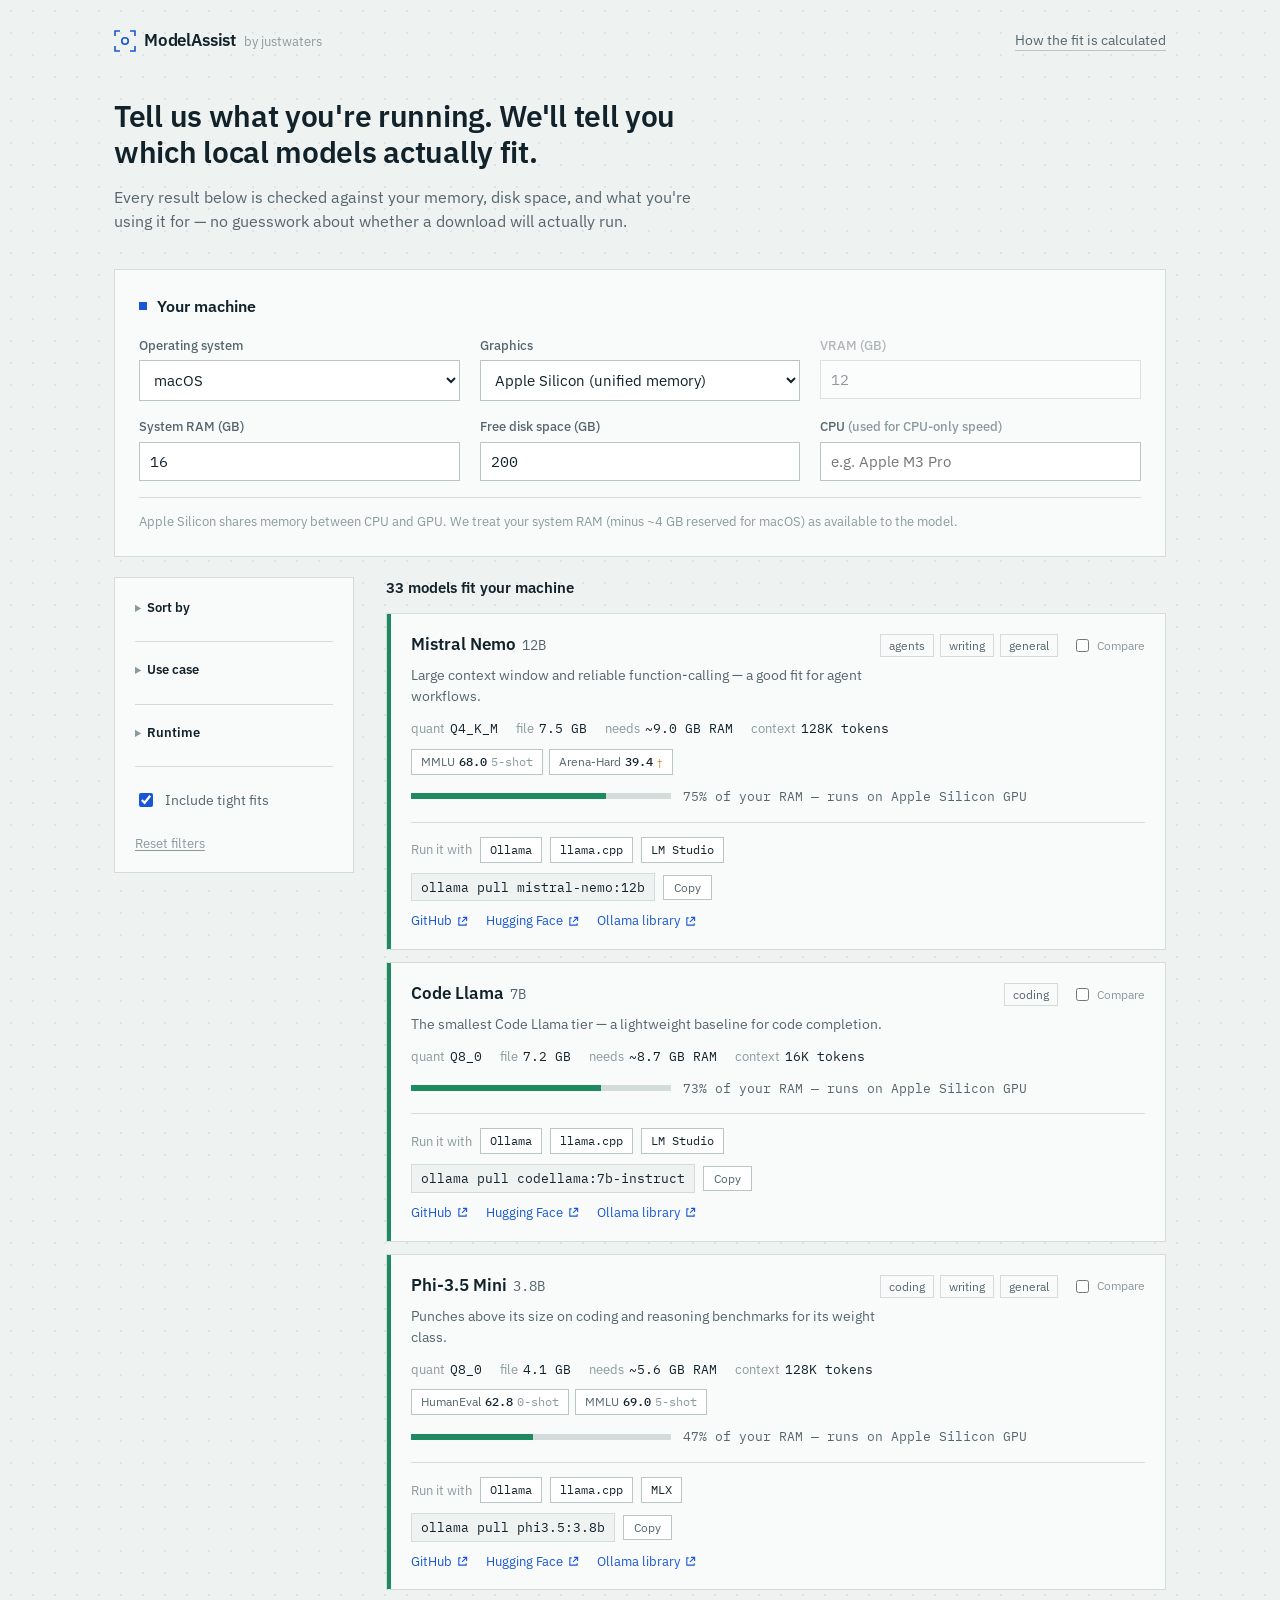
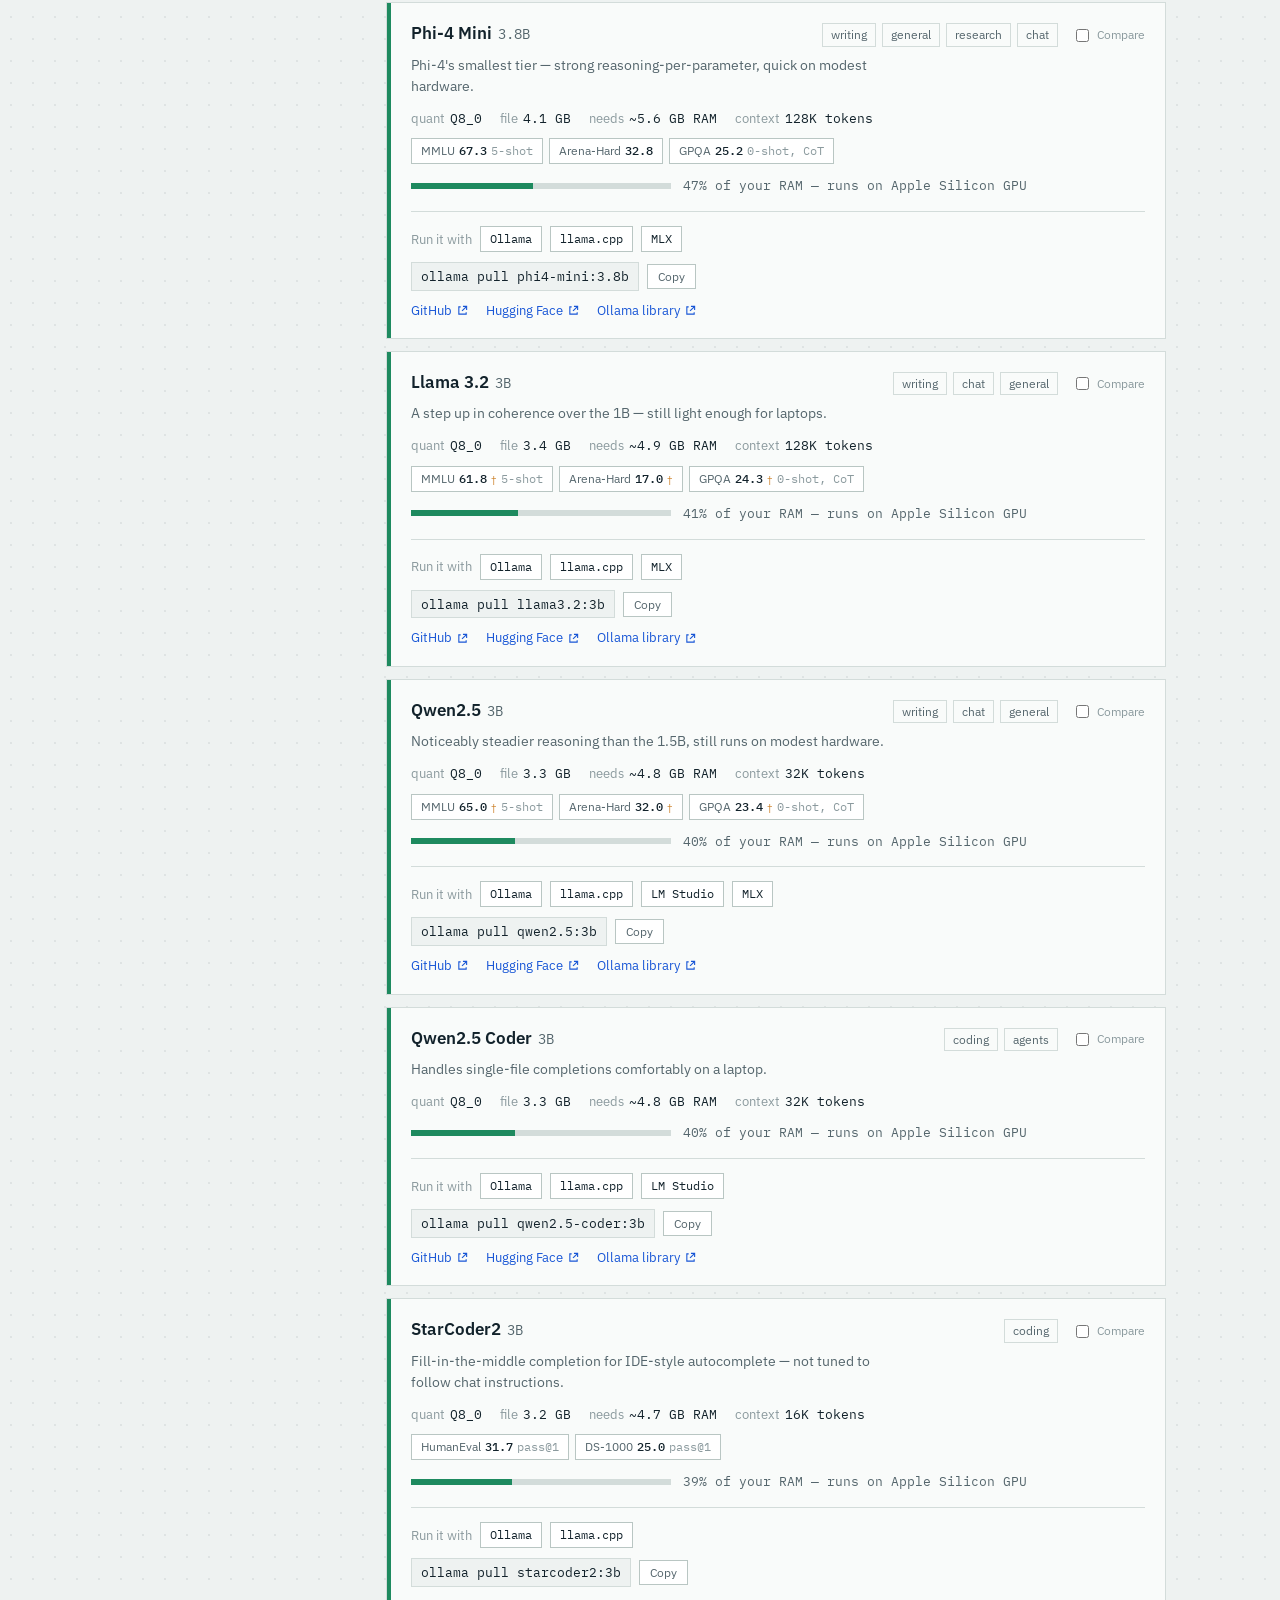
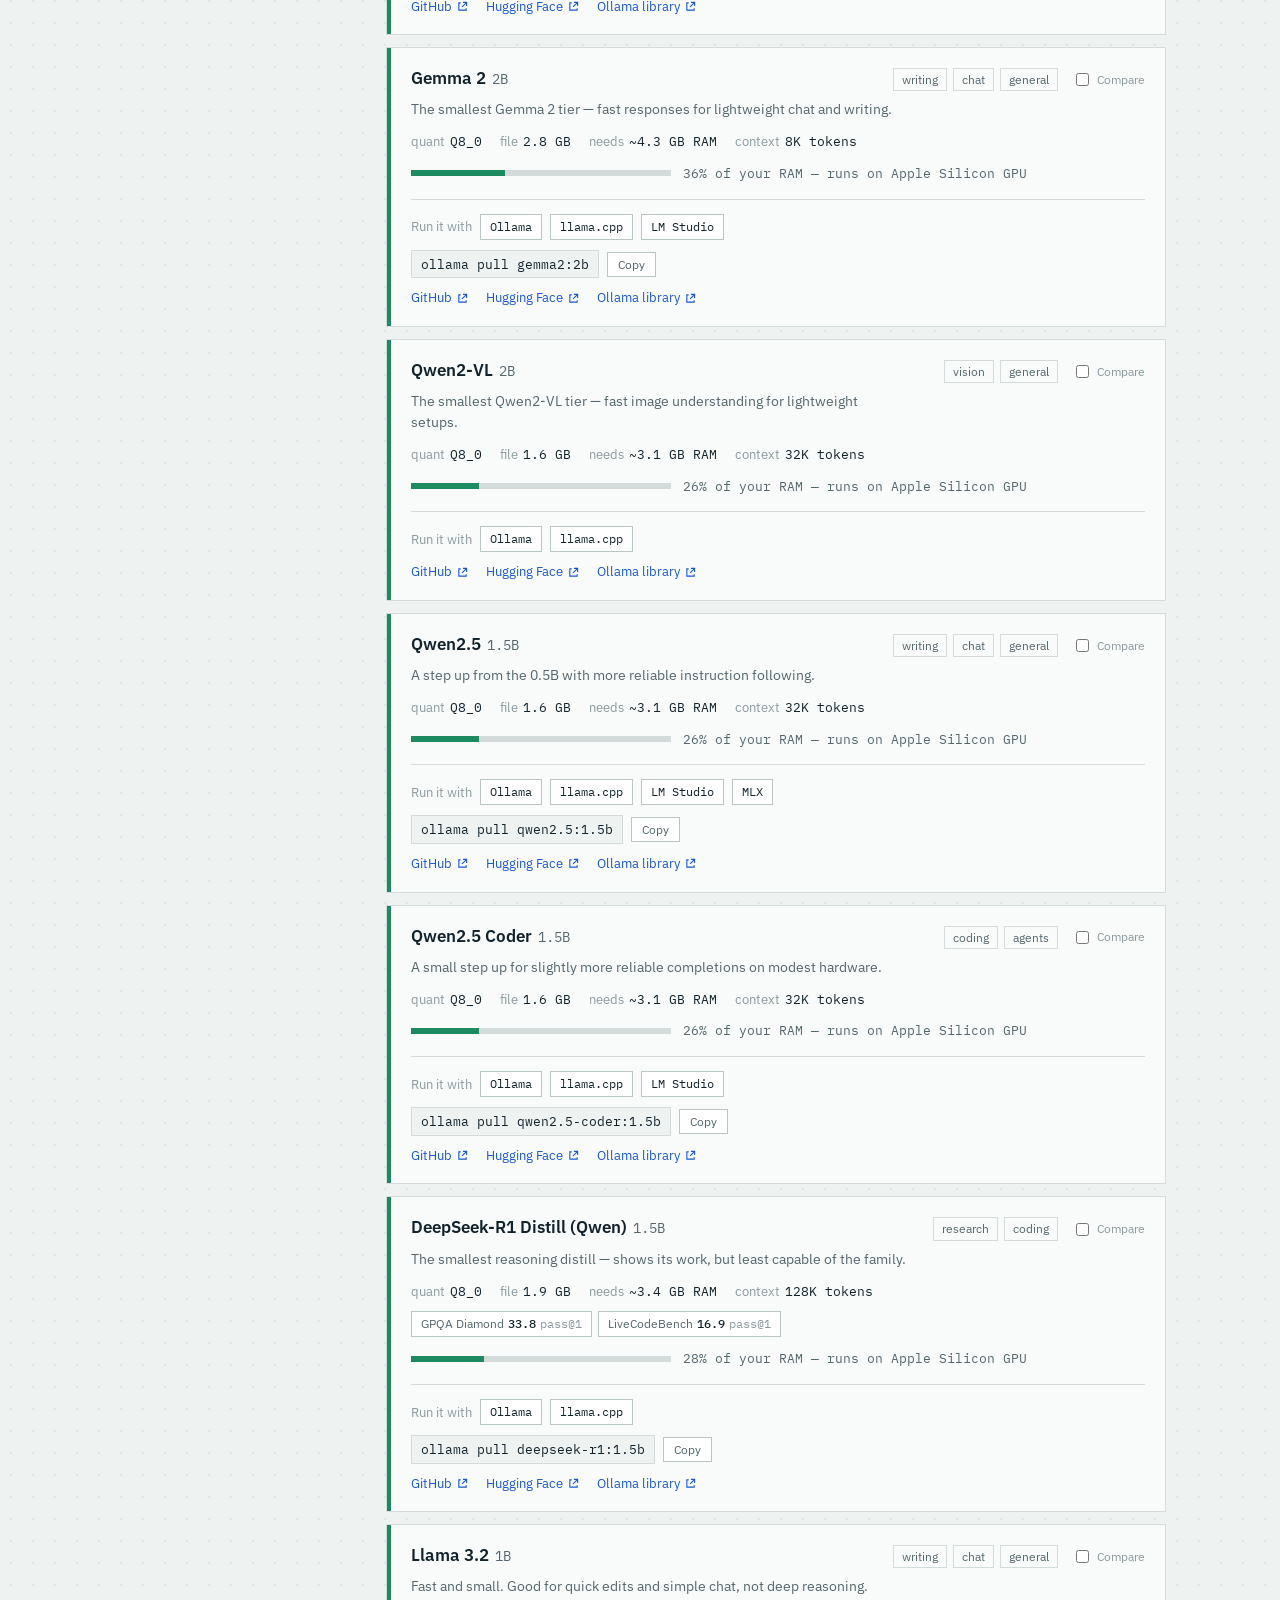
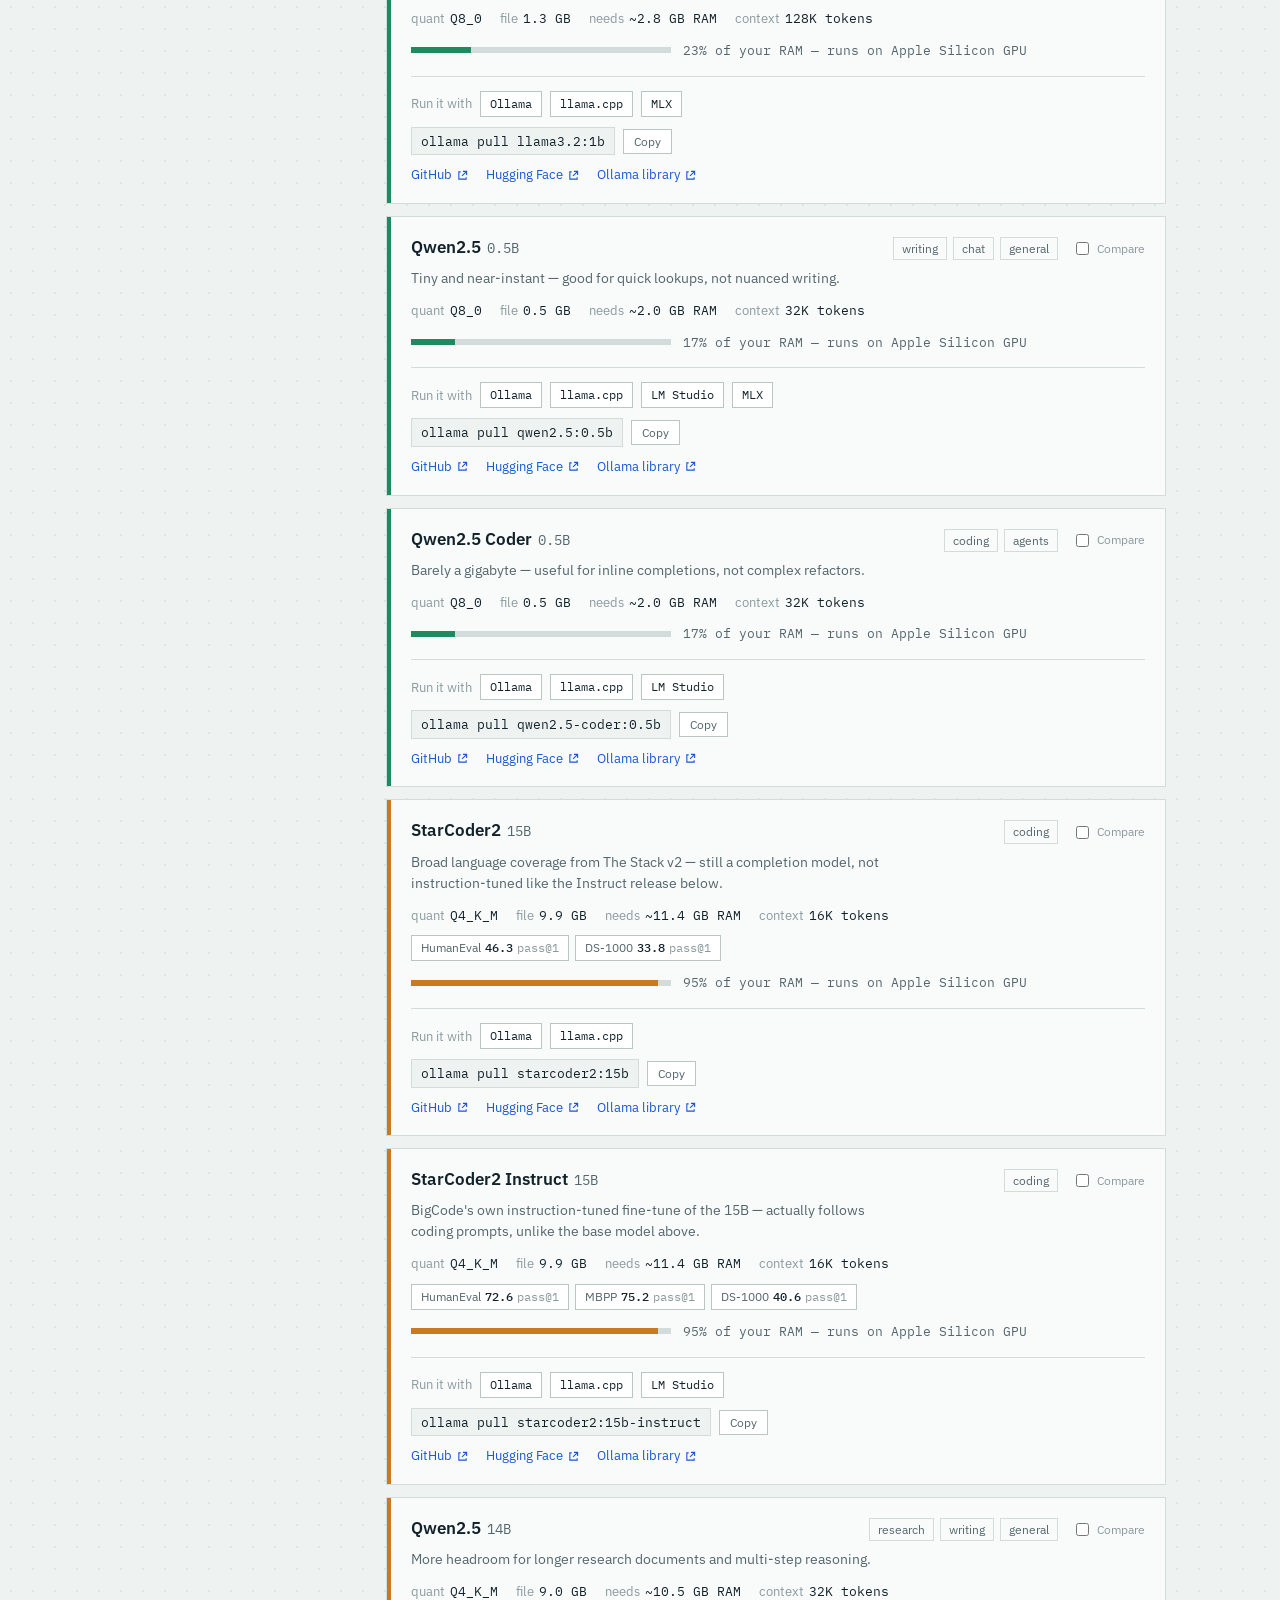
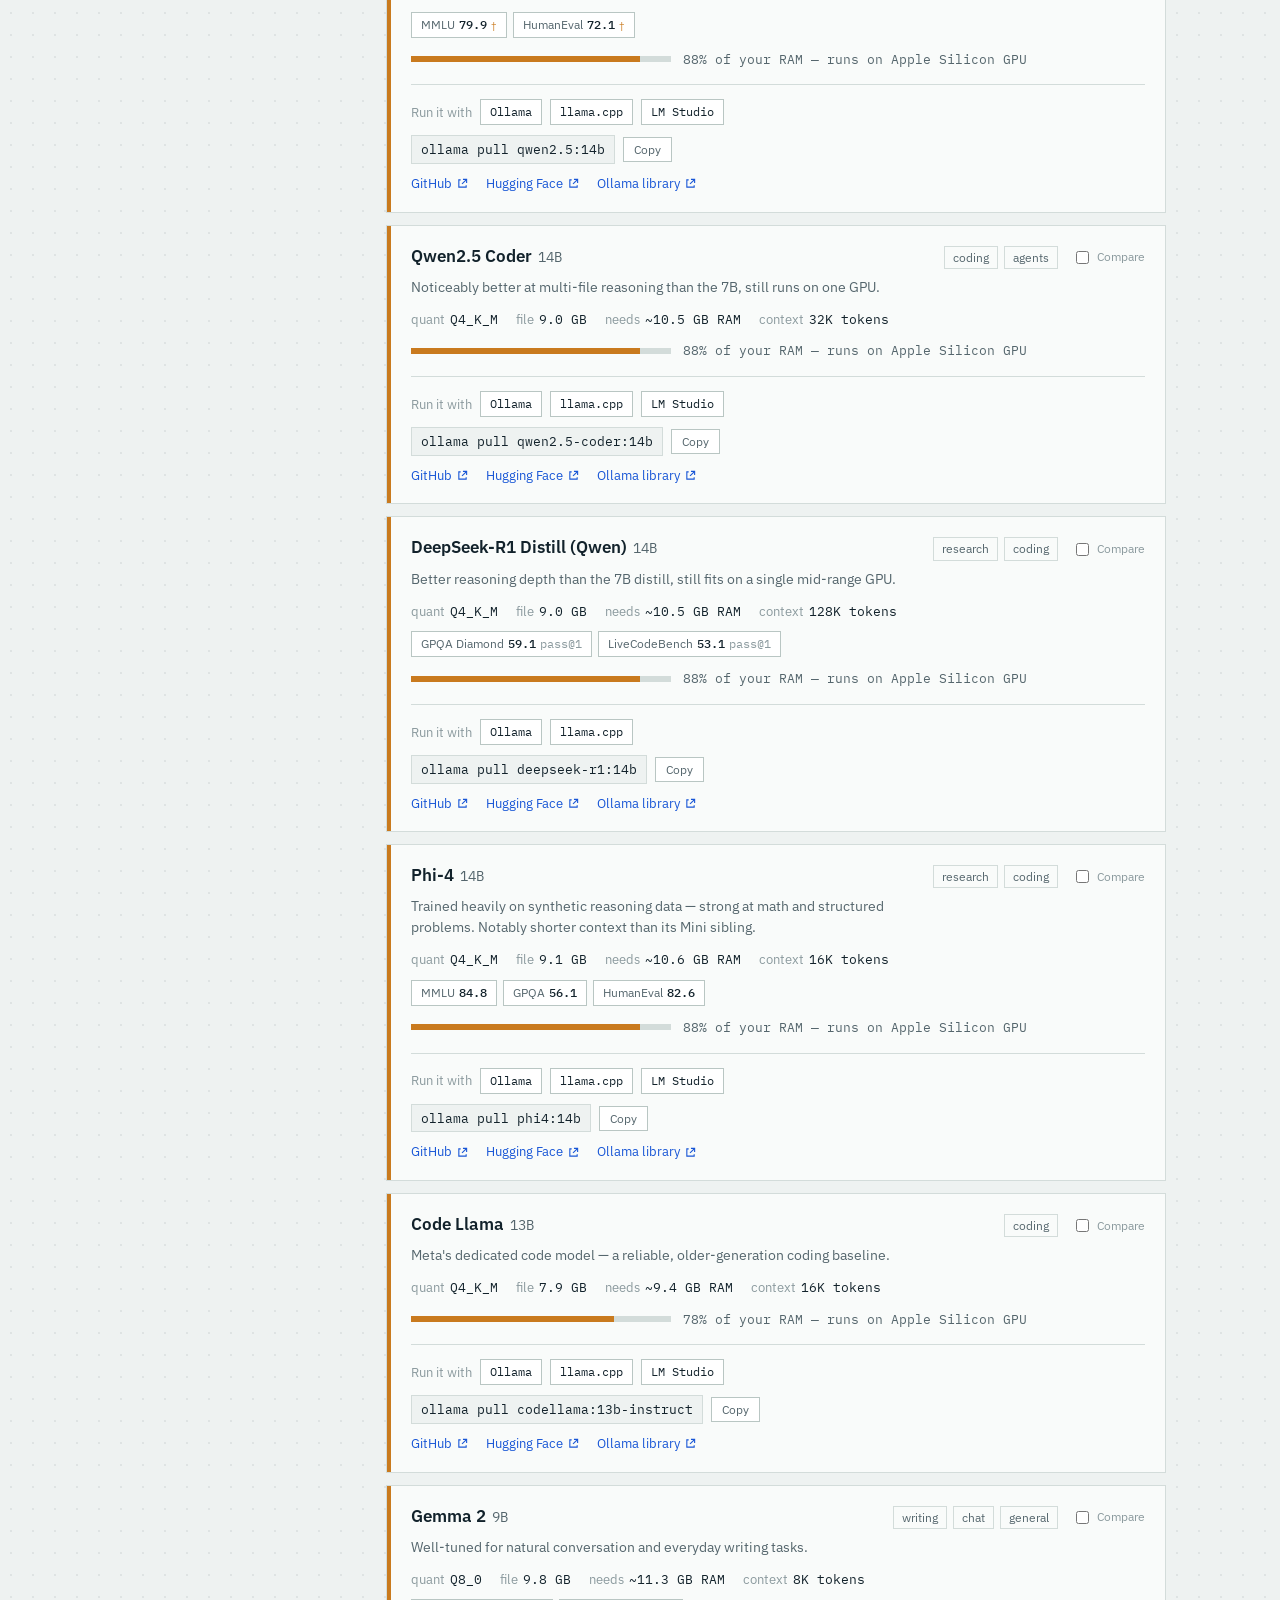
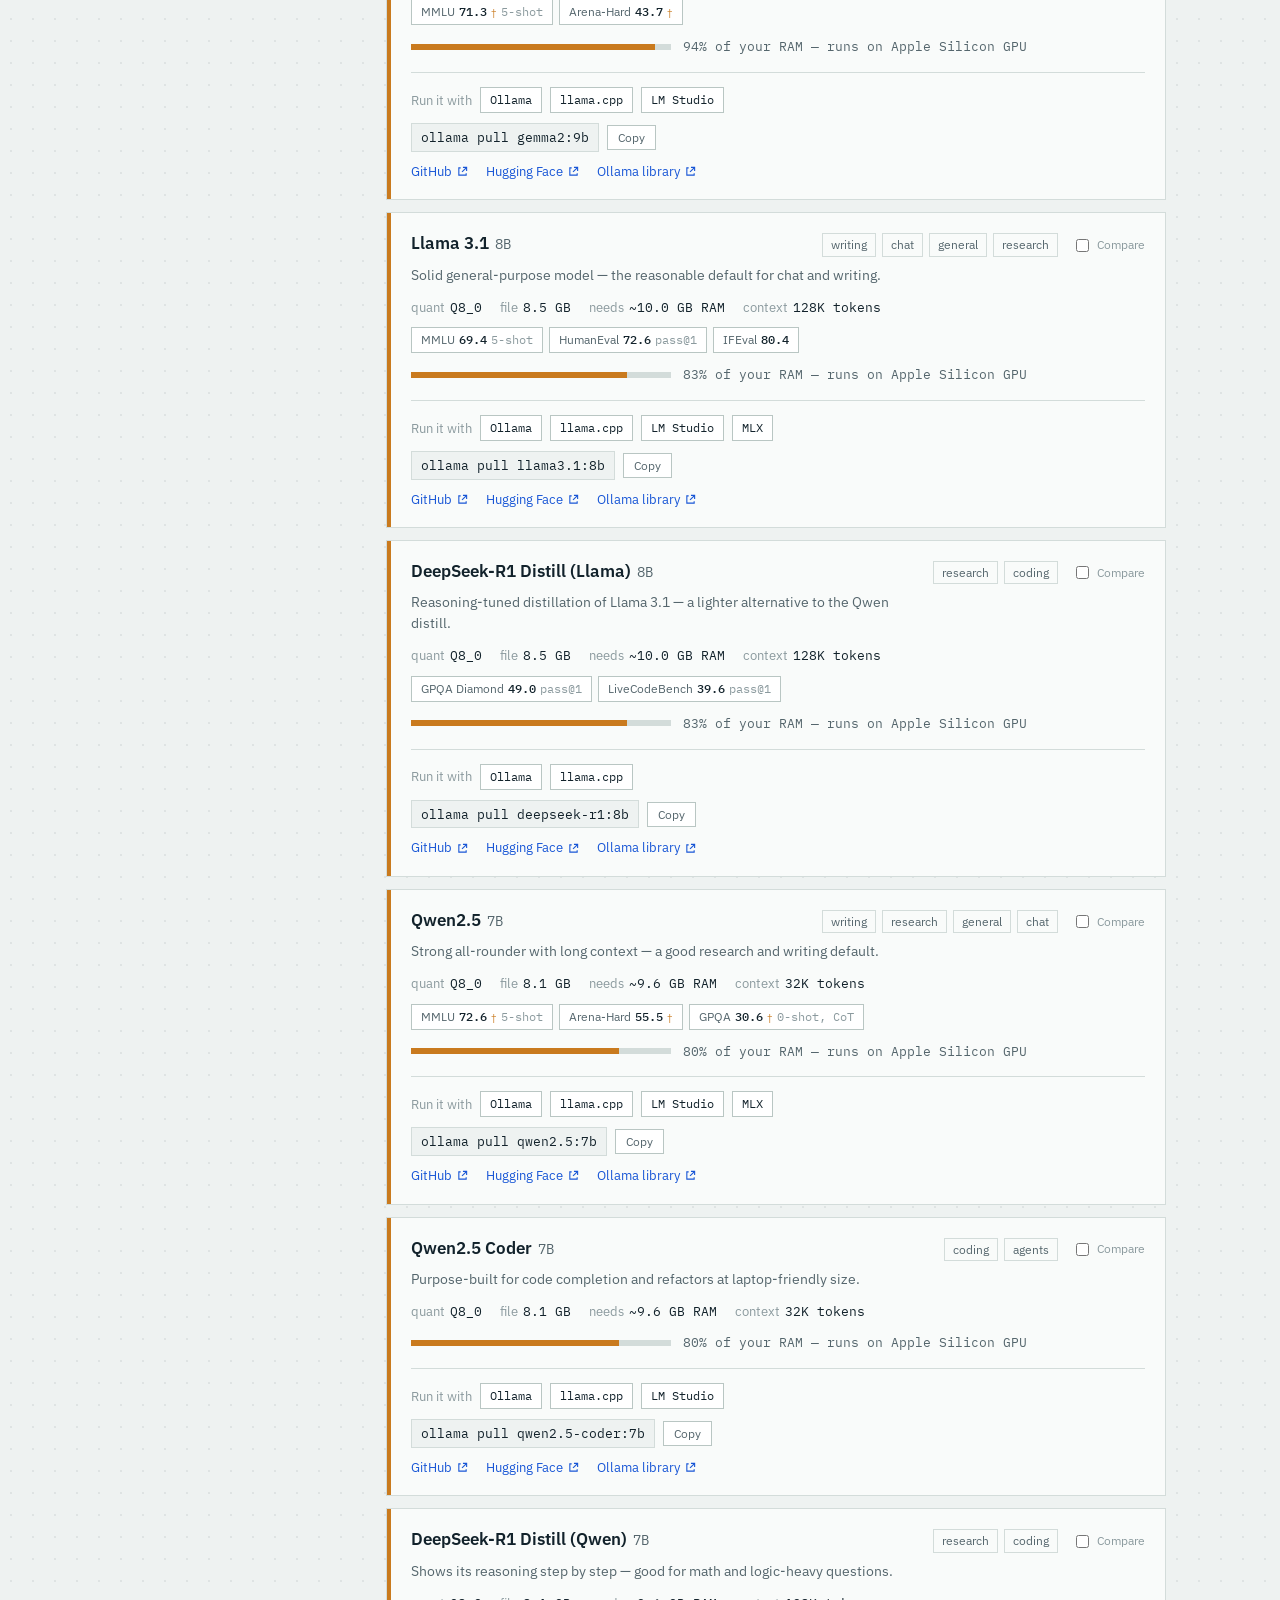
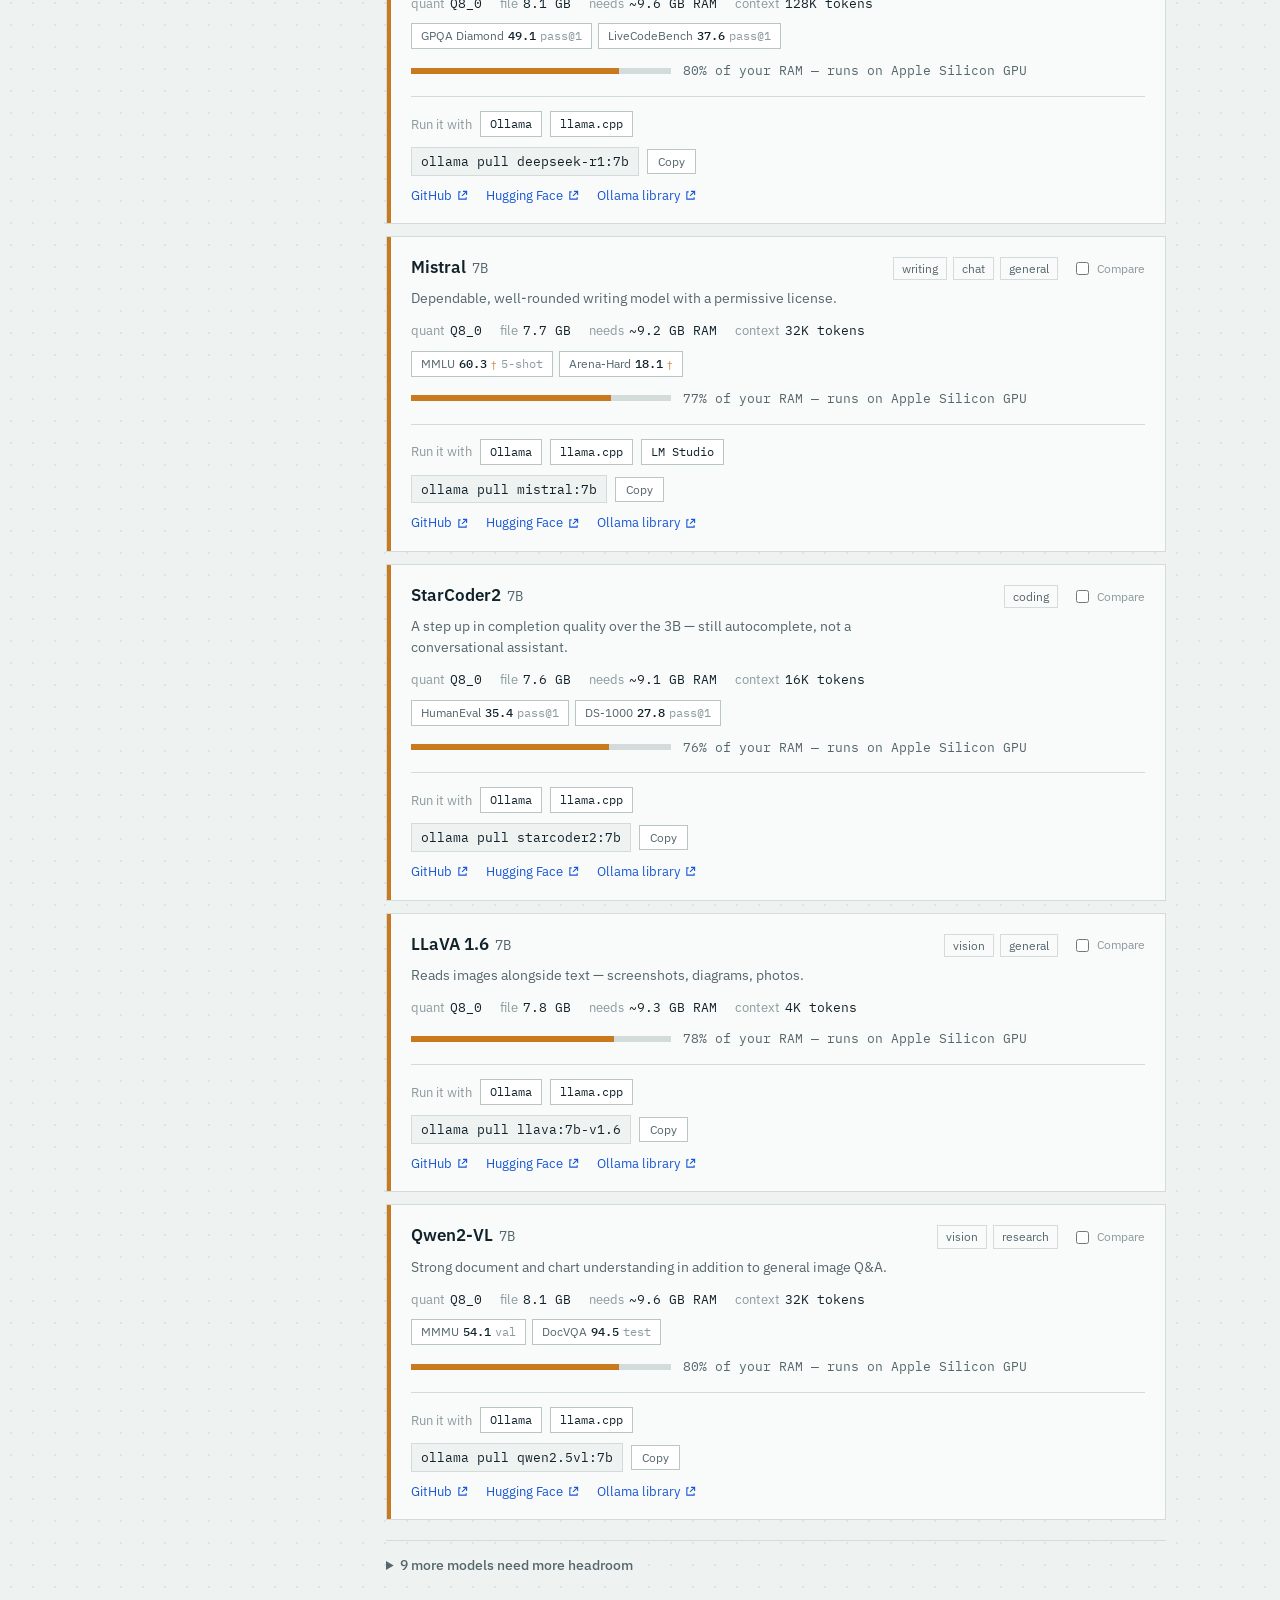
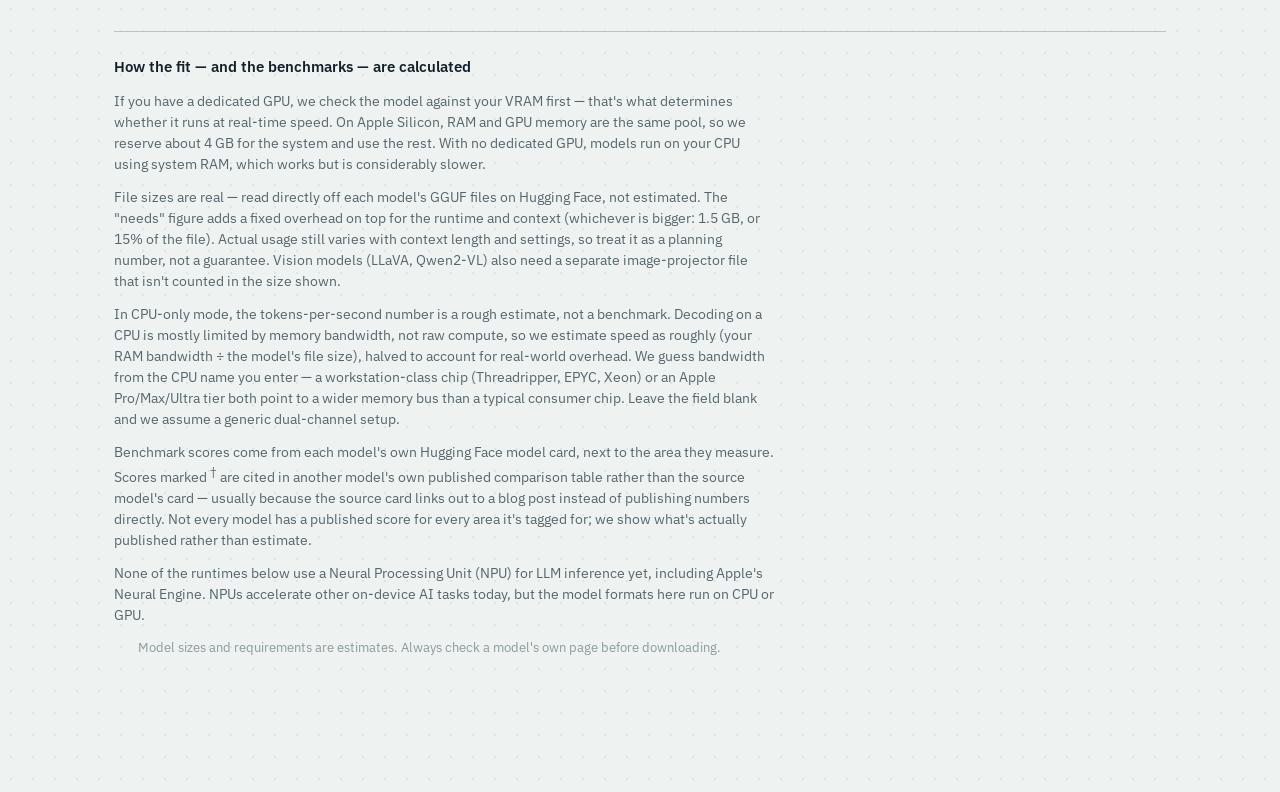
==== index.html @ e462e692 "Add copy-able install commands, context window, and compare view - Every catalog entry now has a ver" ====
<!doctype html>
<html lang="en">
<head>
<meta charset="utf-8" />
<meta name="viewport" content="width=device-width, initial-scale=1" />
<title>ModelAssist — find local models that fit your machine</title>
<meta name="description" content="Enter your hardware and what you want to do with it. Get a list of open local models that will actually fit, with the runtime you need and links to get them." />

<link rel="icon" type="image/svg+xml" href="favicon.svg" />
<link rel="icon" type="image/png" sizes="32x32" href="favicon-32.png" />
<link rel="icon" type="image/png" sizes="192x192" href="icon-192.png" />
<link rel="apple-touch-icon" href="apple-touch-icon.png" />
<meta name="theme-color" content="#EEF2F1" />

<meta property="og:type" content="website" />
<meta property="og:site_name" content="ModelAssist" />
<meta property="og:url" content="https://modelassist.netlify.app/" />
<meta property="og:title" content="Find local models that fit your machine" />
<meta property="og:description" content="Enter your hardware and what you're using it for. Get open local LLMs that actually fit, with quantized sizes, the runtime you need, and links to download them." />
<meta property="og:image" content="https://modelassist.netlify.app/social-card.png" />
<meta property="og:image:width" content="1200" />
<meta property="og:image:height" content="630" />

<meta name="twitter:card" content="summary_large_image" />
<meta name="twitter:title" content="Find local models that fit your machine" />
<meta name="twitter:description" content="Enter your hardware and what you're using it for. Get open local LLMs that actually fit, with quantized sizes, the runtime you need, and links to download them." />
<meta name="twitter:image" content="https://modelassist.netlify.app/social-card.png" />

<link rel="preconnect" href="https://fonts.googleapis.com" />
<link rel="preconnect" href="https://fonts.gstatic.com" crossorigin />
<link href="https://fonts.googleapis.com/css2?family=IBM+Plex+Mono:wght@400;500;600&family=IBM+Plex+Sans:wght@400;500;600;700&display=swap" rel="stylesheet" />
<link rel="stylesheet" href="styles.css" />
</head>
<body>

<div class="page">

  <header class="site-header">
    <div class="wordmark">
      <svg class="wordmark__mark" width="22" height="22" viewBox="0 0 22 22" fill="none" aria-hidden="true">
        <path d="M1 6V1H6" stroke="currentColor" stroke-width="1.6"/>
        <path d="M21 6V1H16" stroke="currentColor" stroke-width="1.6"/>
        <path d="M1 16V21H6" stroke="currentColor" stroke-width="1.6"/>
        <path d="M21 16V21H16" stroke="currentColor" stroke-width="1.6"/>
        <circle cx="11" cy="11" r="3.25" stroke="currentColor" stroke-width="1.6"/>
      </svg>
      <span>ModelAssist</span>
      <a class="byline" href="https://justin.1waters.com" target="_blank" rel="noopener">by justwaters</a>
    </div>
    <a class="site-header__link" href="#how-it-works">How the fit is calculated</a>
  </header>

  <main>

    <section class="intro">
      <h1>Tell us what you're running. We'll tell you which local models actually fit.</h1>
      <p class="intro__sub">Every result below is checked against your memory, disk space, and what you're using it for — no guesswork about whether a download will actually run.</p>
    </section>

    <section class="panel" aria-labelledby="machine-heading">
      <h2 id="machine-heading" class="panel__title"><span class="panel__tick"></span>Your machine</h2>

      <div class="field-grid">
        <label class="field">
          <span class="field__label">Operating system</span>
          <select id="os" class="field__input">
            <option value="macos">macOS</option>
            <option value="windows">Windows</option>
            <option value="linux">Linux</option>
          </select>
        </label>

        <label class="field">
          <span class="field__label">Graphics</span>
          <select id="gpu" class="field__input">
            <option value="apple">Apple Silicon (unified memory)</option>
            <option value="nvidia">NVIDIA</option>
            <option value="amd">AMD</option>
            <option value="intel">Intel Arc</option>
            <option value="none">None — CPU only</option>
          </select>
        </label>

        <label class="field" id="vram-field">
          <span class="field__label">VRAM (GB)</span>
          <input class="field__input field__input--mono" type="number" id="vram" min="0" step="1" value="12" />
        </label>

        <label class="field">
          <span class="field__label">System RAM (GB)</span>
          <input class="field__input field__input--mono" type="number" id="ram" min="1" step="1" value="16" />
        </label>

        <label class="field">
          <span class="field__label">Free disk space (GB)</span>
          <input class="field__input field__input--mono" type="number" id="disk" min="0" step="1" value="200" />
        </label>

        <label class="field">
          <span class="field__label">CPU <em>(used for CPU-only speed)</em></span>
          <input class="field__input" type="text" id="cpu" placeholder="e.g. Apple M3 Pro" />
        </label>
      </div>

      <p class="npu-note" id="npu-note"></p>
    </section>

    <div class="layout">
      <aside class="filter-pane" aria-label="Sort and filter results">
        <details class="filter-group">
          <summary class="filter-group__title">Sort by</summary>
          <div class="filter-group__body" id="sort-options"></div>
        </details>

        <details class="filter-group">
          <summary class="filter-group__title">Use case</summary>
          <div class="filter-group__body" id="usecase-filters"></div>
        </details>

        <details class="filter-group">
          <summary class="filter-group__title">Runtime</summary>
          <div class="filter-group__body" id="runtime-filters"></div>
        </details>

        <div class="filter-group filter-group--static">
          <label class="filter-check">
            <input type="checkbox" id="show-tight" checked />
            <span>Include tight fits</span>
          </label>
        </div>

        <button type="button" class="reset-filters" id="reset-filters">Reset filters</button>
      </aside>

      <section class="results" aria-labelledby="results-heading">
        <div class="results__header">
          <h2 id="results-heading" class="results__count"></h2>
        </div>

        <div id="results-list" class="results-list"></div>

        <details class="excluded" id="excluded-wrap" hidden>
          <summary id="excluded-summary"></summary>
          <div id="excluded-list" class="excluded-list"></div>
        </details>
      </section>
    </div>

    <section class="footnote" id="how-it-works">
      <div class="footnote__prose">
        <h2 class="footnote__title">How the fit — and the benchmarks — are calculated</h2>
        <p>If you have a dedicated GPU, we check the model against your VRAM first — that's what determines whether it runs at real-time speed. On Apple Silicon, RAM and GPU memory are the same pool, so we reserve about 4&nbsp;GB for the system and use the rest. With no dedicated GPU, models run on your CPU using system RAM, which works but is considerably slower.</p>
        <p>File sizes are real — read directly off each model's GGUF files on Hugging Face, not estimated. The "needs" figure adds a fixed overhead on top for the runtime and context (whichever is bigger: 1.5&nbsp;GB, or 15% of the file). Actual usage still varies with context length and settings, so treat it as a planning number, not a guarantee. Vision models (LLaVA, Qwen2-VL) also need a separate image-projector file that isn't counted in the size shown.</p>
        <p>In CPU-only mode, the tokens-per-second number is a rough estimate, not a benchmark. Decoding on a CPU is mostly limited by memory bandwidth, not raw compute, so we estimate speed as roughly (your RAM bandwidth ÷ the model's file size), halved to account for real-world overhead. We guess bandwidth from the CPU name you enter — a workstation-class chip (Threadripper, EPYC, Xeon) or an Apple Pro/Max/Ultra tier both point to a wider memory bus than a typical consumer chip. Leave the field blank and we assume a generic dual-channel setup.</p>
        <p>Benchmark scores come from each model's own Hugging Face model card, next to the area they measure. Scores marked <sup>†</sup> are cited in another model's own published comparison table rather than the source model's card — usually because the source card links out to a blog post instead of publishing numbers directly. Not every model has a published score for every area it's tagged for; we show what's actually published rather than estimate.</p>
        <p>None of the runtimes below use a Neural Processing Unit (NPU) for LLM inference yet, including Apple's Neural Engine. NPUs accelerate other on-device AI tasks today, but the model formats here run on CPU or GPU.</p>
      </div>
    </section>

  </main>

  <footer class="site-footer">
    <p>Model sizes and requirements are estimates. Always check a model's own page before downloading.</p>
  </footer>

</div>

<div class="compare-tray" id="compare-tray" hidden>
  <div class="compare-tray__items" id="compare-tray-items"></div>
  <div class="compare-tray__actions">
    <button type="button" class="compare-tray__clear" id="compare-clear">Clear</button>
    <button type="button" class="compare-tray__open" id="compare-open">Compare</button>
  </div>
</div>

<div class="compare-overlay" id="compare-overlay" hidden>
  <div class="compare-panel" role="dialog" aria-modal="true" aria-labelledby="compare-title">
    <div class="compare-panel__header">
      <h2 id="compare-title">Comparing models</h2>
      <button type="button" class="compare-panel__close" id="compare-close">Close</button>
    </div>
    <div class="compare-panel__body" id="compare-body"></div>
  </div>
</div>

<script src="data.js"></script>
<script src="app.js"></script>
</body>
</html>
---- styles.css ----
/* ---------- tokens ---------- */
:root {
  --paper: #eef2f1;
  --paper-raised: #f9fbfa;
  --ink: #12222b;
  --ink-muted: #55666d;
  --ink-faint: #8b9a9e;
  --line: #d3dcda;
  --line-strong: #b9c6c3;
  --accent: #1856d6;
  --accent-tint: #e4ecfb;
  --good: #1e8a5f;
  --good-tint: #e1f1e9;
  --warn: #c97a1e;
  --warn-tint: #f8ecdb;
  --over: #b23b3b;
  --over-tint: #f6e3e3;

  --font-sans: "IBM Plex Sans", system-ui, sans-serif;
  --font-mono: "IBM Plex Mono", ui-monospace, monospace;

  --dot-grid: radial-gradient(circle, rgba(18, 34, 43, 0.07) 1px, transparent 1px);
}

/* ---------- reset ---------- */
* { box-sizing: border-box; }
html { -webkit-text-size-adjust: 100%; }
body {
  margin: 0;
  background-color: var(--paper);
  background-image: var(--dot-grid);
  background-size: 22px 22px;
  color: var(--ink);
  font-family: var(--font-sans);
  font-size: 16px;
  line-height: 1.5;
}
h1, h2, h3, p { margin: 0; }
a { color: var(--accent); }
button { font-family: inherit; }

:focus-visible {
  outline: 2px solid var(--accent);
  outline-offset: 2px;
}

@media (prefers-reduced-motion: reduce) {
  * { transition-duration: 0.01ms !important; animation-duration: 0.01ms !important; }
}

/* ---------- page shell ---------- */
.page {
  max-width: 1100px;
  margin: 0 auto;
  padding: 0 24px 96px;
}

.site-header {
  display: flex;
  align-items: center;
  justify-content: space-between;
  padding: 28px 0 24px;
}
@media (max-width: 480px) {
  .site-header { flex-direction: column; align-items: flex-start; gap: 10px; }
}

.wordmark {
  display: flex;
  align-items: baseline;
  gap: 8px;
  font-weight: 600;
  font-size: 17px;
  letter-spacing: -0.01em;
}
.wordmark__mark { align-self: center; color: var(--accent); }

.byline {
  font-size: 12.5px;
  font-weight: 400;
  color: var(--ink-faint);
  text-decoration: none;
  letter-spacing: 0;
}
.byline:hover { color: var(--accent); }

.site-header__link {
  font-size: 13.5px;
  color: var(--ink-muted);
  text-decoration: none;
  border-bottom: 1px solid var(--line-strong);
}
.site-header__link:hover { color: var(--ink); border-color: var(--ink); }

/* ---------- intro / hero ---------- */
.intro {
  padding: 20px 0 36px;
  max-width: 640px;
}
.intro h1 {
  font-size: 30px;
  line-height: 1.22;
  font-weight: 600;
  letter-spacing: -0.01em;
}
.intro__sub {
  margin-top: 14px;
  color: var(--ink-muted);
  font-size: 16px;
  max-width: 58ch;
}

/* ---------- panels ---------- */
.panel {
  background: var(--paper-raised);
  border: 1px solid var(--line);
  padding: 24px;
  margin-bottom: 20px;
}

.panel__title {
  display: flex;
  align-items: center;
  gap: 10px;
  font-size: 16px;
  font-weight: 600;
  margin-bottom: 4px;
}
.panel__tick {
  width: 8px;
  height: 8px;
  background: var(--accent);
  flex: none;
}
.panel__hint {
  color: var(--ink-muted);
  font-size: 13.5px;
  margin: 8px 0 16px;
}

/* ---------- form fields ---------- */
.field-grid {
  display: grid;
  grid-template-columns: repeat(3, 1fr);
  gap: 16px 20px;
  margin-top: 18px;
}
@media (max-width: 640px) {
  .field-grid { grid-template-columns: 1fr 1fr; }
}
@media (max-width: 420px) {
  .field-grid { grid-template-columns: 1fr; }
}

.field {
  display: flex;
  flex-direction: column;
  gap: 6px;
}
.field__label {
  font-size: 12.5px;
  color: var(--ink-muted);
  font-weight: 500;
}
.field__label em { font-style: normal; color: var(--ink-faint); }

.field__input {
  border: 1px solid var(--line-strong);
  background: #fff;
  color: var(--ink);
  padding: 9px 10px;
  font-size: 14.5px;
  font-family: var(--font-sans);
  width: 100%;
}
.field__input--mono { font-family: var(--font-mono); }
.field__input:focus { border-color: var(--accent); }
.field[data-disabled="true"] { opacity: 0.45; }
.field[data-disabled="true"] .field__input { pointer-events: none; }

.npu-note {
  margin-top: 16px;
  font-size: 13px;
  color: var(--ink-faint);
  border-top: 1px solid var(--line);
  padding-top: 14px;
}

/* ---------- sort & filter layout ---------- */
.layout {
  display: grid;
  grid-template-columns: 240px 1fr;
  gap: 32px;
  align-items: start;
  margin-top: 8px;
}
@media (max-width: 760px) {
  .layout { grid-template-columns: 1fr; }
}

.filter-pane {
  background: var(--paper-raised);
  border: 1px solid var(--line);
  padding: 20px;
  display: flex;
  flex-direction: column;
  gap: 20px;
  position: sticky;
  top: 20px;
  max-height: calc(100vh - 40px);
  overflow-y: auto;
}
@media (max-width: 760px) {
  .filter-pane { position: static; max-height: none; overflow-y: visible; }
}

.filter-group {
  padding-top: 18px;
  border-top: 1px solid var(--line);
}
.filter-group:first-child {
  padding-top: 0;
  border-top: none;
}
.filter-group__title {
  font-size: 13px;
  font-weight: 600;
  cursor: pointer;
  user-select: none;
  margin-bottom: 4px;
}
.filter-group[open] > .filter-group__title {
  margin-bottom: 10px;
}
.filter-group__title::marker {
  color: var(--ink-faint);
  font-size: 11px;
}
.filter-group__title:hover { color: var(--accent); }

.filter-group__body {
  display: flex;
  flex-direction: column;
  gap: 2px;
}

.filter-radio,
.filter-check {
  display: flex;
  align-items: center;
  gap: 9px;
  font-size: 13.5px;
  color: var(--ink-muted);
  padding: 5px 0;
  cursor: pointer;
}
.filter-radio:hover,
.filter-check:hover { color: var(--ink); }
.filter-radio input,
.filter-check input {
  width: 14px;
  height: 14px;
  flex: none;
  accent-color: var(--accent);
}

.reset-filters {
  align-self: flex-start;
  background: none;
  border: none;
  padding: 0;
  font-size: 13px;
  color: var(--ink-faint);
  text-decoration: underline;
  text-underline-offset: 2px;
  cursor: pointer;
}
.reset-filters:hover { color: var(--accent); }

/* ---------- results ---------- */
.results { margin-top: 0; min-width: 0; }
.results__header { margin-bottom: 14px; }
.results__count {
  font-size: 15px;
  font-weight: 600;
}

.results-list {
  display: flex;
  flex-direction: column;
  gap: 12px;
}

.model-row {
  display: flex;
  border: 1px solid var(--line);
  background: var(--paper-raised);
}
.model-row__accent { width: 4px; flex: none; }
.model-row--good .model-row__accent { background: var(--good); }
.model-row--tight .model-row__accent { background: var(--warn); }

.model-row__body {
  padding: 18px 20px;
  flex: 1;
  min-width: 0;
}

.model-row__head {
  display: flex;
  align-items: baseline;
  justify-content: space-between;
  gap: 12px;
  flex-wrap: wrap;
}
.model-row__head h3 {
  font-size: 16.5px;
  font-weight: 600;
}
.model-row__head .params {
  font-family: var(--font-mono);
  font-weight: 400;
  color: var(--ink-muted);
  font-size: 14px;
  margin-left: 6px;
}

.model-row__meta {
  display: flex;
  align-items: center;
  gap: 14px;
  flex-wrap: wrap;
}

.tags { display: flex; gap: 6px; flex-wrap: wrap; }
.tag {
  font-size: 11.5px;
  color: var(--ink-muted);
  border: 1px solid var(--line);
  padding: 2px 8px;
}

.compare-toggle {
  display: flex;
  align-items: center;
  gap: 5px;
  font-size: 12px;
  color: var(--ink-faint);
  white-space: nowrap;
  cursor: pointer;
}
.compare-toggle input {
  width: 13px;
  height: 13px;
  accent-color: var(--accent);
}
.compare-toggle:hover { color: var(--ink); }
.compare-toggle input:disabled { cursor: not-allowed; }
.compare-toggle:has(input:disabled) { opacity: 0.4; }

.model-row__blurb {
  margin-top: 8px;
  color: var(--ink-muted);
  font-size: 14px;
  max-width: 62ch;
}

.model-row__spec {
  margin-top: 12px;
  display: flex;
  gap: 18px;
  flex-wrap: wrap;
  font-family: var(--font-mono);
  font-size: 13px;
  color: var(--ink);
}
.model-row__spec .spec-label {
  font-family: var(--font-sans);
  color: var(--ink-faint);
  margin-right: 5px;
}

.bench-table {
  margin-top: 10px;
  display: flex;
  flex-wrap: wrap;
  gap: 6px;
}
.bench-pill {
  display: inline-flex;
  align-items: baseline;
  gap: 4px;
  border: 1px solid var(--line-strong);
  background: #fff;
  padding: 3px 9px;
  font-size: 12px;
  color: var(--ink-muted);
}
.bench-pill b {
  font-family: var(--font-mono);
  font-weight: 500;
  color: var(--ink);
}
.bench-pill__note {
  font-family: var(--font-mono);
  font-weight: 400;
  color: var(--ink-faint);
}
.bench-pill--match {
  border-color: var(--accent);
  color: var(--accent);
}
.bench-pill--match b { color: var(--accent); }
.bench-pill__flag {
  color: var(--warn);
  cursor: help;
}

.fit-gauge {
  margin-top: 12px;
  display: flex;
  align-items: center;
  gap: 12px;
}
.fit-gauge__track {
  height: 6px;
  flex: 1;
  max-width: 260px;
  background: var(--line);
  position: relative;
}
.fit-gauge__fill {
  position: absolute;
  inset: 0 auto 0 0;
  background: var(--good);
}
.model-row--tight .fit-gauge__fill { background: var(--warn); }
.fit-gauge__label {
  font-size: 12.5px;
  color: var(--ink-muted);
  font-family: var(--font-mono);
}

.runtime-row {
  margin-top: 16px;
  border-top: 1px solid var(--line);
  padding-top: 14px;
  display: flex;
  align-items: center;
  gap: 8px;
  flex-wrap: wrap;
}
.runtime-label {
  font-size: 12.5px;
  color: var(--ink-faint);
}
.pill {
  font-size: 12px;
  font-family: var(--font-mono);
  border: 1px solid var(--line-strong);
  background: #fff;
  padding: 3px 9px;
}

.links-row {
  margin-top: 10px;
  display: flex;
  gap: 18px;
  flex-wrap: wrap;
}
.links-row a {
  font-size: 13px;
  text-decoration: none;
  display: inline-flex;
  align-items: center;
  gap: 5px;
}
.links-row a:hover { text-decoration: underline; }
.links-row svg { flex: none; }

.install-row {
  margin-top: 10px;
  display: flex;
  align-items: center;
  gap: 8px;
  flex-wrap: wrap;
}
.install-cmd {
  font-family: var(--font-mono);
  font-size: 12.5px;
  color: var(--ink);
  background: var(--paper);
  border: 1px solid var(--line);
  padding: 4px 9px;
}
.copy-btn {
  font-family: var(--font-sans);
  font-size: 12px;
  color: var(--ink-muted);
  background: #fff;
  border: 1px solid var(--line-strong);
  padding: 4px 10px;
  cursor: pointer;
}
.copy-btn:hover { border-color: var(--accent); color: var(--accent); }
.copy-btn.is-copied { border-color: var(--good); color: var(--good); }

/* ---------- empty state ---------- */
.empty-state {
  border: 1px dashed var(--line-strong);
  padding: 28px 24px;
  color: var(--ink-muted);
  font-size: 14.5px;
  max-width: 60ch;
}
.empty-state strong { color: var(--ink); }

/* ---------- excluded / won't fit ---------- */
.excluded {
  margin-top: 20px;
  border-top: 1px solid var(--line);
  padding-top: 14px;
}
.excluded summary {
  cursor: pointer;
  font-size: 13.5px;
  color: var(--ink-muted);
  font-weight: 500;
}
.excluded-list {
  margin-top: 12px;
  display: flex;
  flex-direction: column;
  gap: 6px;
}
.excluded-row {
  display: flex;
  justify-content: space-between;
  gap: 12px;
  font-size: 13px;
  color: var(--ink-faint);
  padding: 8px 0;
  border-bottom: 1px solid var(--line);
}
.excluded-row .name { color: var(--ink-muted); }
.excluded-row .need { font-family: var(--font-mono); }

/* ---------- footnote ---------- */
.footnote {
  margin-top: 56px;
  padding-top: 24px;
  border-top: 1px solid var(--line-strong);
}
.footnote__prose {
  max-width: 66ch;
}
.footnote__title {
  font-size: 15px;
  font-weight: 600;
  margin-bottom: 12px;
}
.footnote p {
  color: var(--ink-muted);
  font-size: 14px;
  margin-bottom: 12px;
}

.site-footer {
  max-width: 1100px;
  margin: 0 auto;
  padding: 0 24px 40px;
  color: var(--ink-faint);
  font-size: 12.5px;
}

/* ---------- compare tray ---------- */
.compare-tray[hidden] { display: none; }
.compare-tray {
  position: fixed;
  left: 0;
  right: 0;
  bottom: 0;
  z-index: 40;
  background: var(--ink);
  color: #fff;
  padding: 14px 24px;
  display: flex;
  align-items: center;
  justify-content: space-between;
  gap: 16px;
  flex-wrap: wrap;
}
.compare-tray__items {
  display: flex;
  gap: 8px;
  flex-wrap: wrap;
}
.compare-chip {
  display: inline-flex;
  align-items: center;
  gap: 7px;
  font-size: 12.5px;
  background: rgba(255, 255, 255, 0.1);
  padding: 4px 6px 4px 10px;
  white-space: nowrap;
}
.compare-chip button {
  background: none;
  border: none;
  color: rgba(255, 255, 255, 0.6);
  font-size: 14px;
  line-height: 1;
  cursor: pointer;
  padding: 2px;
}
.compare-chip button:hover { color: #fff; }
.compare-tray__actions {
  display: flex;
  align-items: center;
  gap: 16px;
  flex: none;
}
.compare-tray__clear {
  background: none;
  border: none;
  color: rgba(255, 255, 255, 0.6);
  font-size: 13px;
  text-decoration: underline;
  cursor: pointer;
  padding: 0;
}
.compare-tray__clear:hover { color: #fff; }
.compare-tray__open {
  background: var(--accent);
  color: #fff;
  border: none;
  font-size: 13.5px;
  font-weight: 500;
  padding: 9px 18px;
  cursor: pointer;
}
.compare-tray__open:disabled {
  background: rgba(255, 255, 255, 0.15);
  color: rgba(255, 255, 255, 0.5);
  cursor: not-allowed;
}

/* ---------- compare overlay ---------- */
.compare-overlay[hidden] { display: none; }
.compare-overlay {
  position: fixed;
  inset: 0;
  z-index: 50;
  background: rgba(18, 34, 43, 0.55);
  display: flex;
  align-items: flex-start;
  justify-content: center;
  padding: 40px 24px;
  overflow-y: auto;
}
.compare-panel {
  background: var(--paper-raised);
  border: 1px solid var(--line-strong);
  max-width: 1100px;
  width: 100%;
}
.compare-panel__header {
  display: flex;
  align-items: center;
  justify-content: space-between;
  padding: 20px 24px;
  border-bottom: 1px solid var(--line);
}
.compare-panel__header h2 {
  font-size: 17px;
  font-weight: 600;
}
.compare-panel__close {
  background: none;
  border: 1px solid var(--line-strong);
  color: var(--ink-muted);
  font-size: 13px;
  padding: 6px 14px;
  cursor: pointer;
}
.compare-panel__close:hover { border-color: var(--accent); color: var(--accent); }
.compare-panel__body {
  padding: 8px 24px 24px;
  overflow-x: auto;
}

.compare-table {
  border-collapse: collapse;
  width: 100%;
  min-width: 560px;
}
.compare-table th,
.compare-table td {
  text-align: left;
  vertical-align: top;
  padding: 12px 16px 12px 0;
  border-bottom: 1px solid var(--line);
  font-size: 13.5px;
  min-width: 180px;
}
.compare-table th[scope="row"] {
  color: var(--ink-faint);
  font-weight: 500;
  font-size: 12.5px;
  white-space: nowrap;
  min-width: auto;
  padding-right: 20px;
}
.compare-table thead th {
  font-size: 15px;
  font-weight: 600;
  color: var(--ink);
  border-bottom: 1px solid var(--line-strong);
}
.compare-table thead th .params {
  font-family: var(--font-mono);
  font-weight: 400;
  color: var(--ink-muted);
  font-size: 13px;
  margin-left: 5px;
}
.compare-table .compare-sub {
  font-family: var(--font-mono);
  color: var(--ink-muted);
  font-size: 12.5px;
  margin-top: 2px;
}
.compare-table .compare-bench {
  display: block;
  font-size: 12.5px;
  margin-top: 3px;
}
.compare-table .compare-bench:first-child { margin-top: 0; }
.compare-table .compare-links {
  display: flex;
  flex-direction: column;
  gap: 4px;
}
.compare-table .compare-status--good { color: var(--good); }
.compare-table .compare-status--tight { color: var(--warn); }
.compare-table .compare-status--over { color: var(--over); }
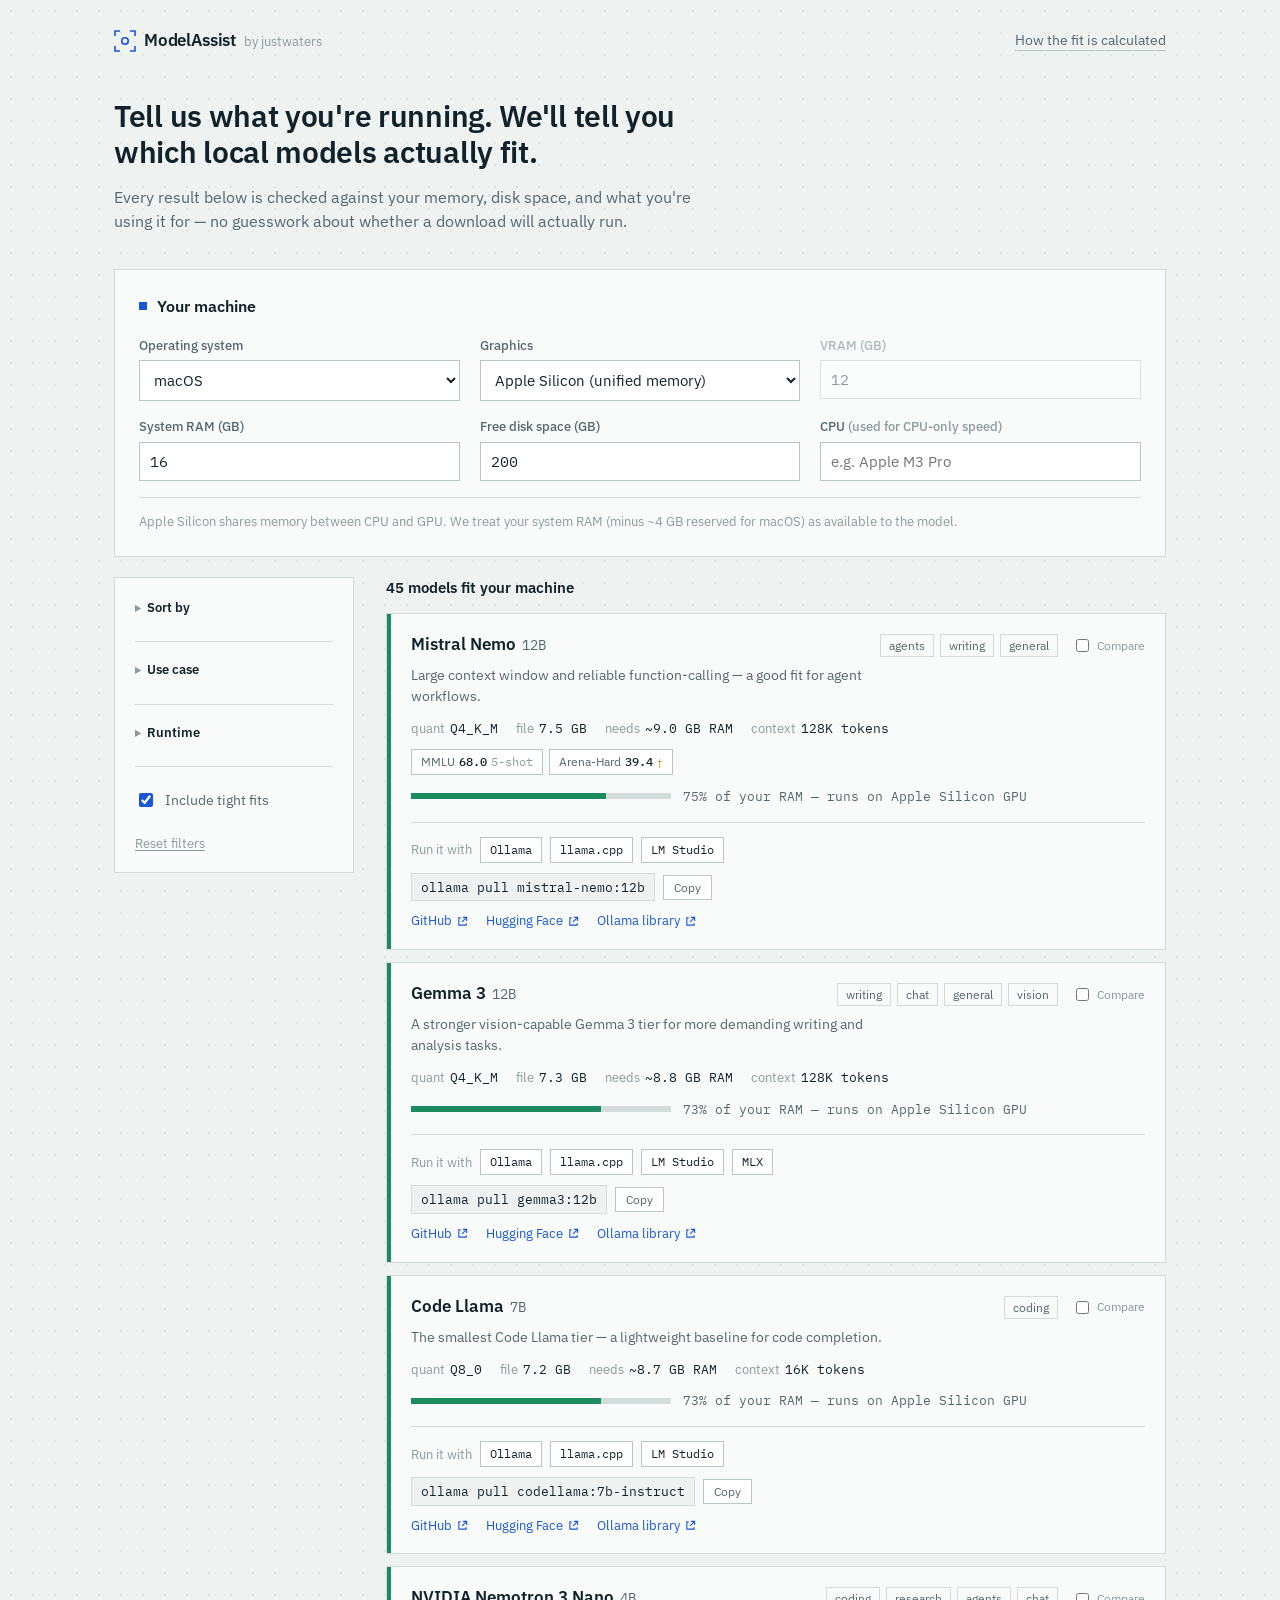
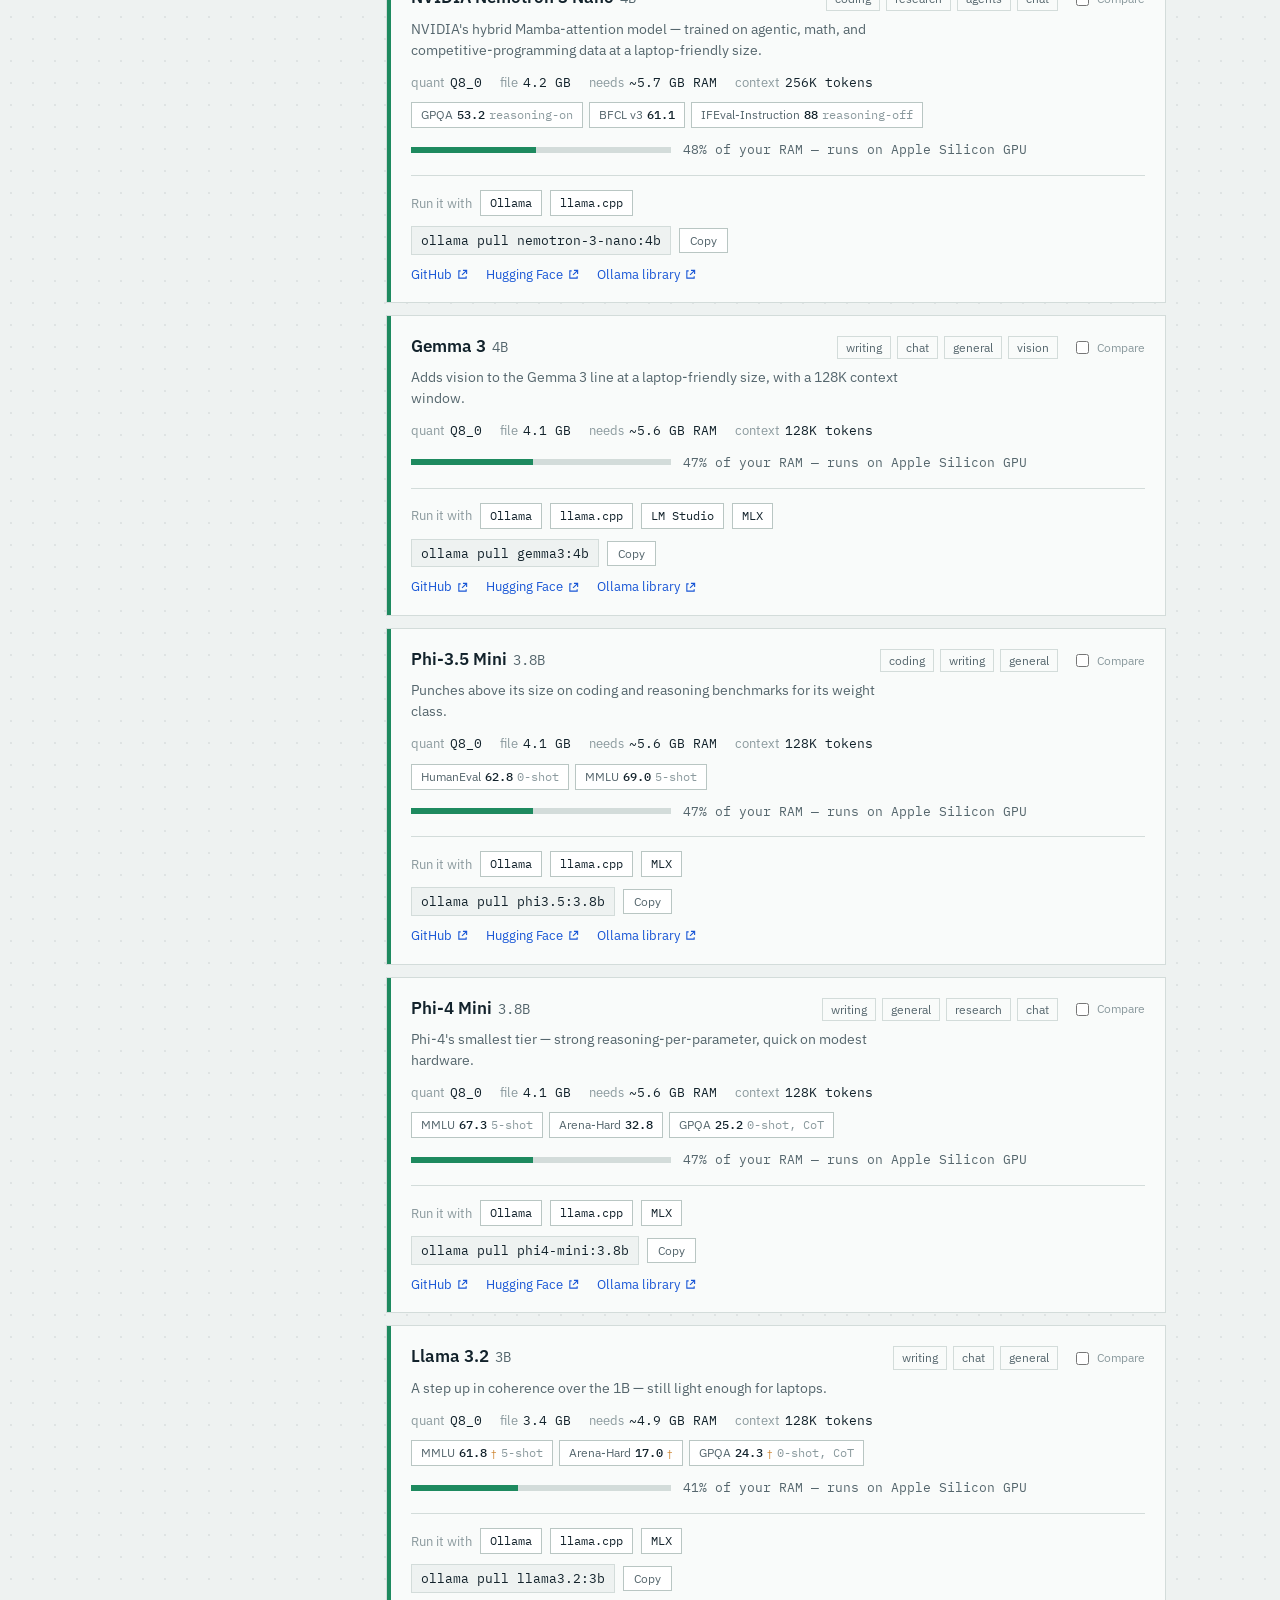
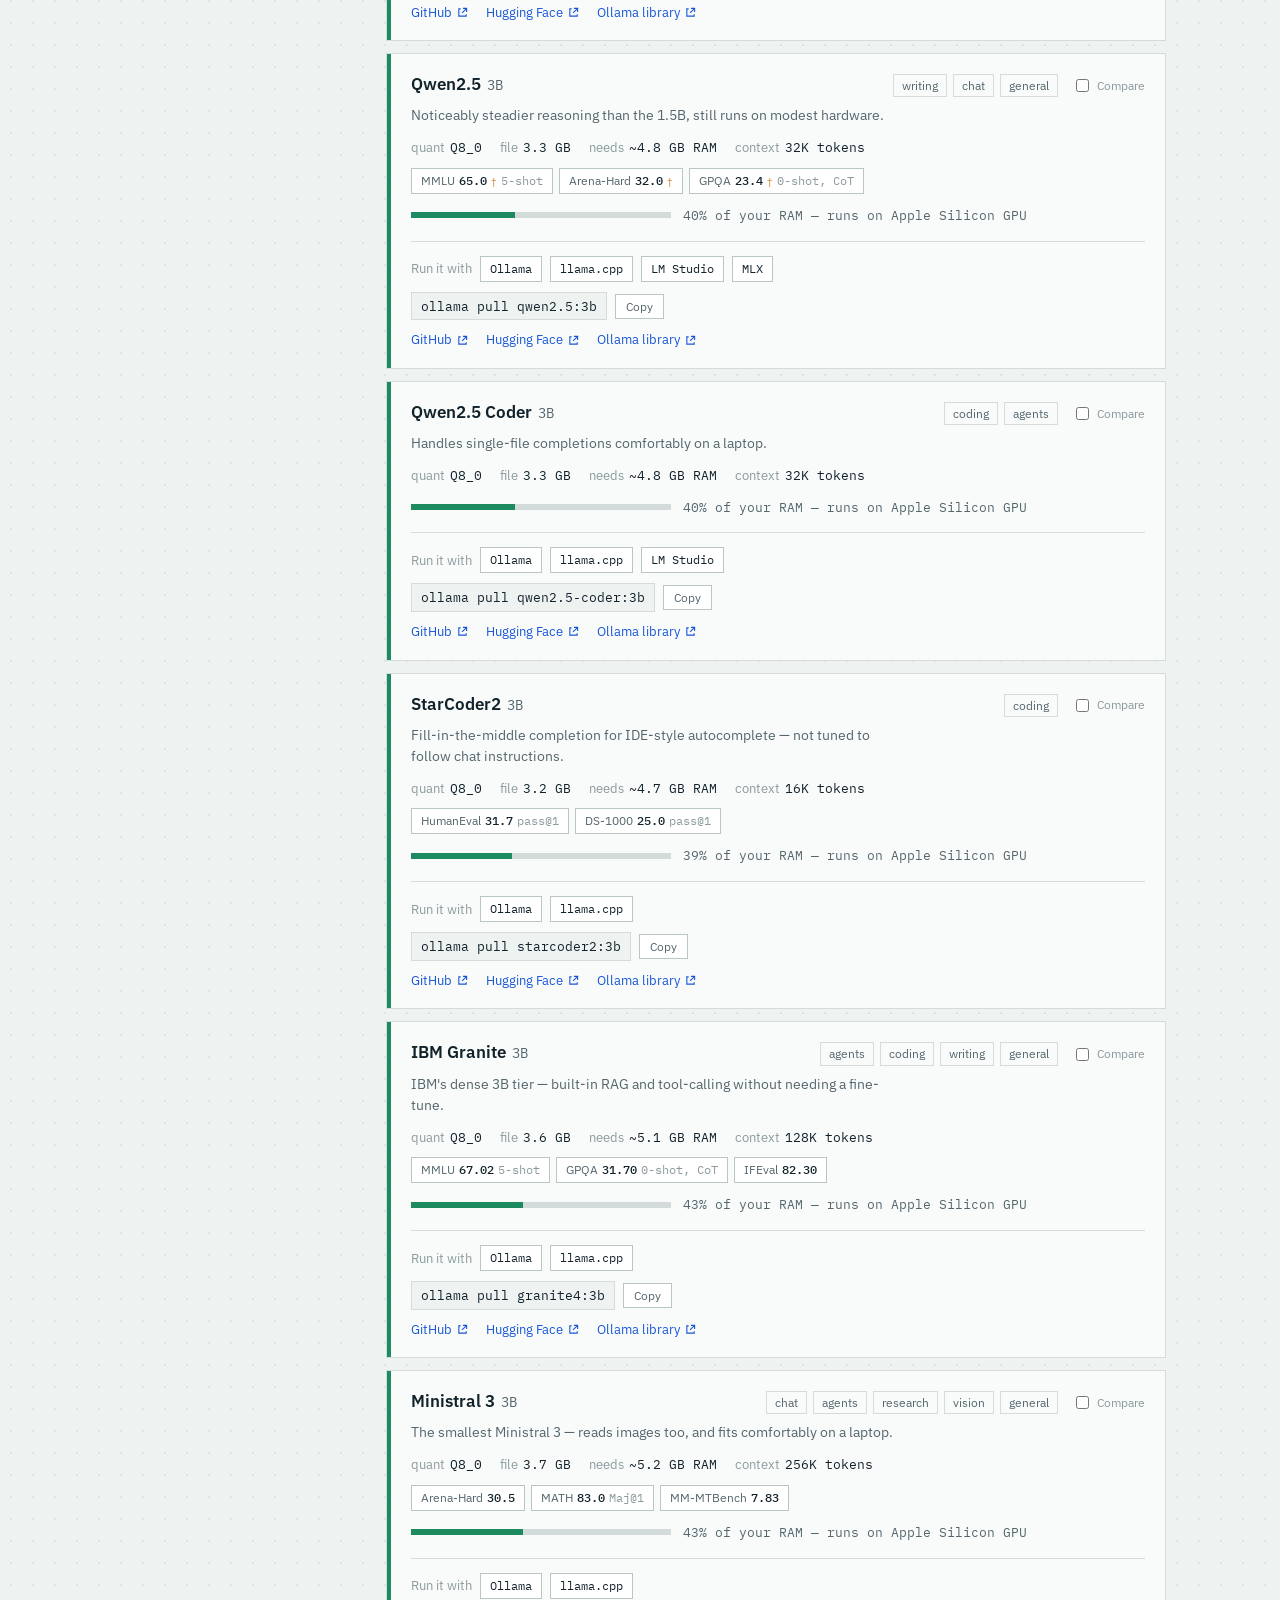
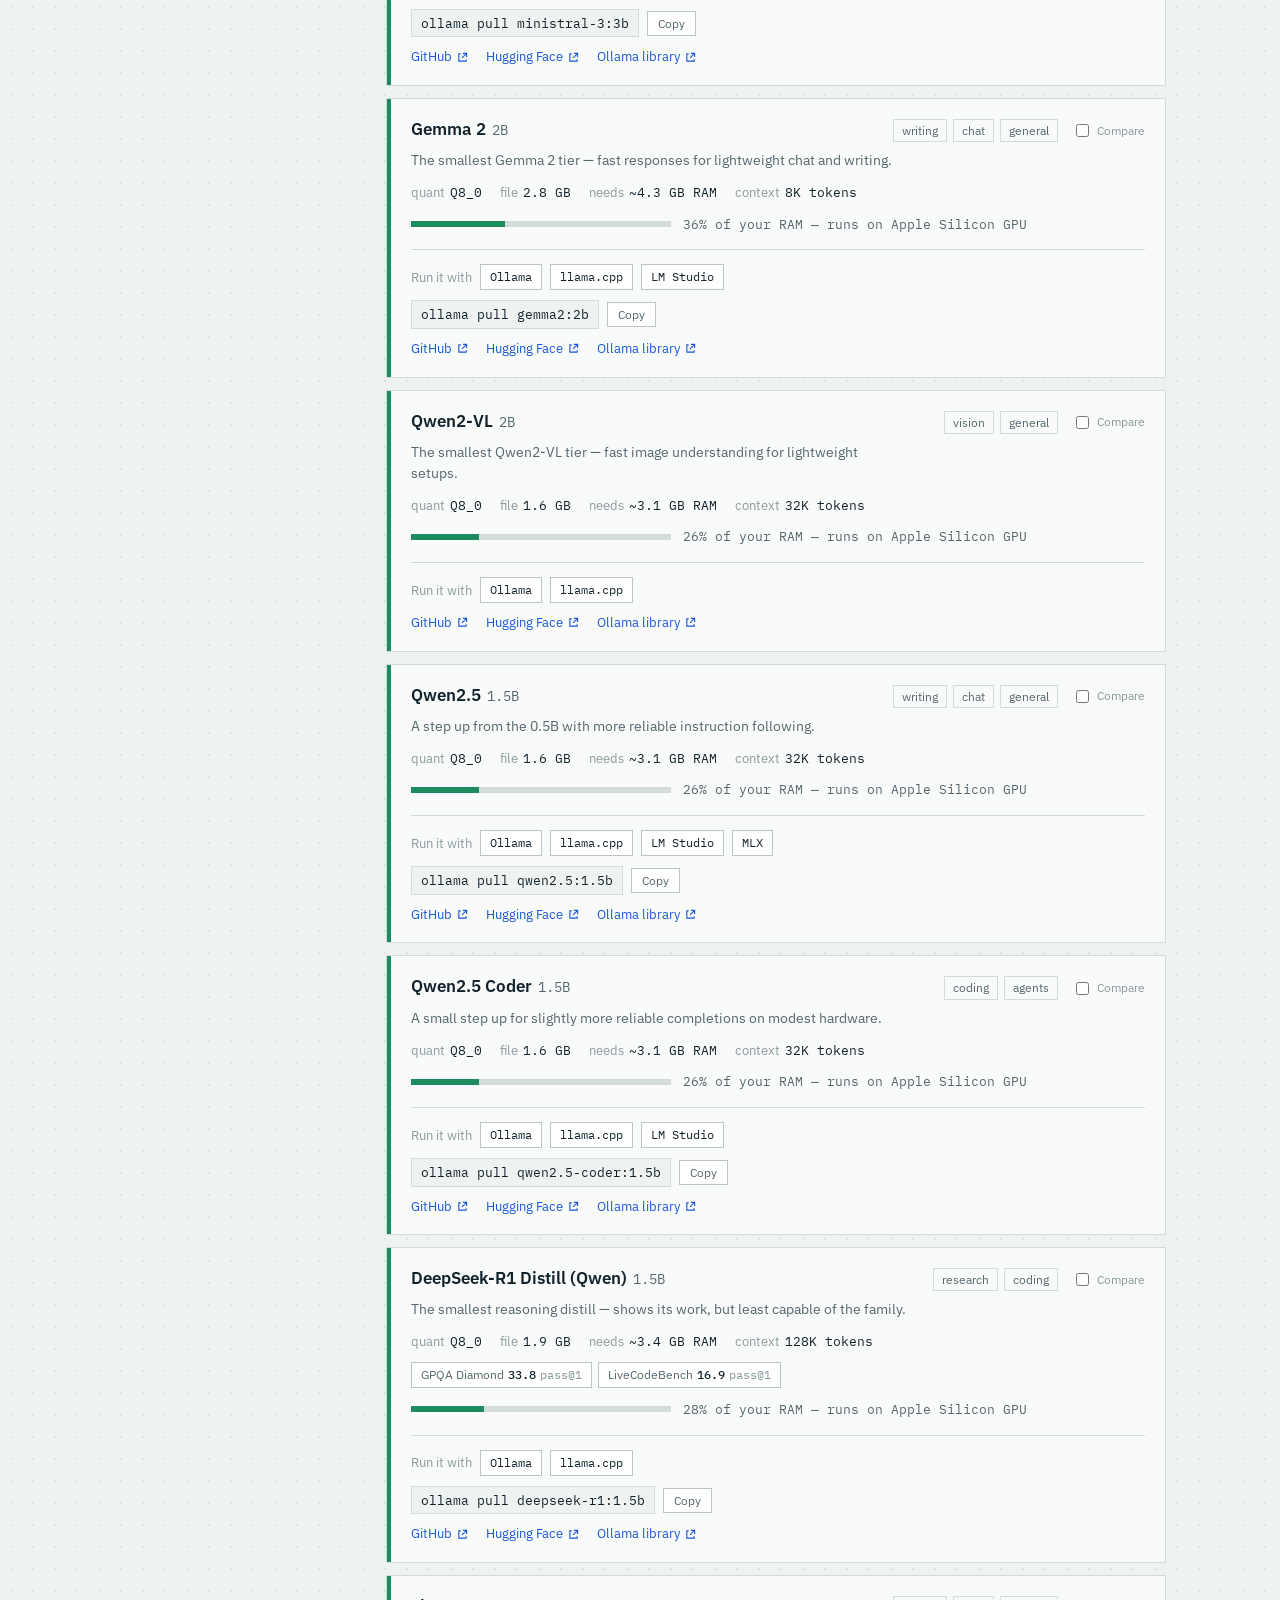
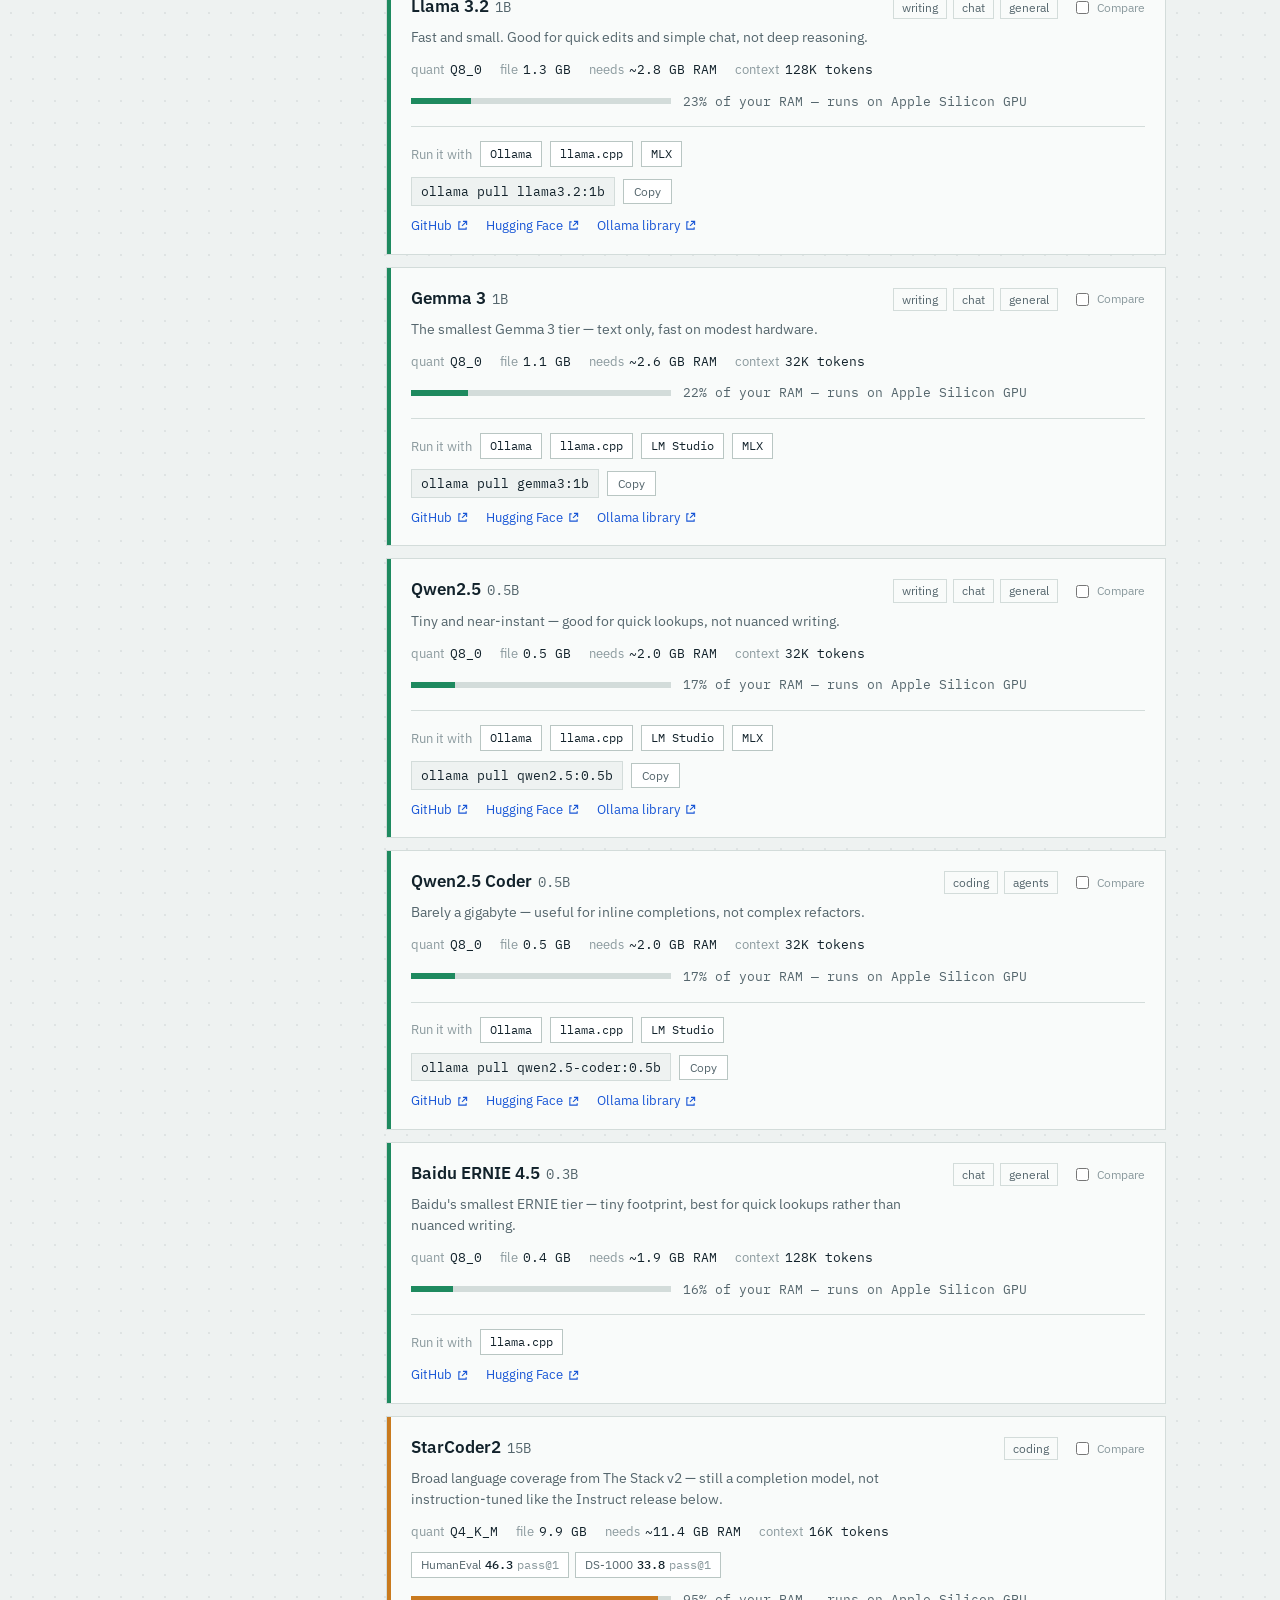
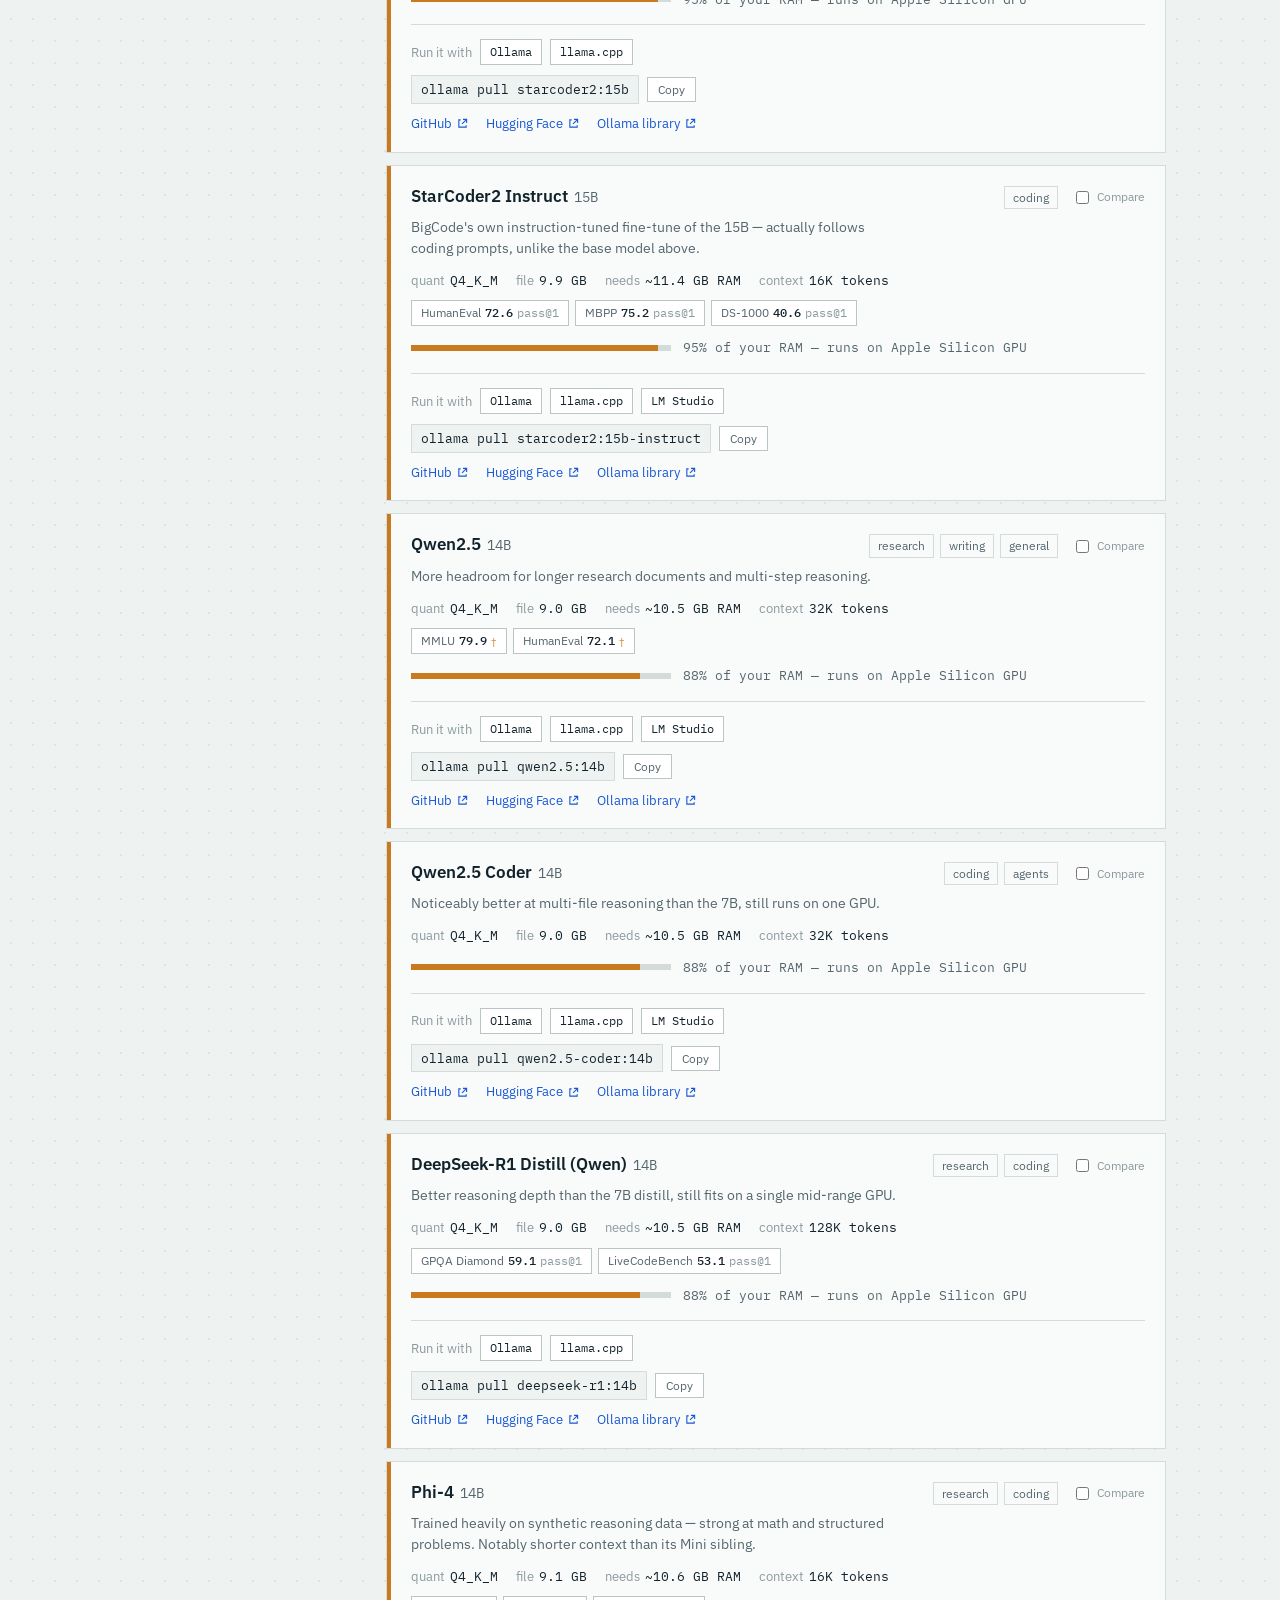
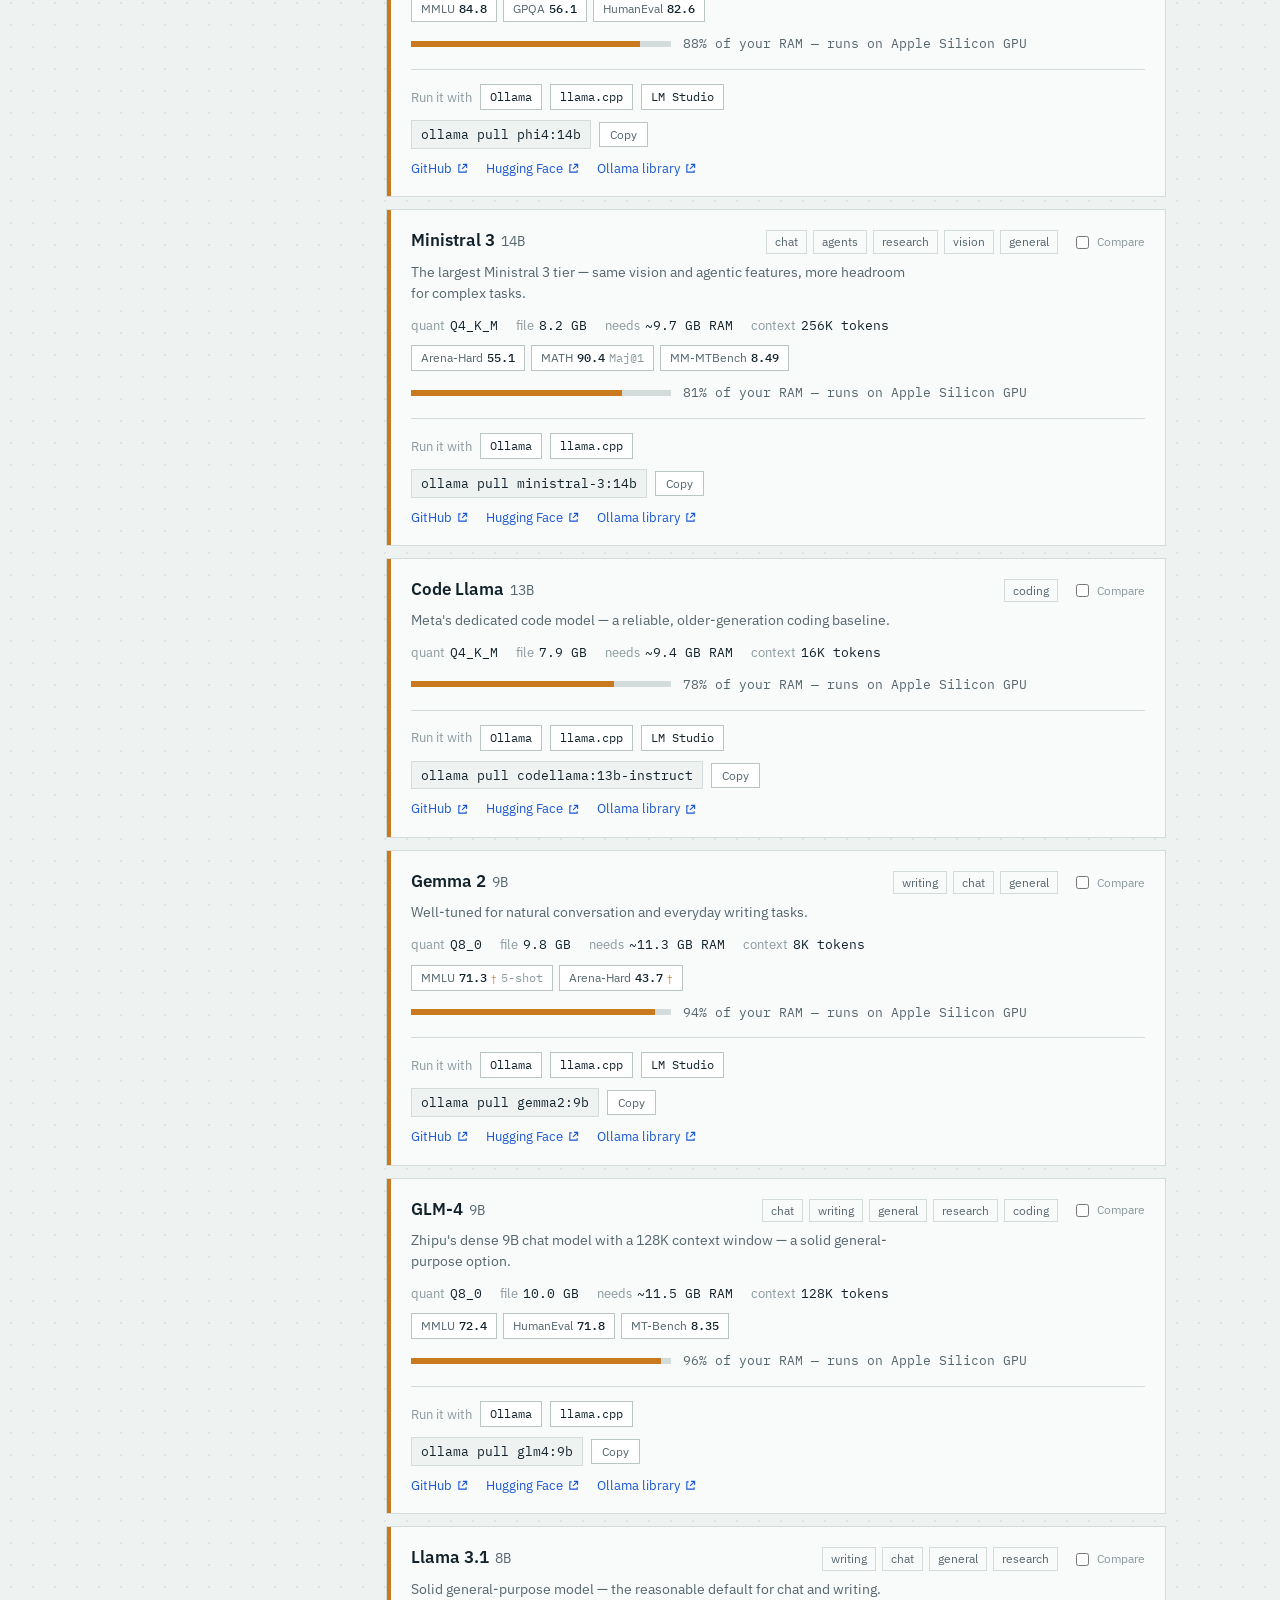
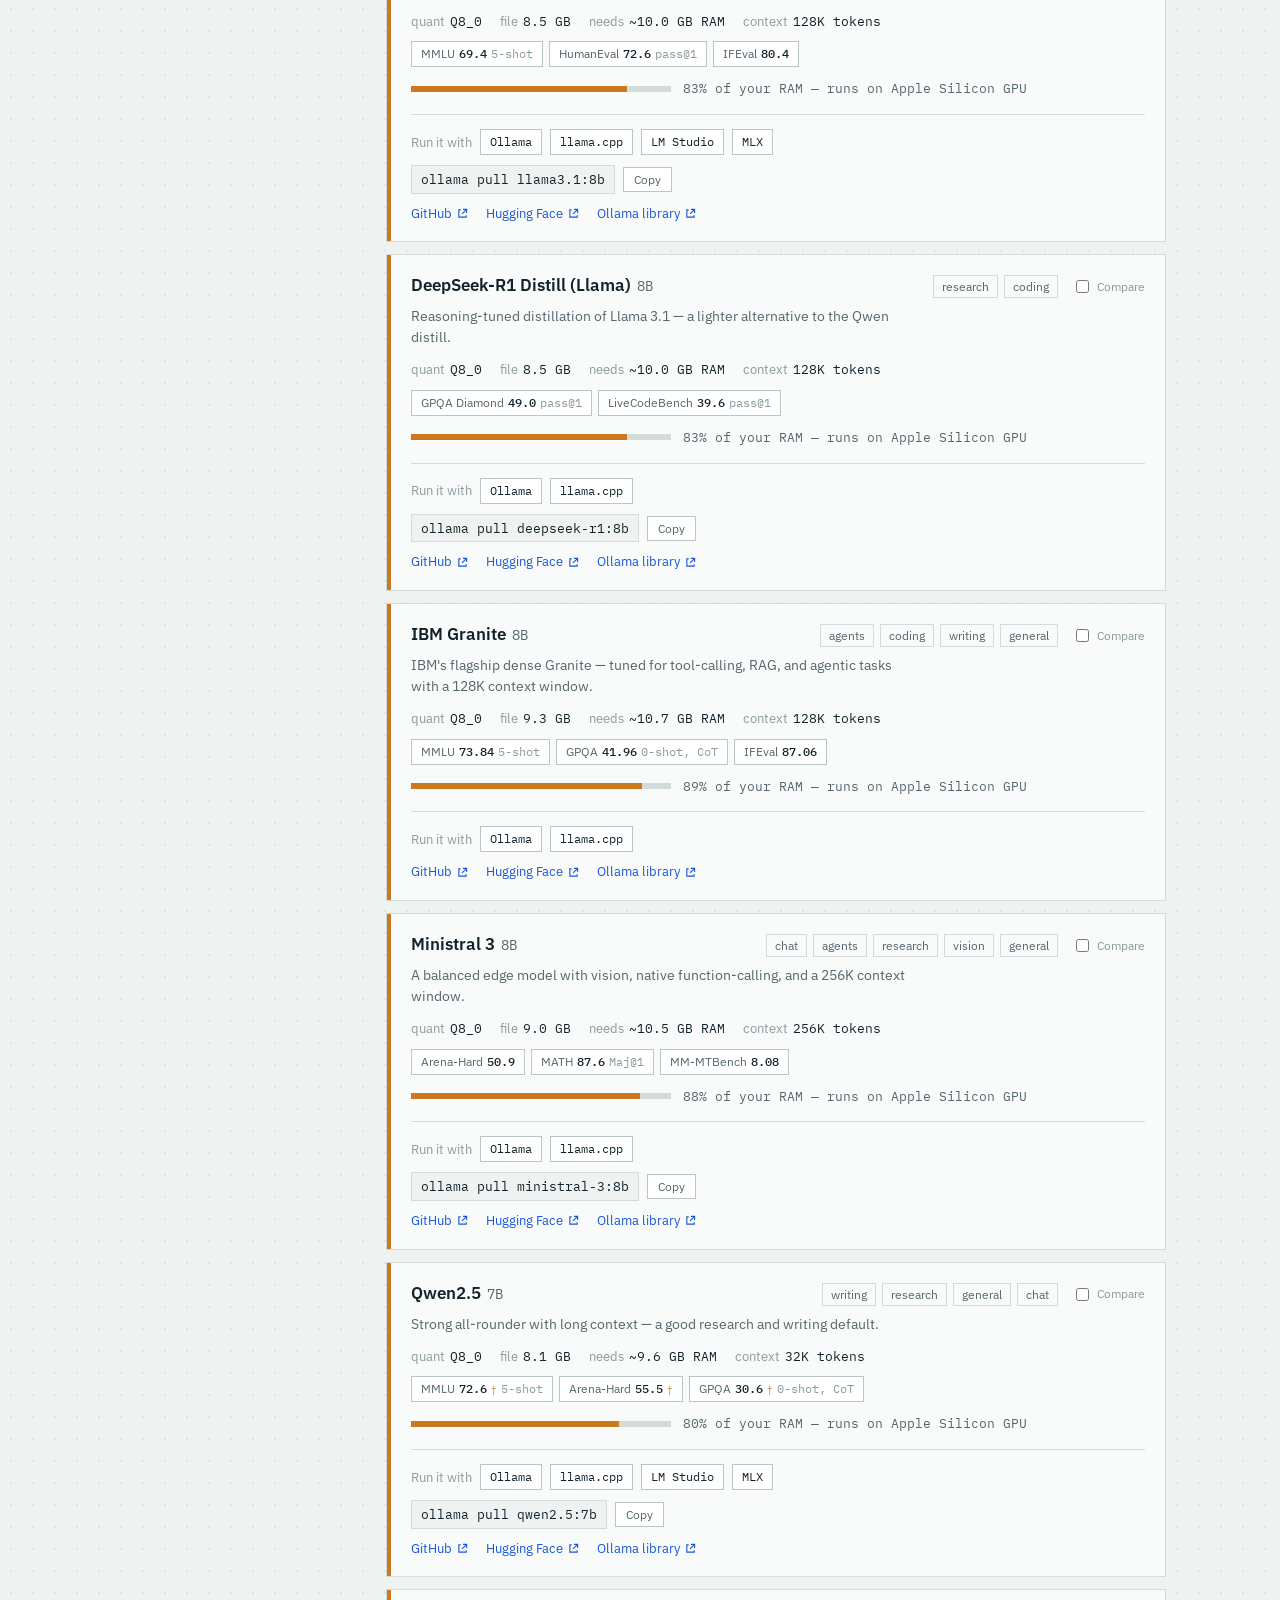
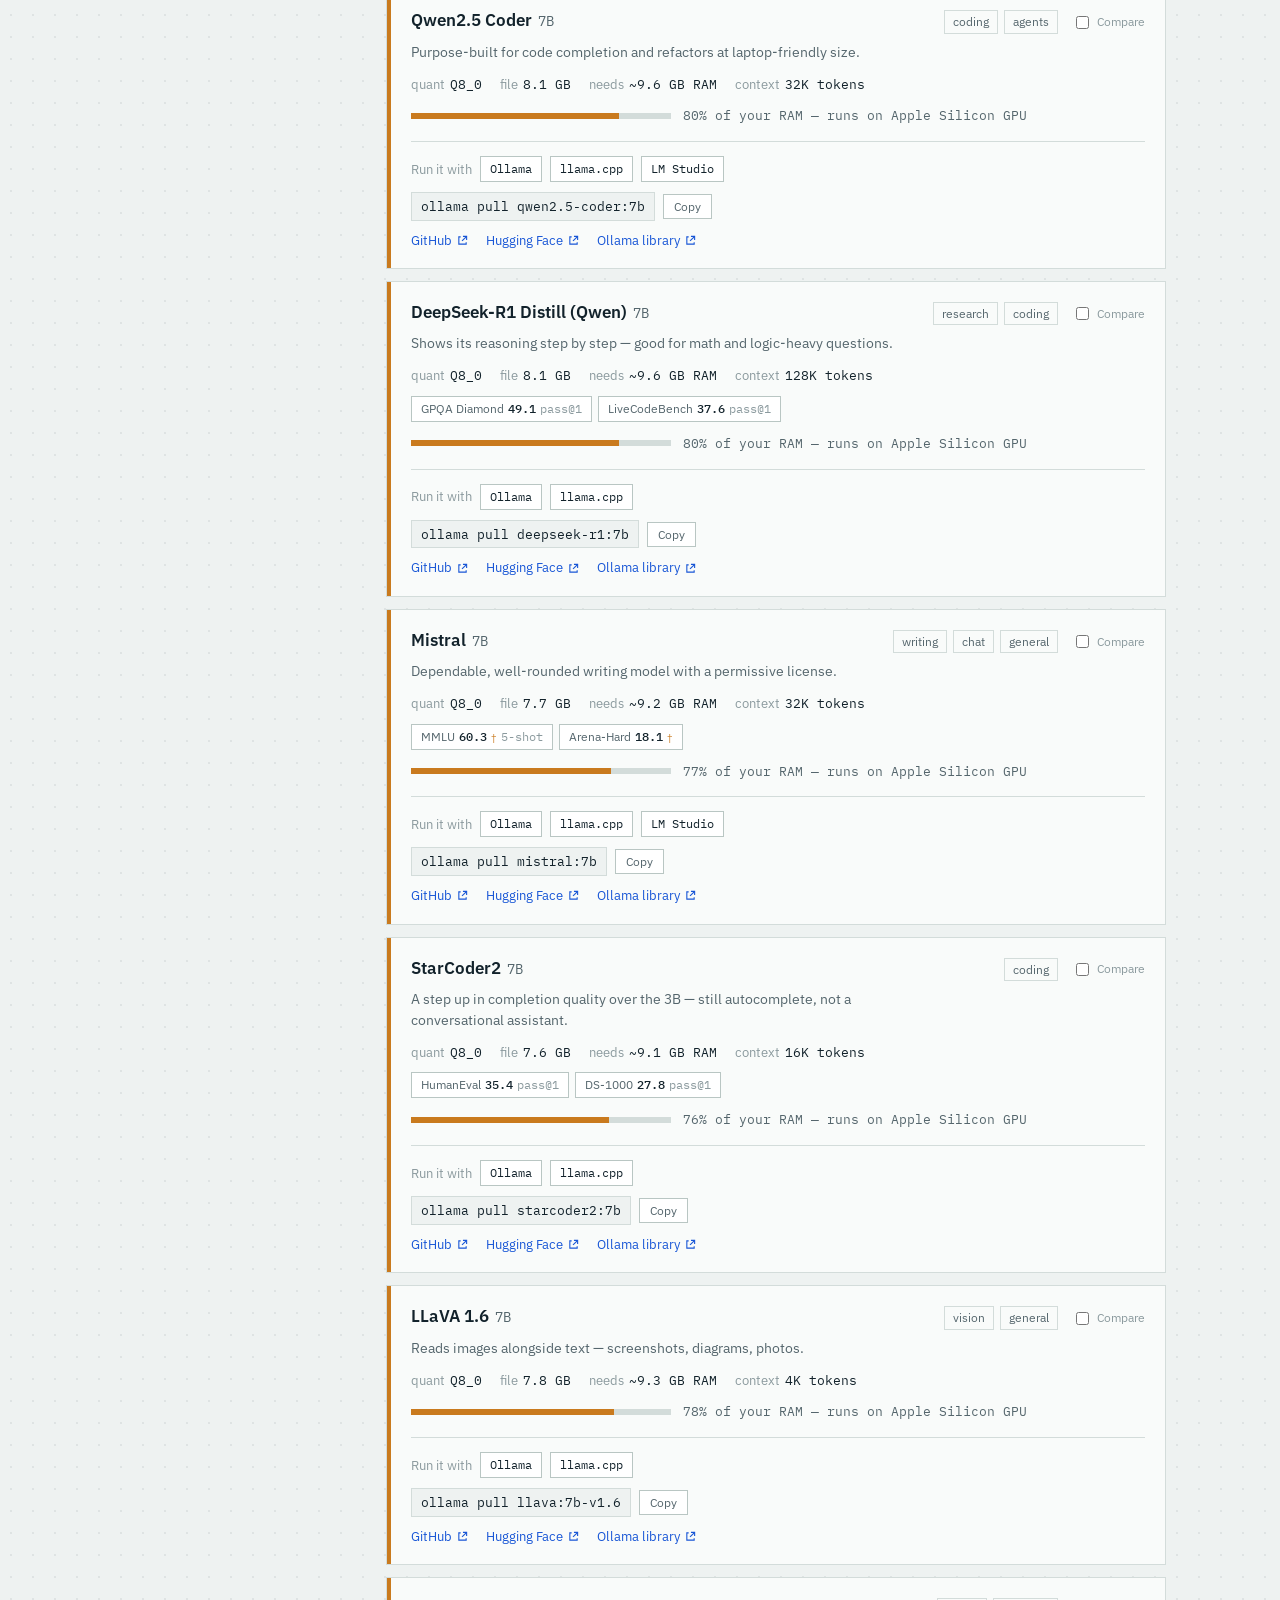
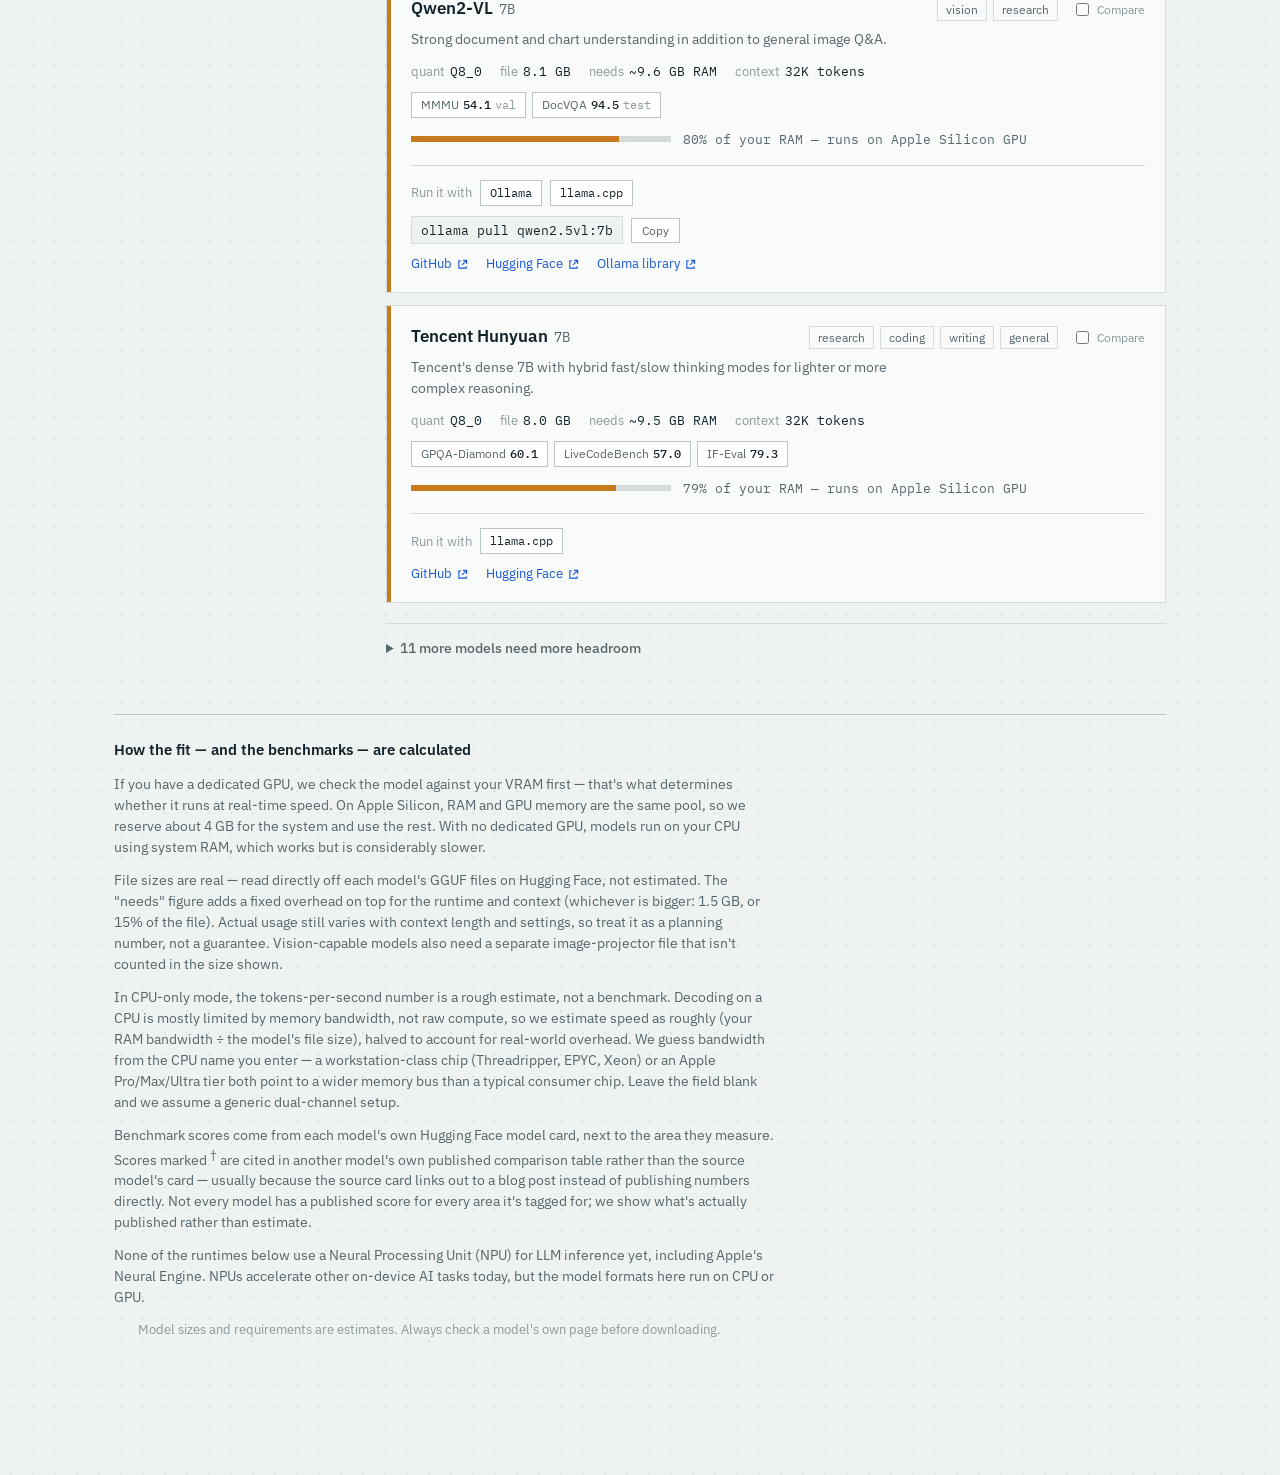
==== commit 3863f112: "Add 7 new model families: Granite, Ministral 3, GLM-4, Nemotron, Hunyuan, ERNIE 4.5, and Gemma 3 Exp" ====
--- a/index.html
+++ b/index.html
@@ -150,7 +150,7 @@
       <div class="footnote__prose">
         <h2 class="footnote__title">How the fit — and the benchmarks — are calculated</h2>
         <p>If you have a dedicated GPU, we check the model against your VRAM first — that's what determines whether it runs at real-time speed. On Apple Silicon, RAM and GPU memory are the same pool, so we reserve about 4&nbsp;GB for the system and use the rest. With no dedicated GPU, models run on your CPU using system RAM, which works but is considerably slower.</p>
-        <p>File sizes are real — read directly off each model's GGUF files on Hugging Face, not estimated. The "needs" figure adds a fixed overhead on top for the runtime and context (whichever is bigger: 1.5&nbsp;GB, or 15% of the file). Actual usage still varies with context length and settings, so treat it as a planning number, not a guarantee. Vision models (LLaVA, Qwen2-VL) also need a separate image-projector file that isn't counted in the size shown.</p>
+        <p>File sizes are real — read directly off each model's GGUF files on Hugging Face, not estimated. The "needs" figure adds a fixed overhead on top for the runtime and context (whichever is bigger: 1.5&nbsp;GB, or 15% of the file). Actual usage still varies with context length and settings, so treat it as a planning number, not a guarantee. Vision-capable models also need a separate image-projector file that isn't counted in the size shown.</p>
         <p>In CPU-only mode, the tokens-per-second number is a rough estimate, not a benchmark. Decoding on a CPU is mostly limited by memory bandwidth, not raw compute, so we estimate speed as roughly (your RAM bandwidth ÷ the model's file size), halved to account for real-world overhead. We guess bandwidth from the CPU name you enter — a workstation-class chip (Threadripper, EPYC, Xeon) or an Apple Pro/Max/Ultra tier both point to a wider memory bus than a typical consumer chip. Leave the field blank and we assume a generic dual-channel setup.</p>
         <p>Benchmark scores come from each model's own Hugging Face model card, next to the area they measure. Scores marked <sup>†</sup> are cited in another model's own published comparison table rather than the source model's card — usually because the source card links out to a blog post instead of publishing numbers directly. Not every model has a published score for every area it's tagged for; we show what's actually published rather than estimate.</p>
         <p>None of the runtimes below use a Neural Processing Unit (NPU) for LLM inference yet, including Apple's Neural Engine. NPUs accelerate other on-device AI tasks today, but the model formats here run on CPU or GPU.</p>
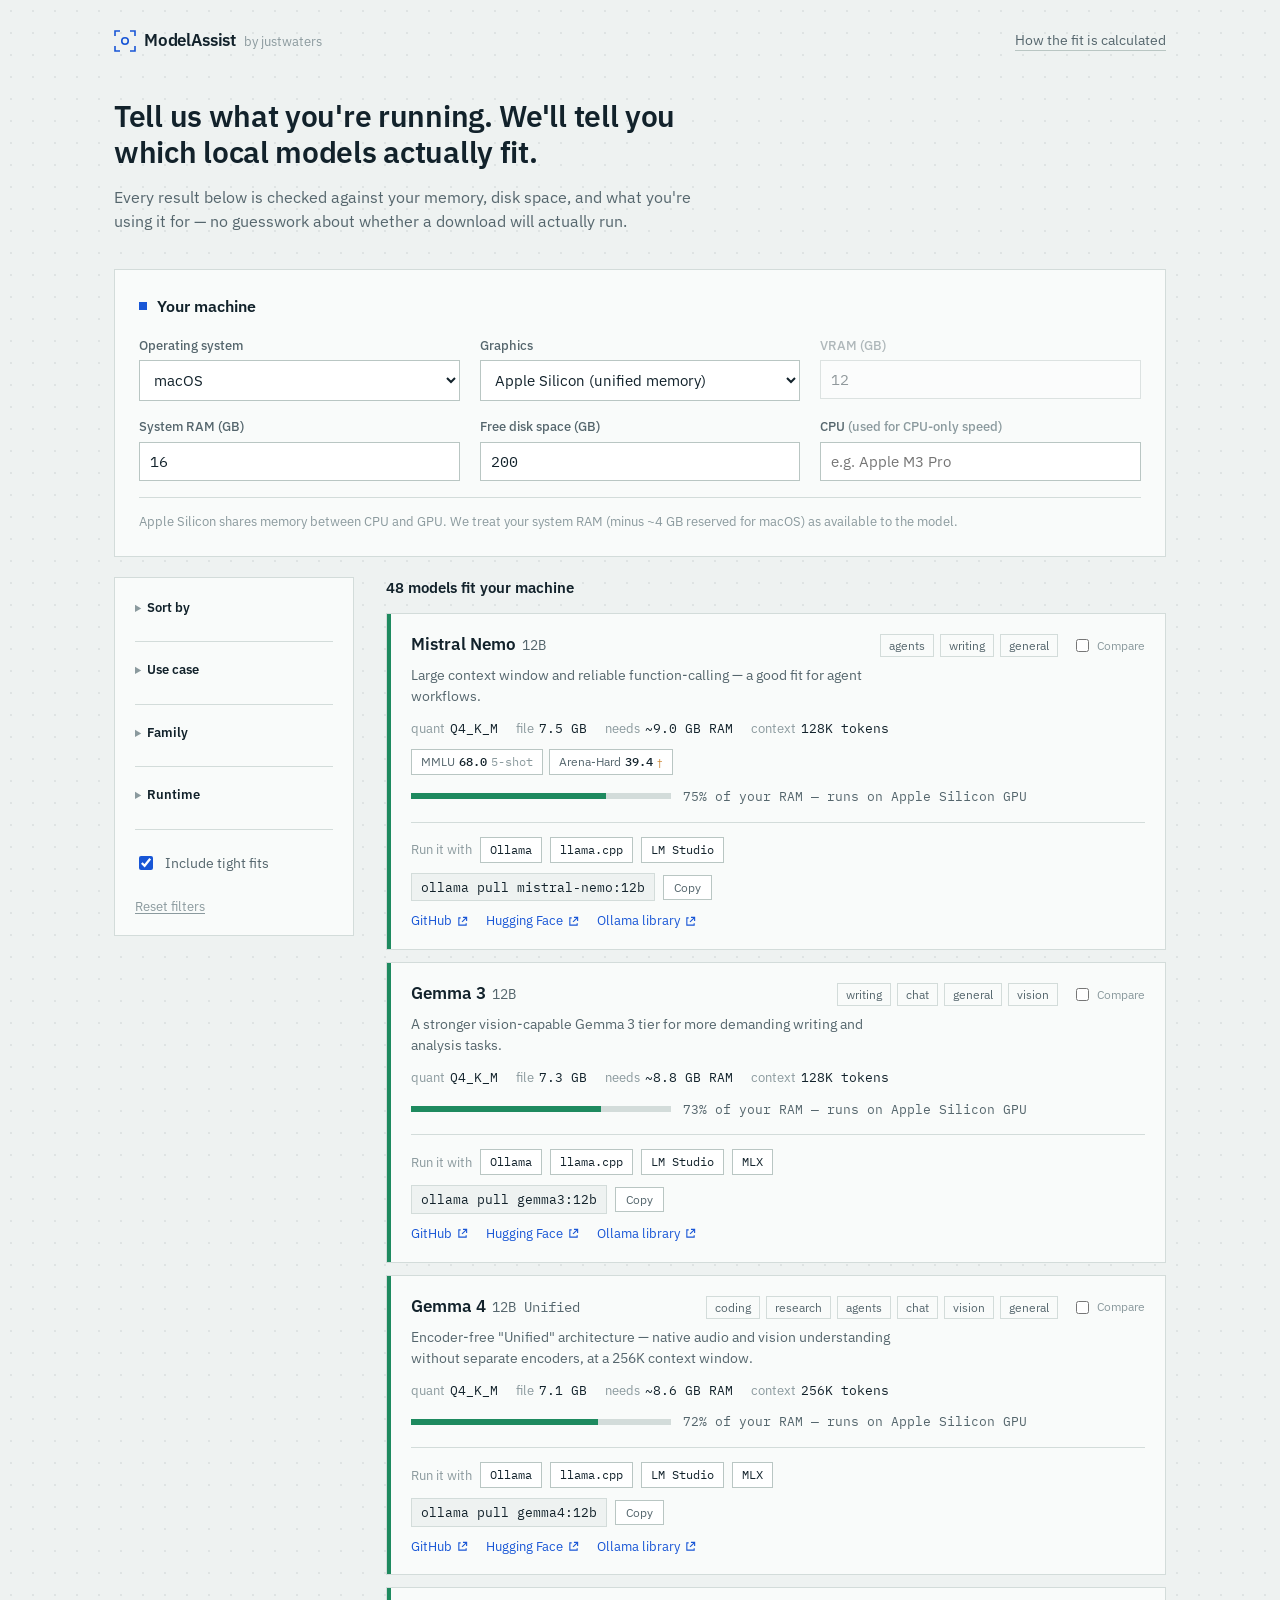
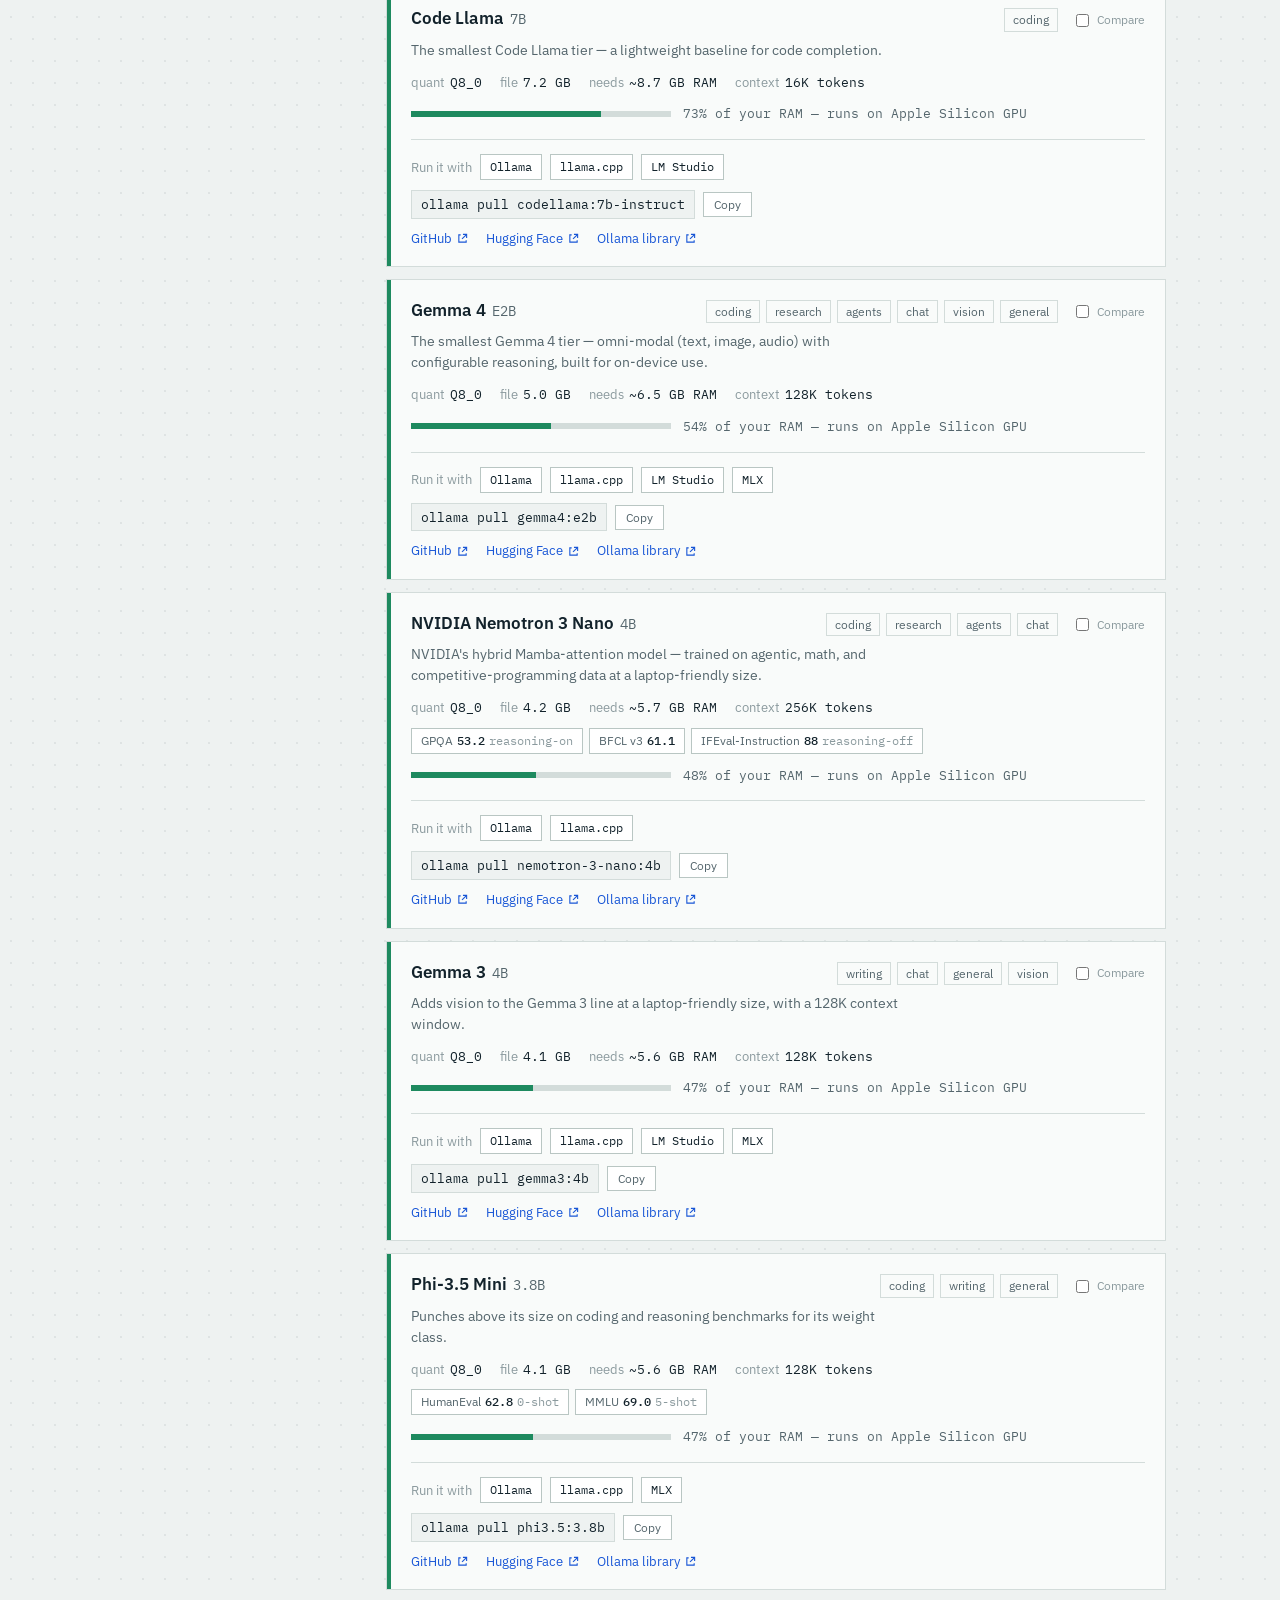
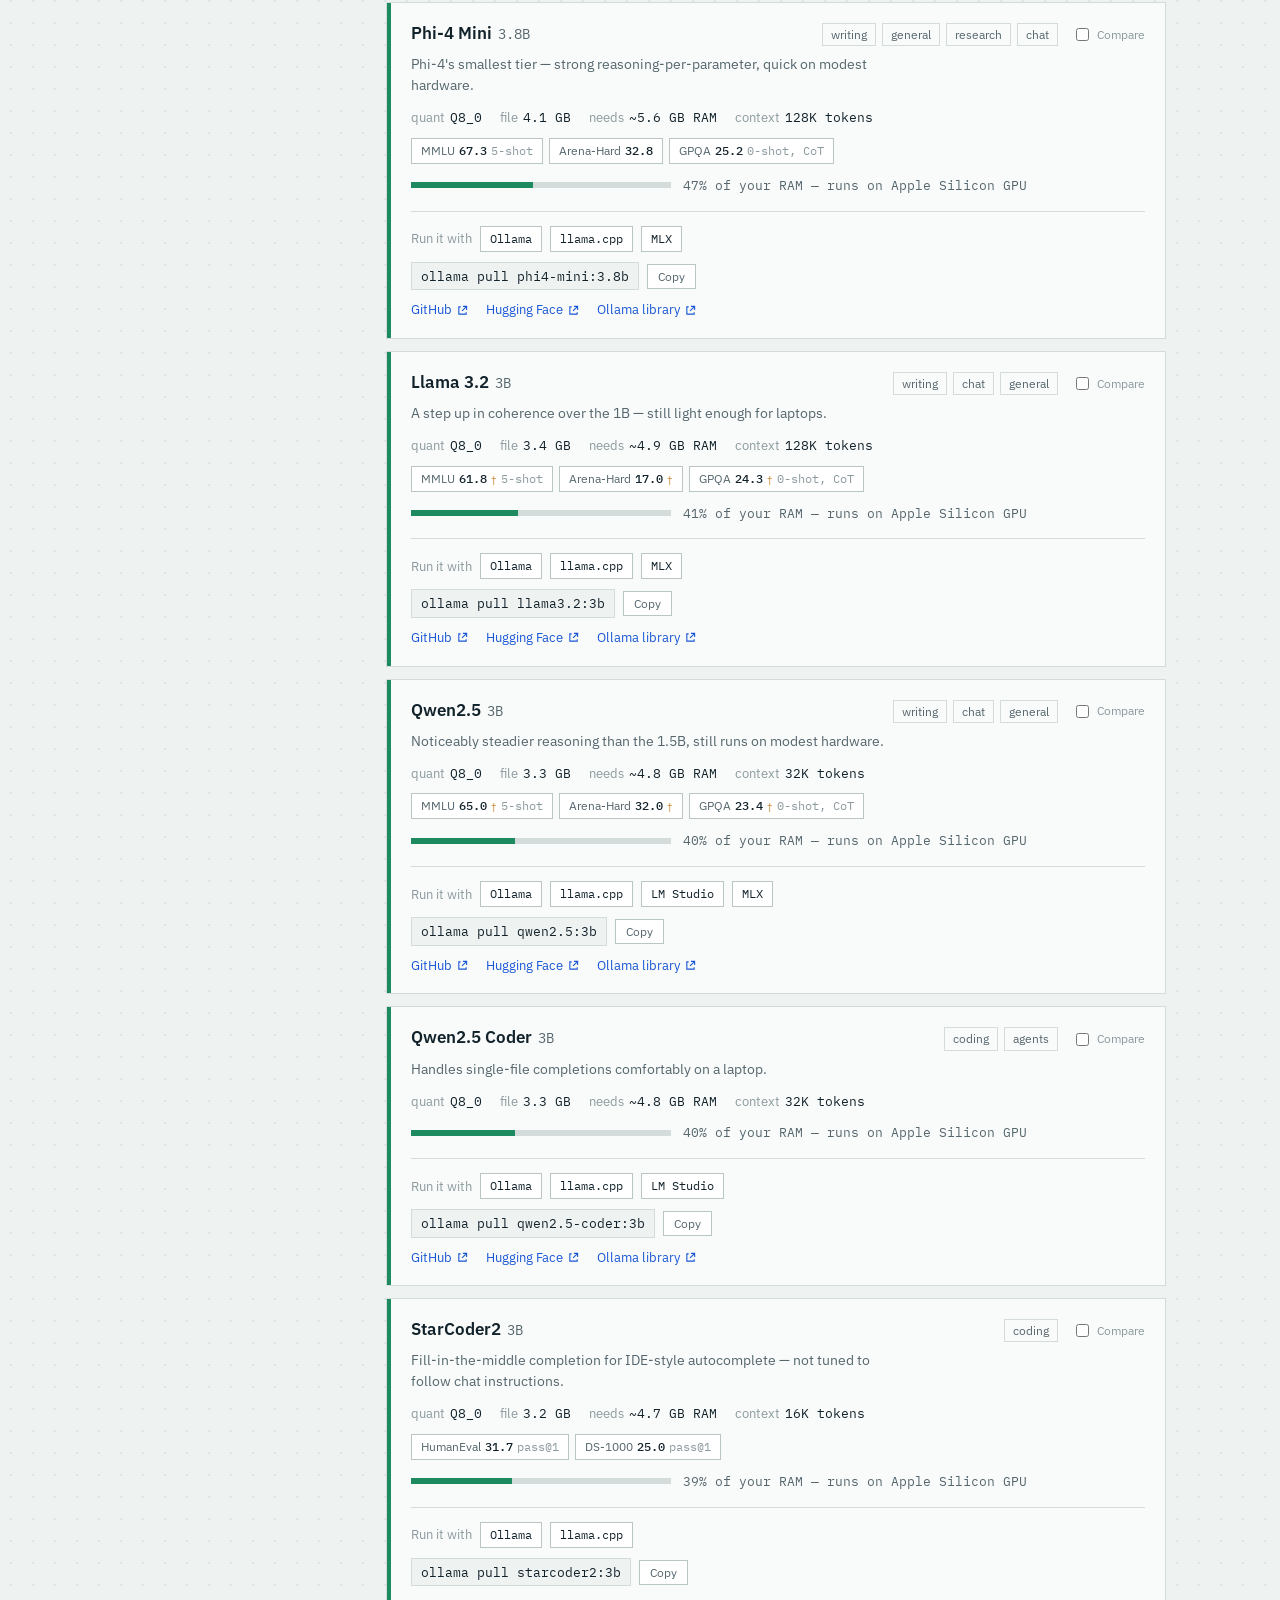
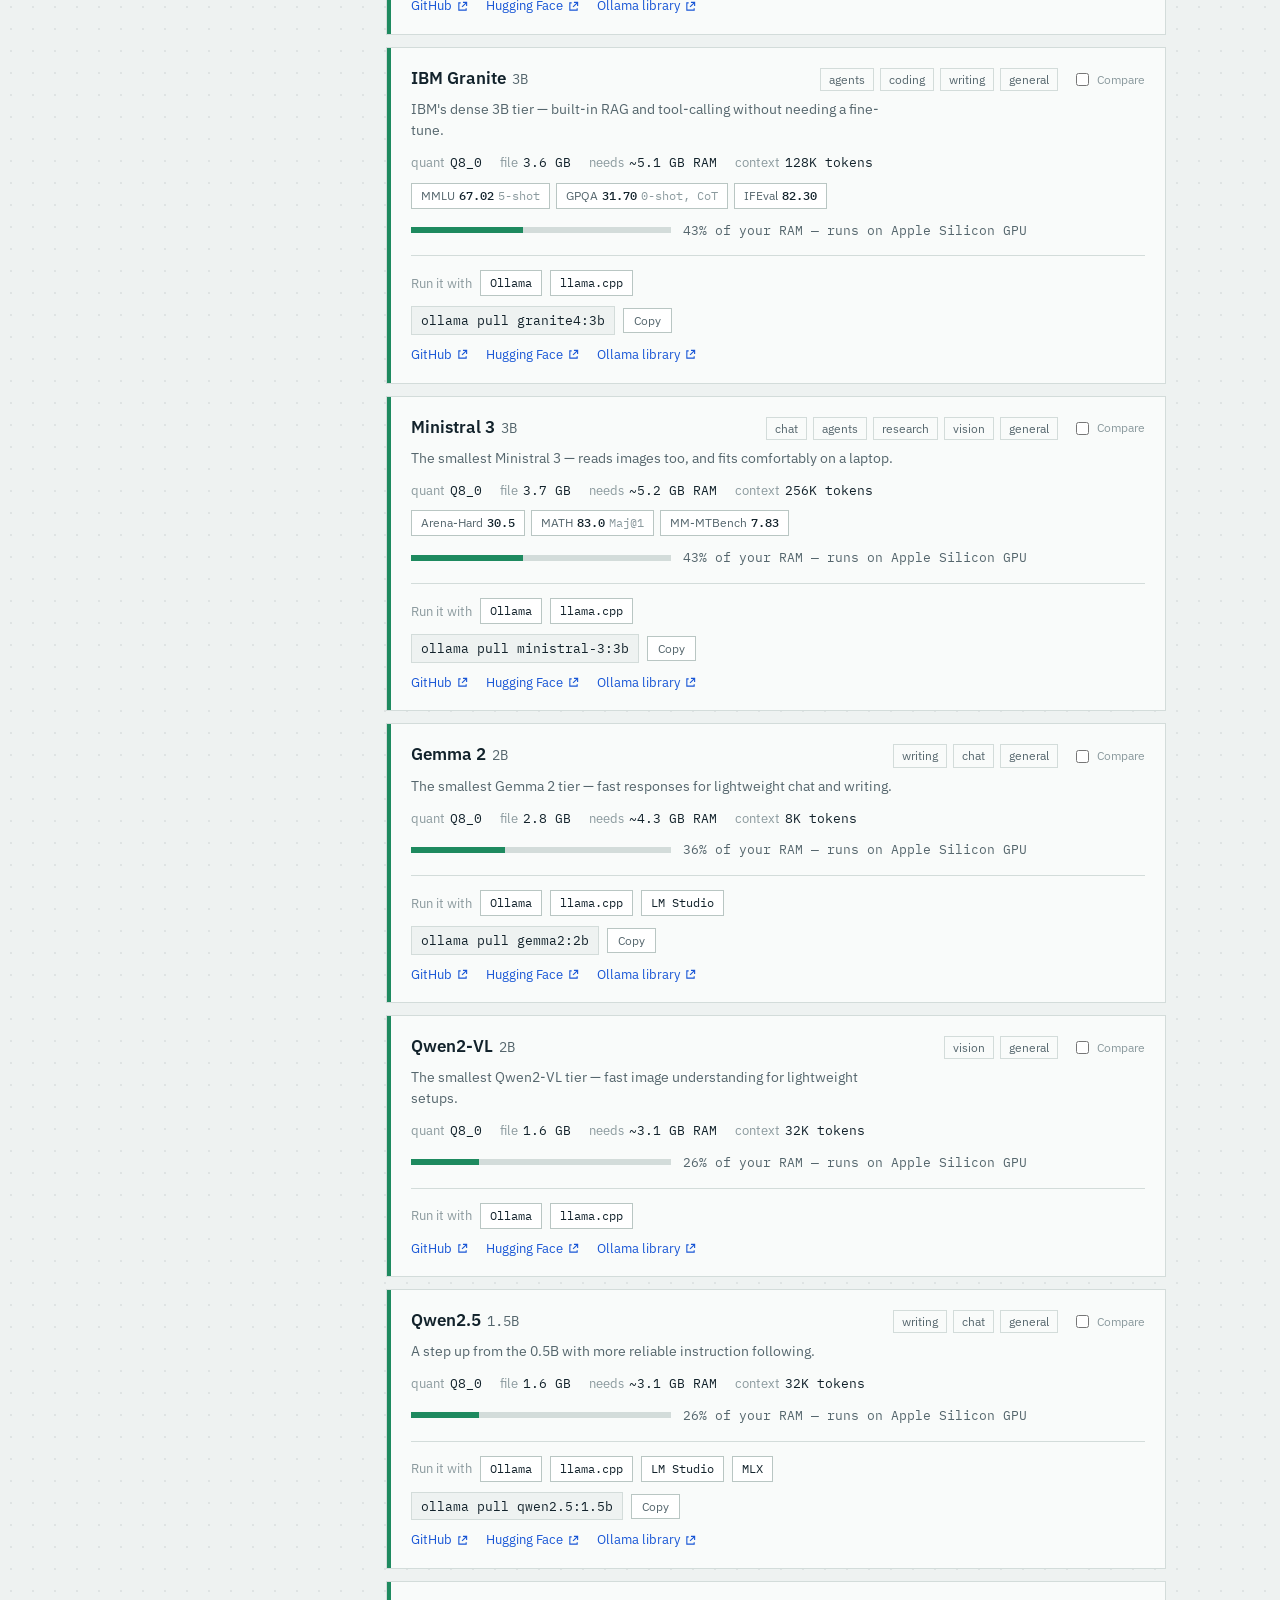
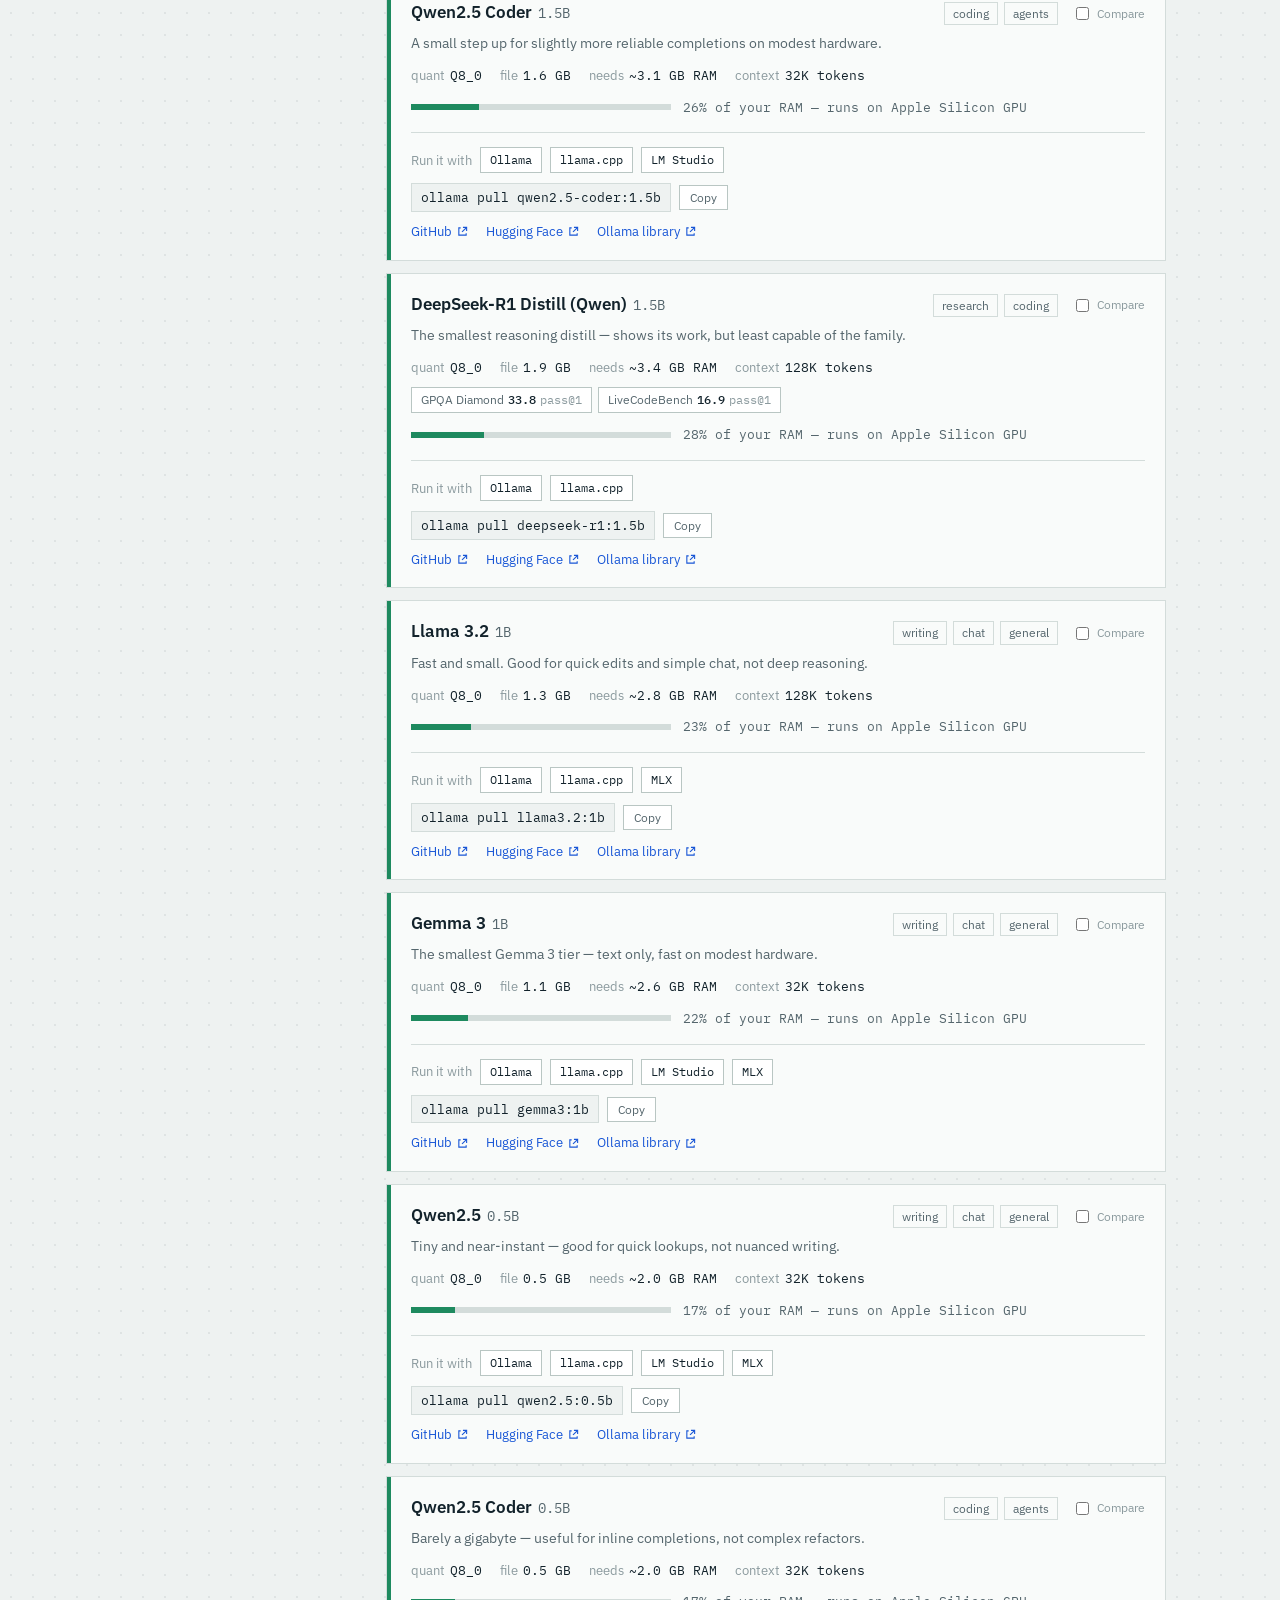
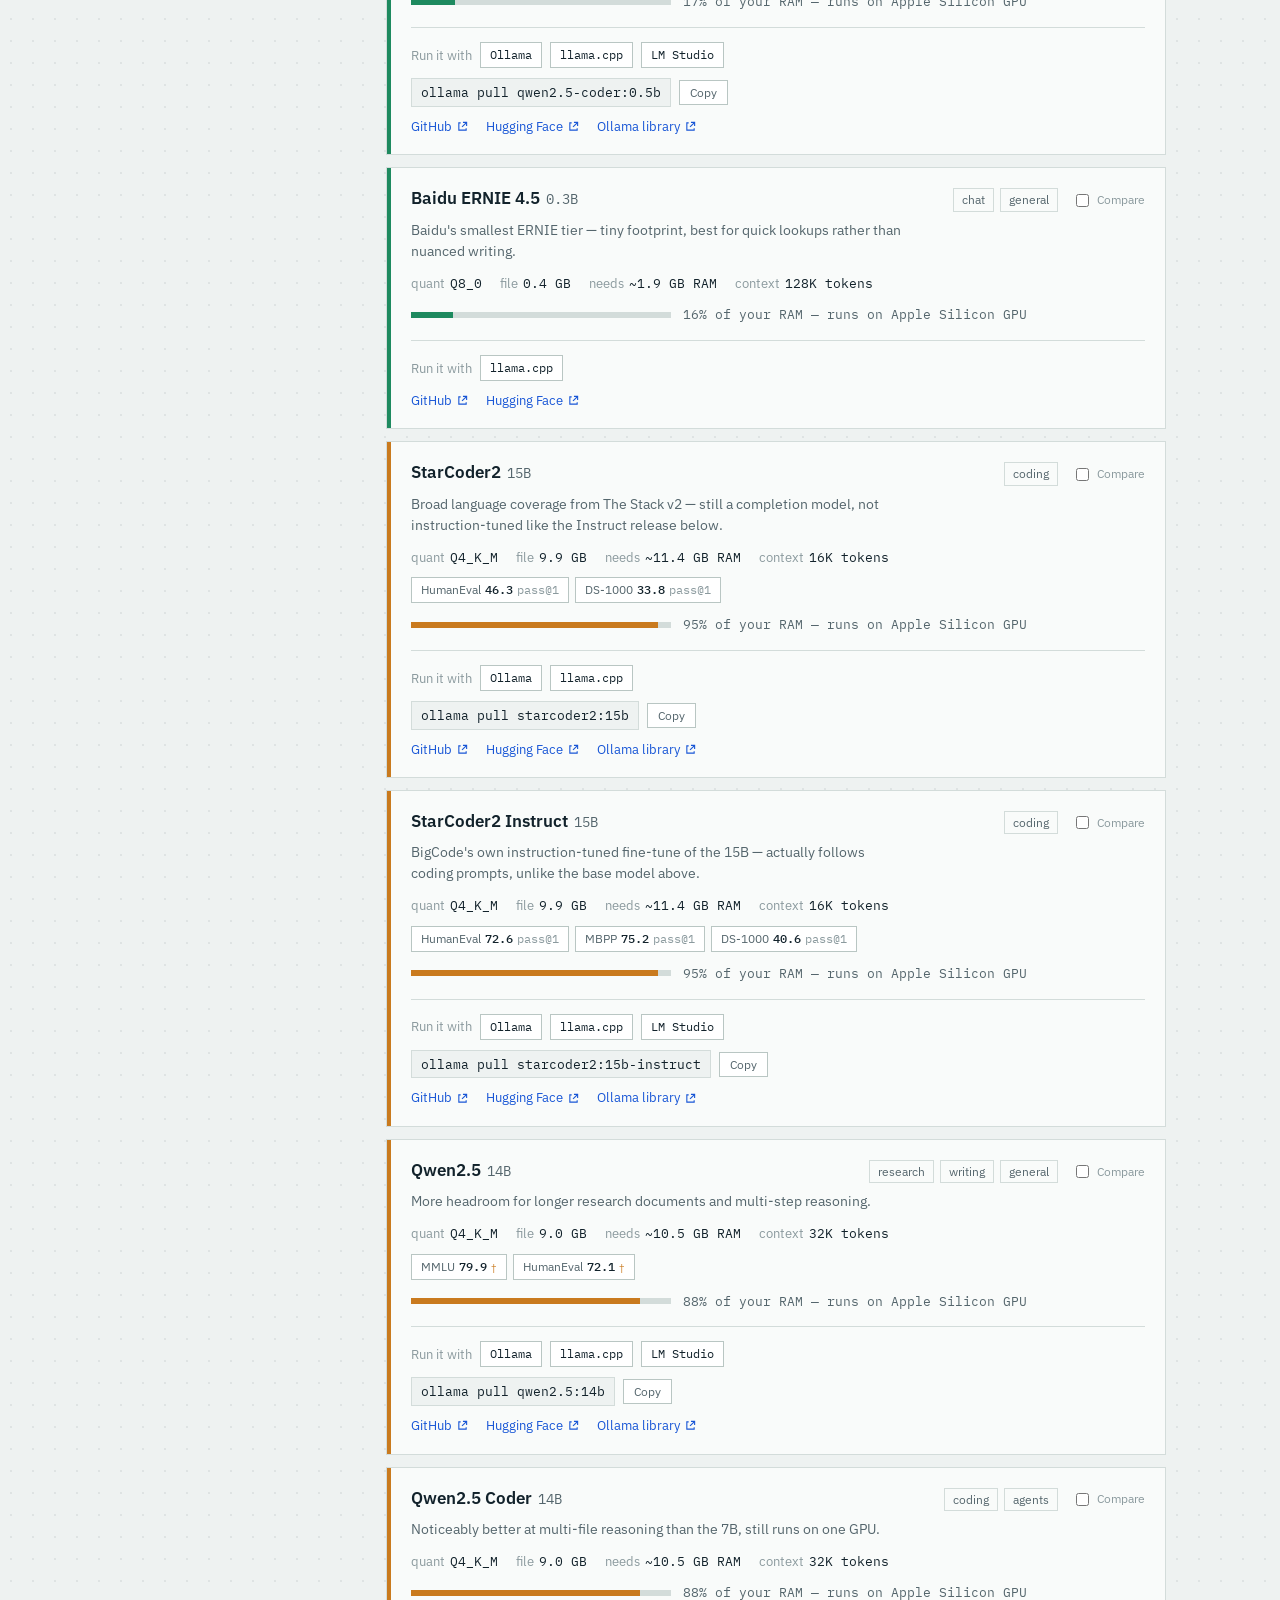
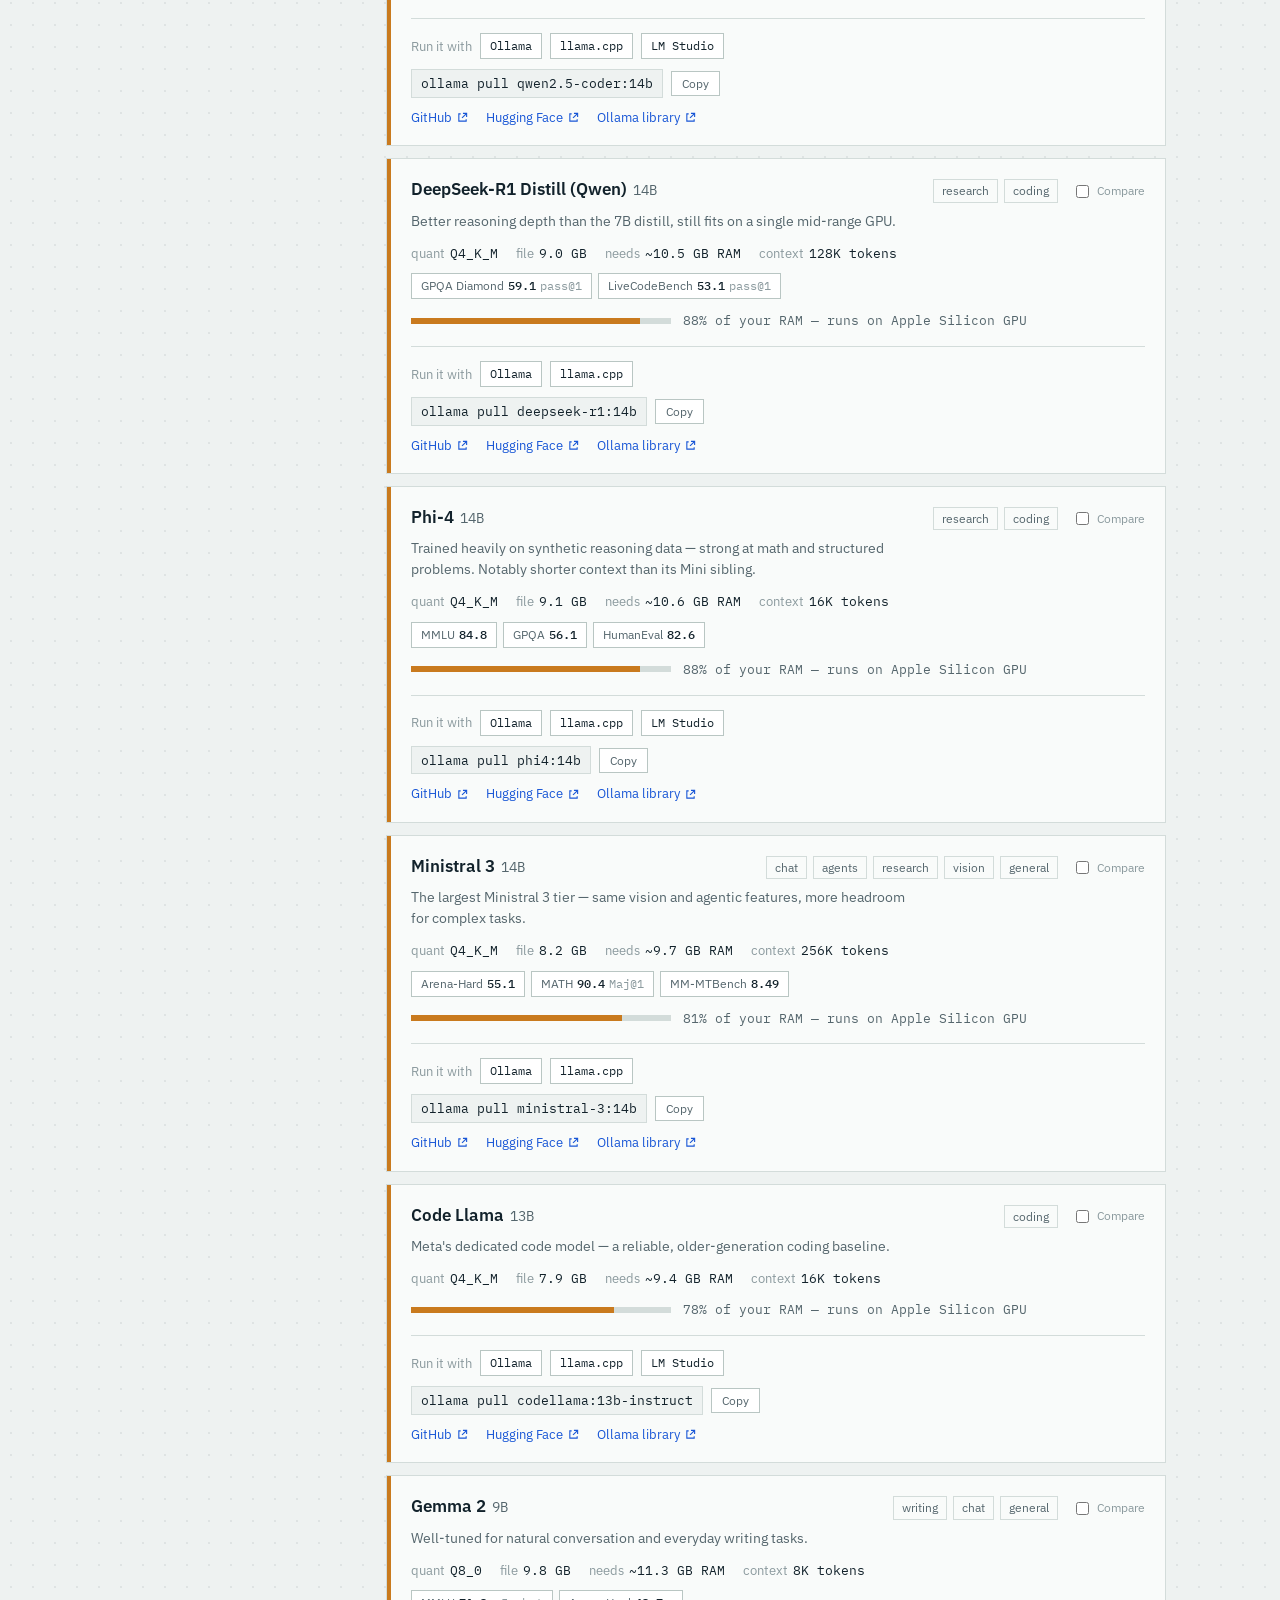
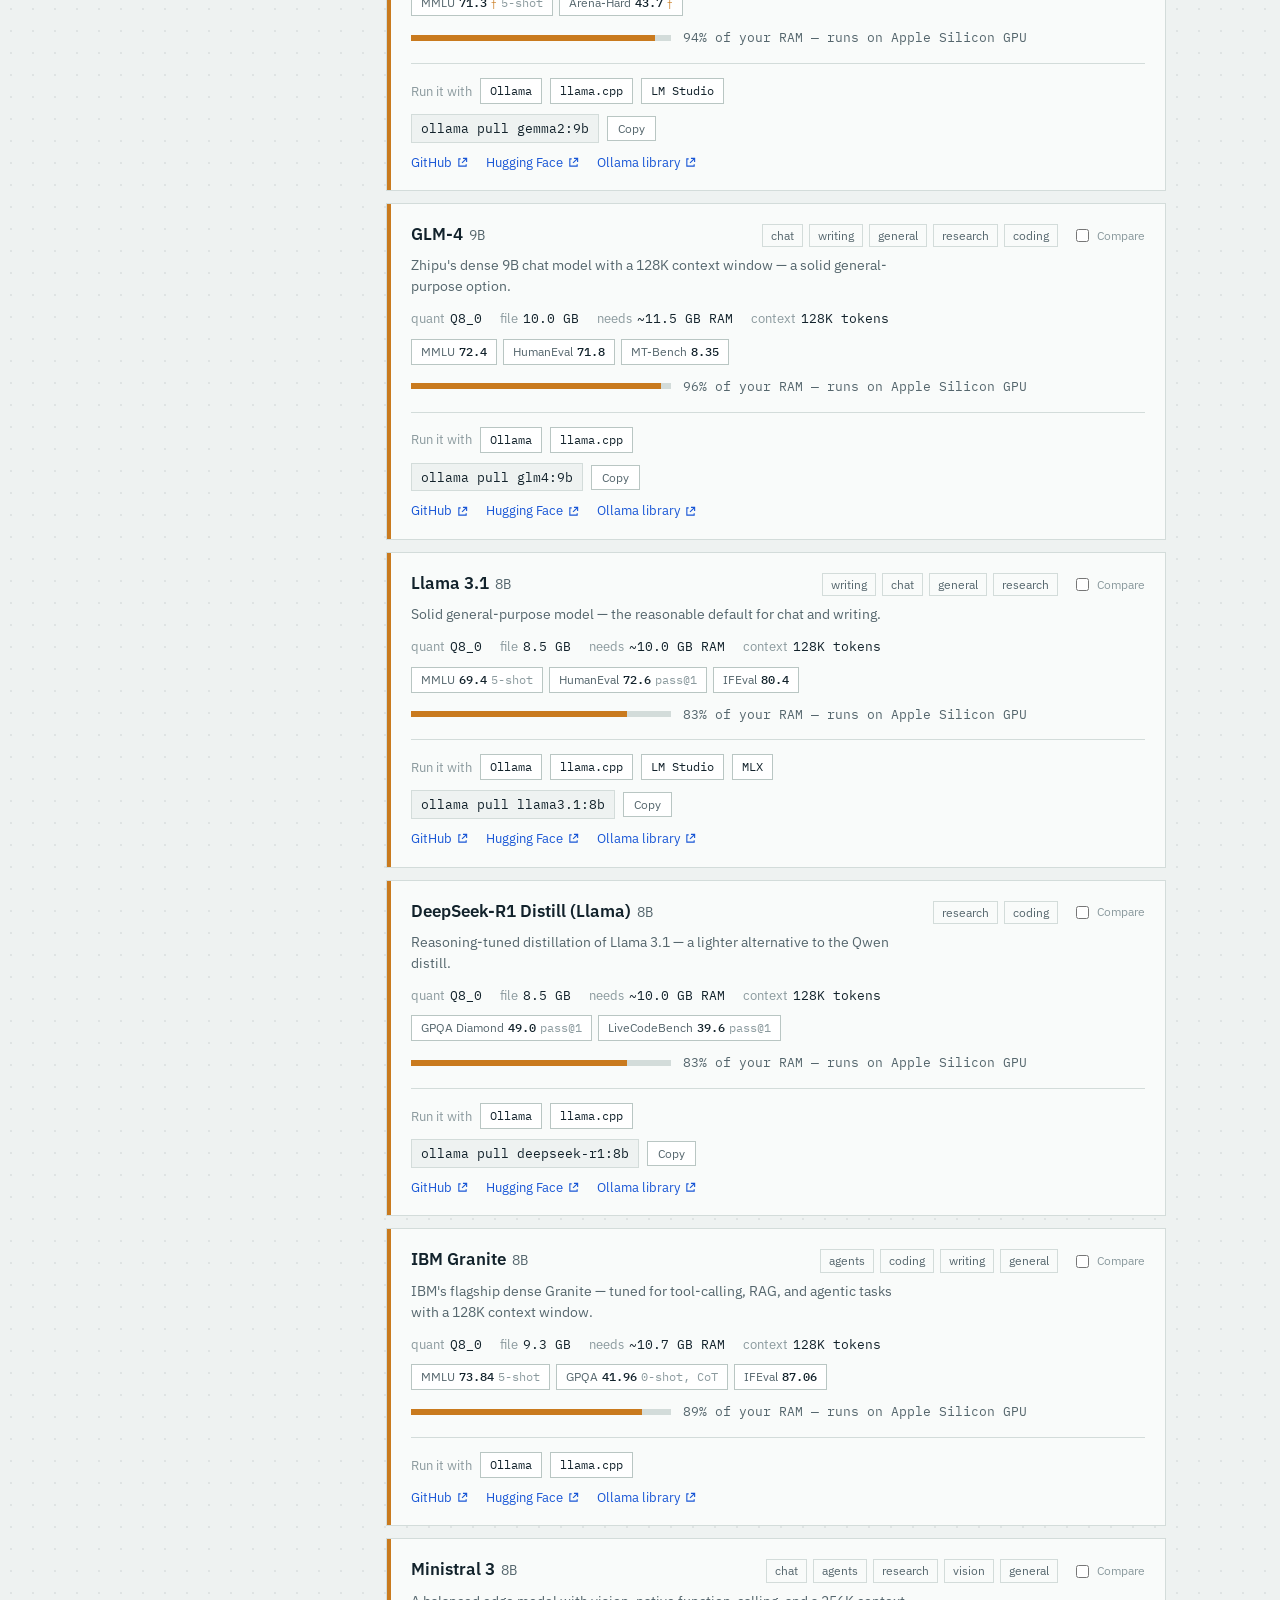
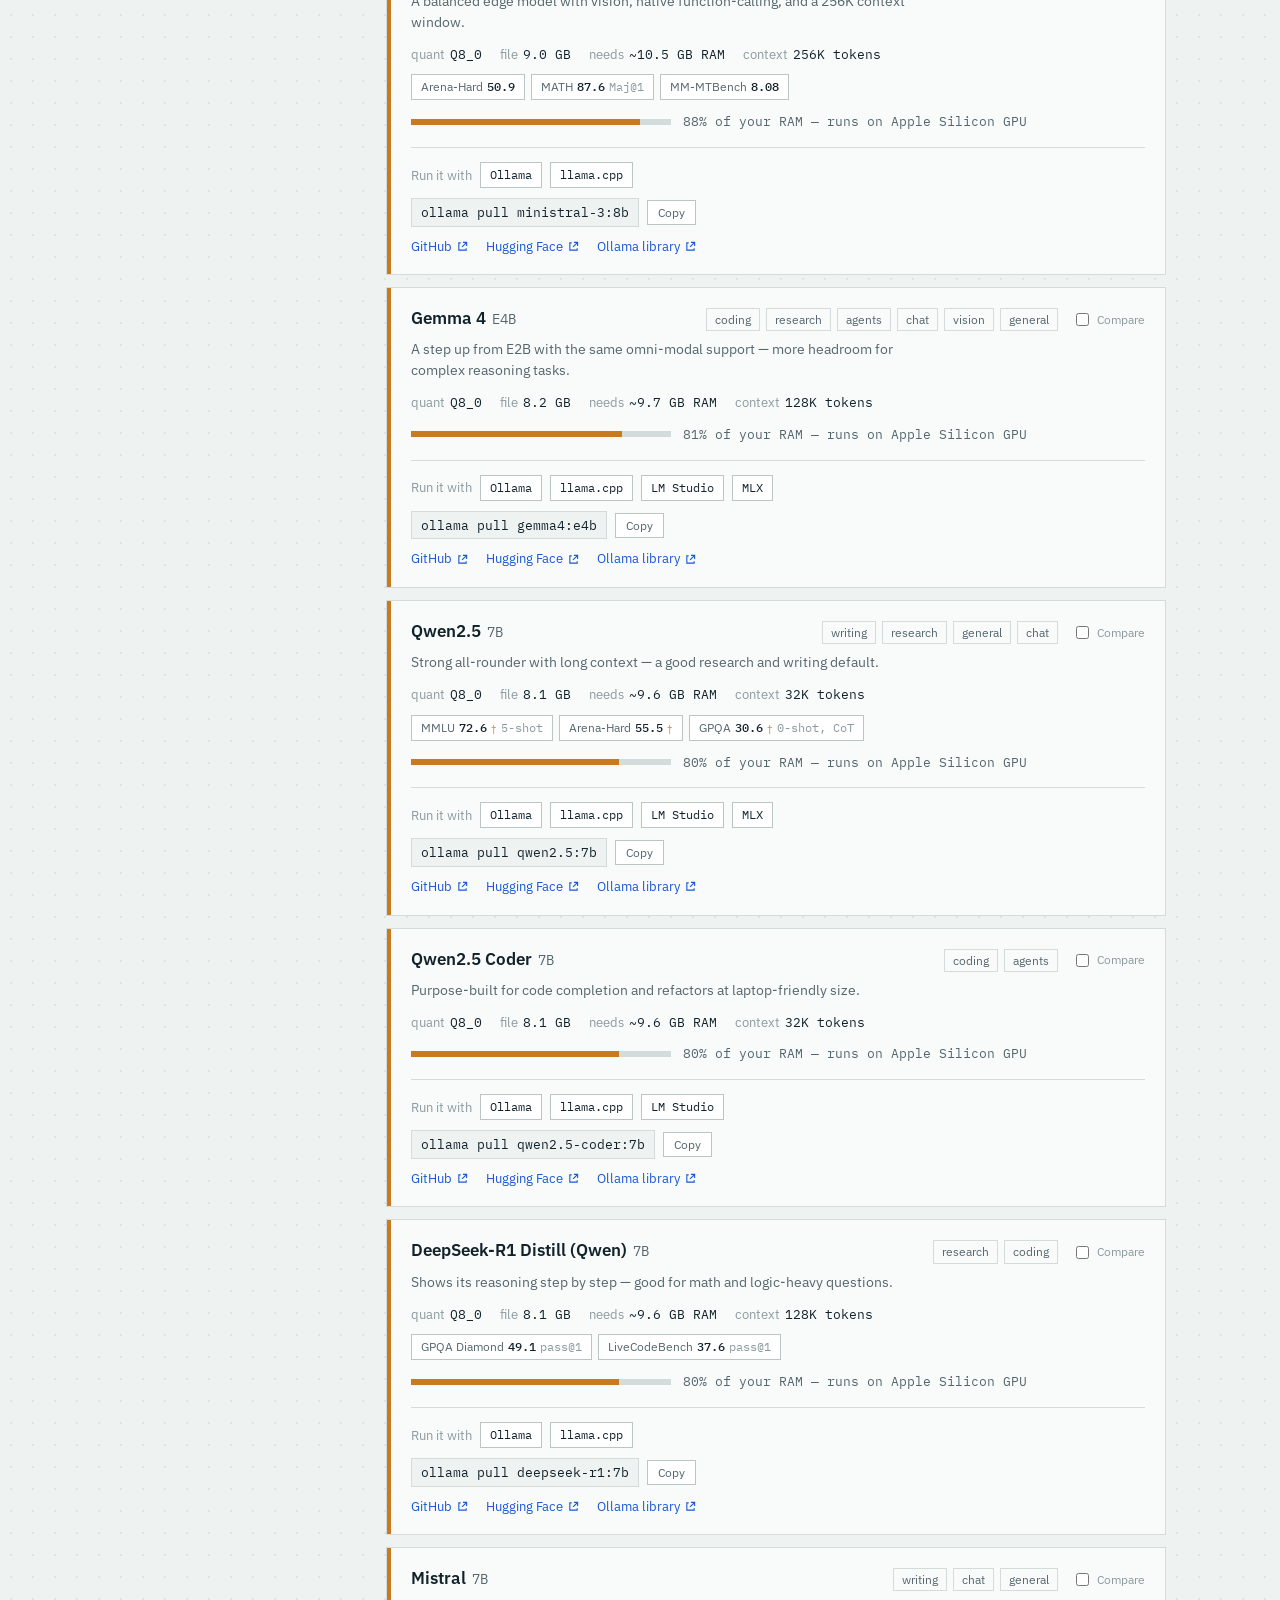
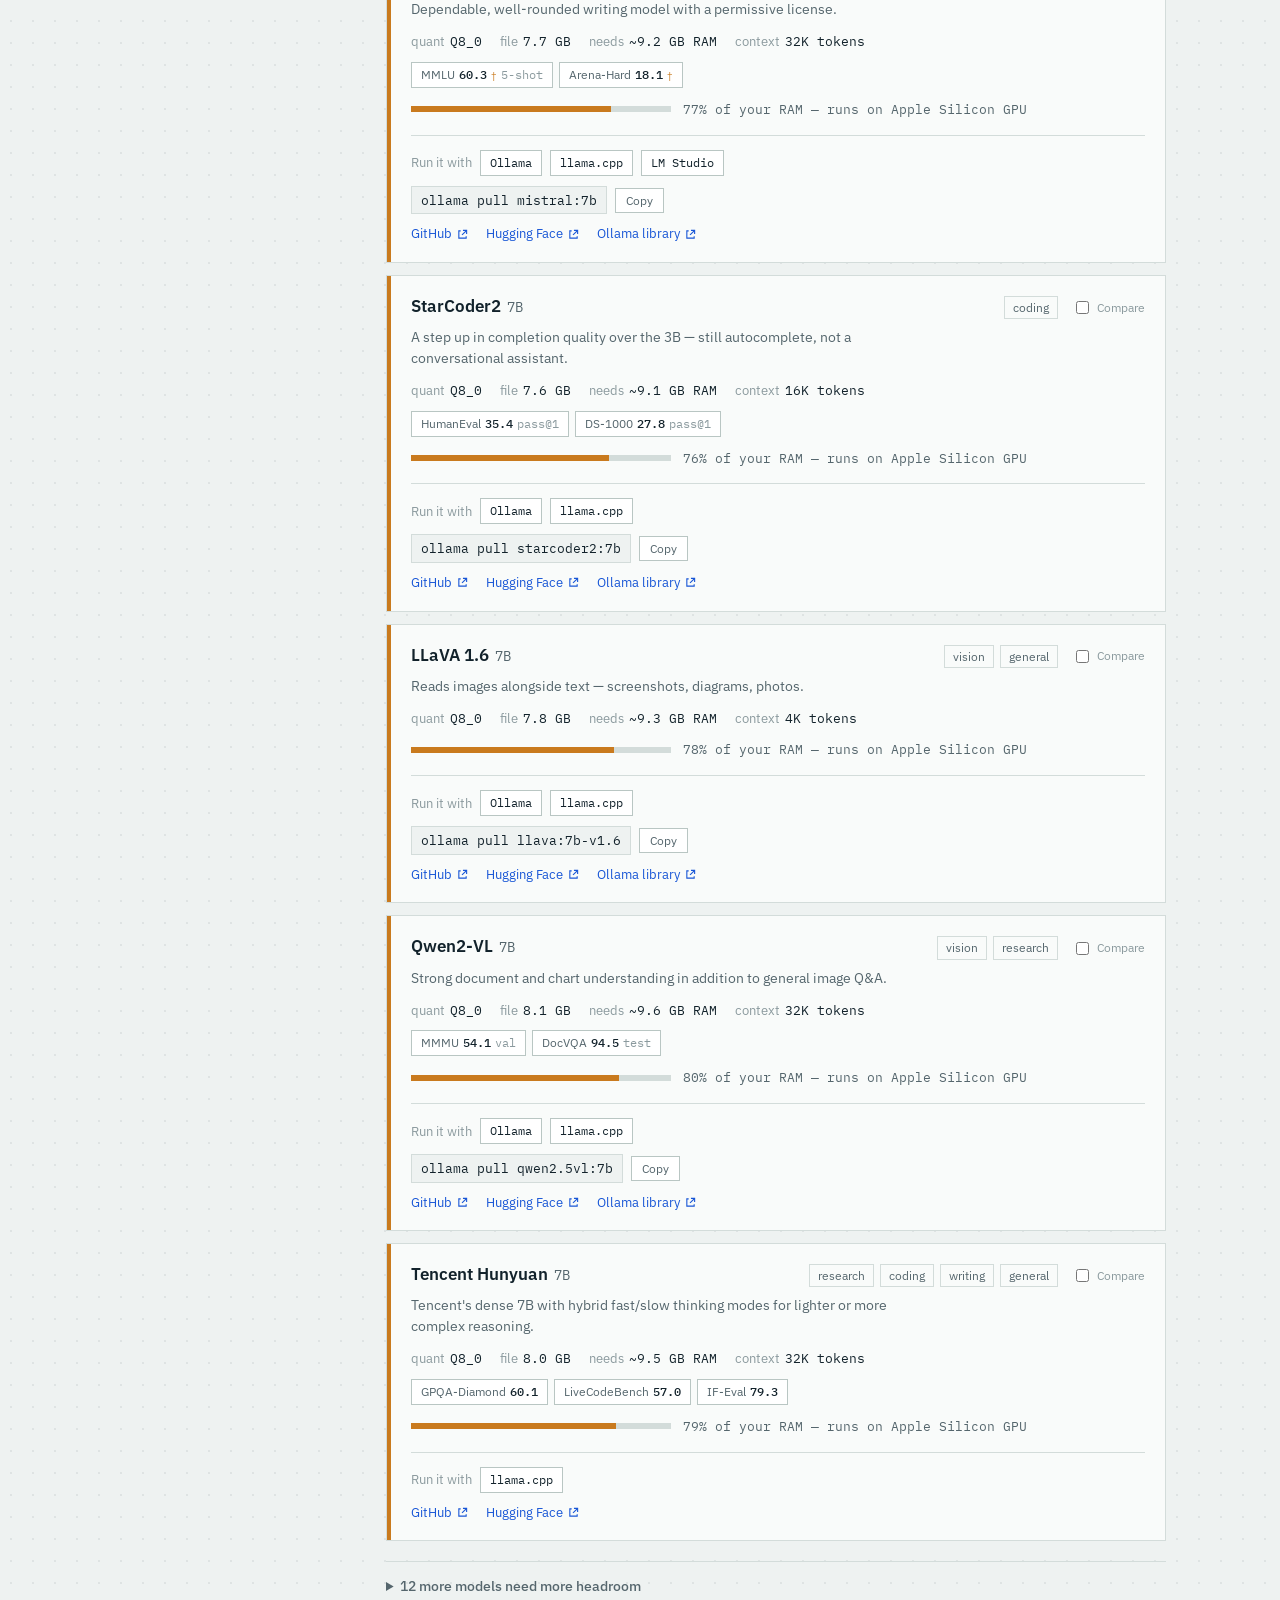
==== commit 7b51c9b6: "Add a Family filter to the sort/filter pane Adds an alphabetized checkbox list of all 28 model famil" ====
--- a/index.html
+++ b/index.html
@@ -118,6 +118,11 @@
         </details>
 
         <details class="filter-group">
+          <summary class="filter-group__title">Family</summary>
+          <div class="filter-group__body" id="family-filters"></div>
+        </details>
+
+        <details class="filter-group">
           <summary class="filter-group__title">Runtime</summary>
           <div class="filter-group__body" id="runtime-filters"></div>
         </details>
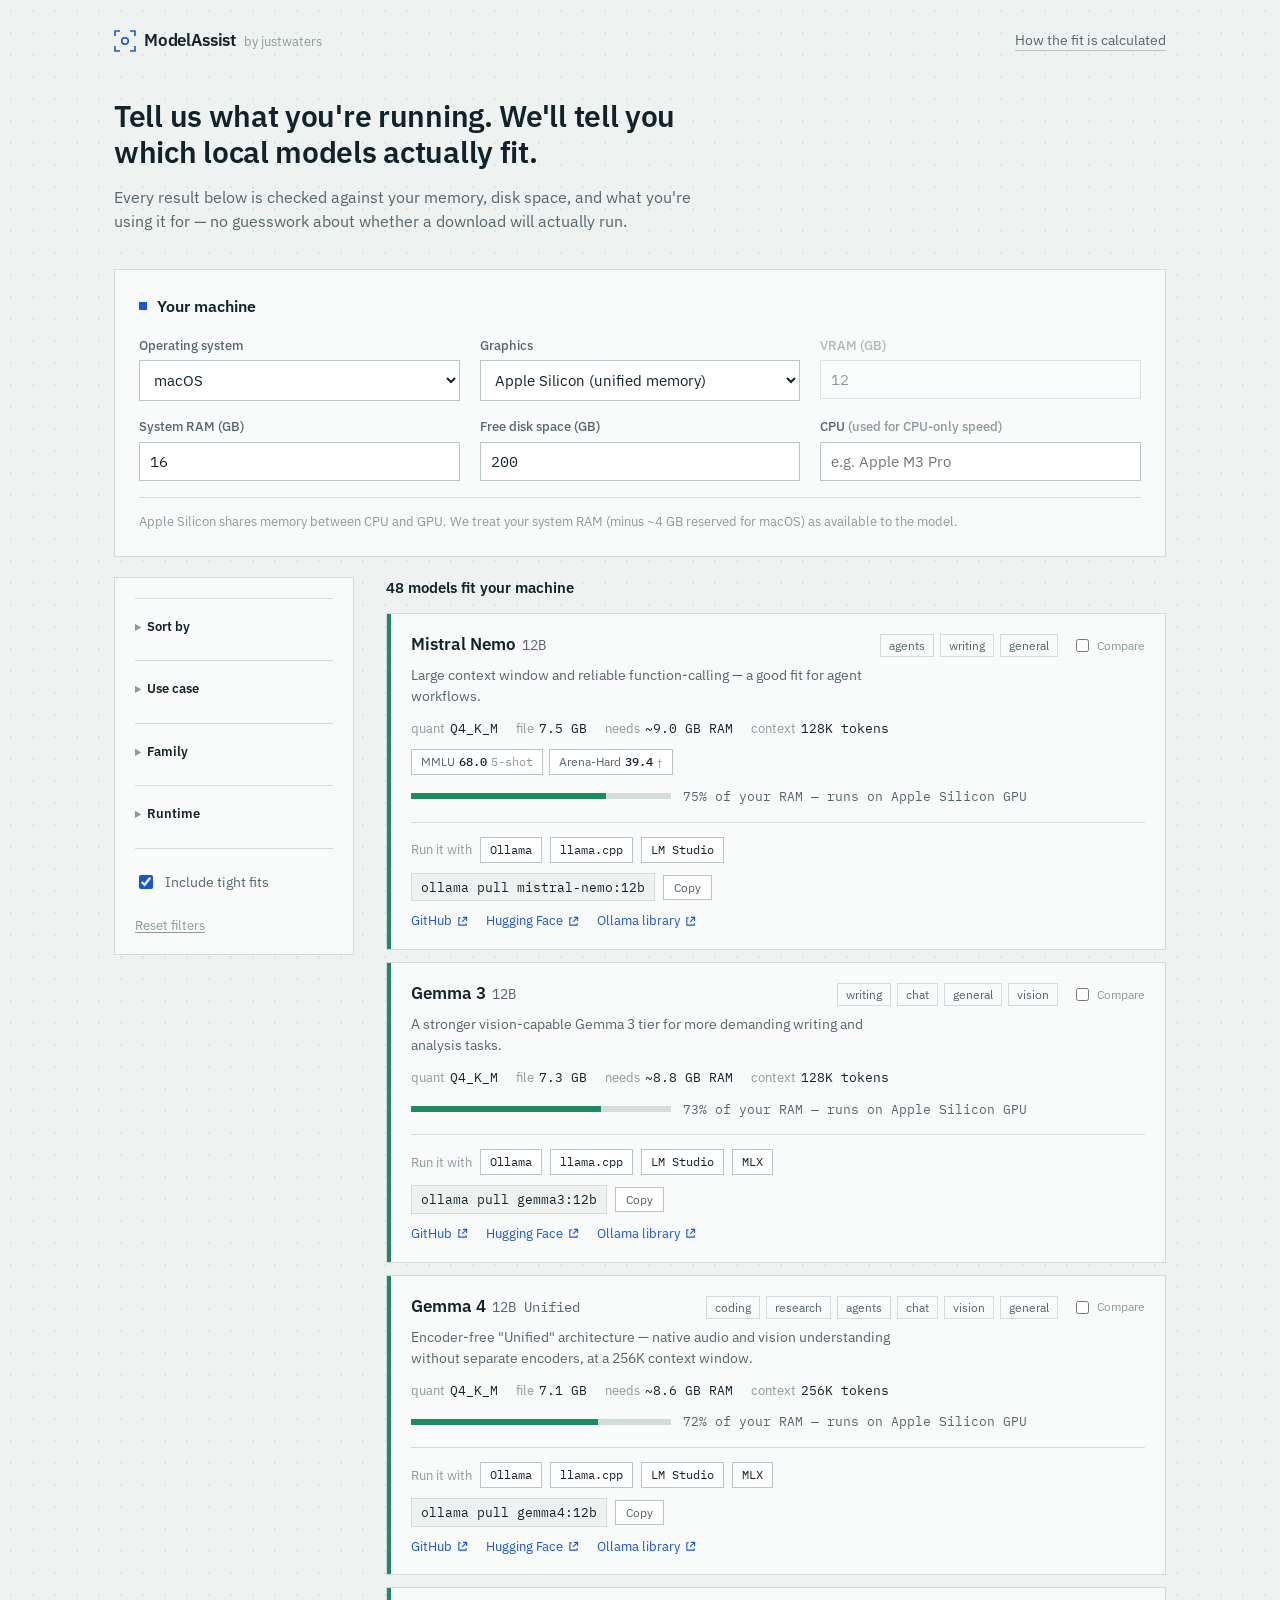
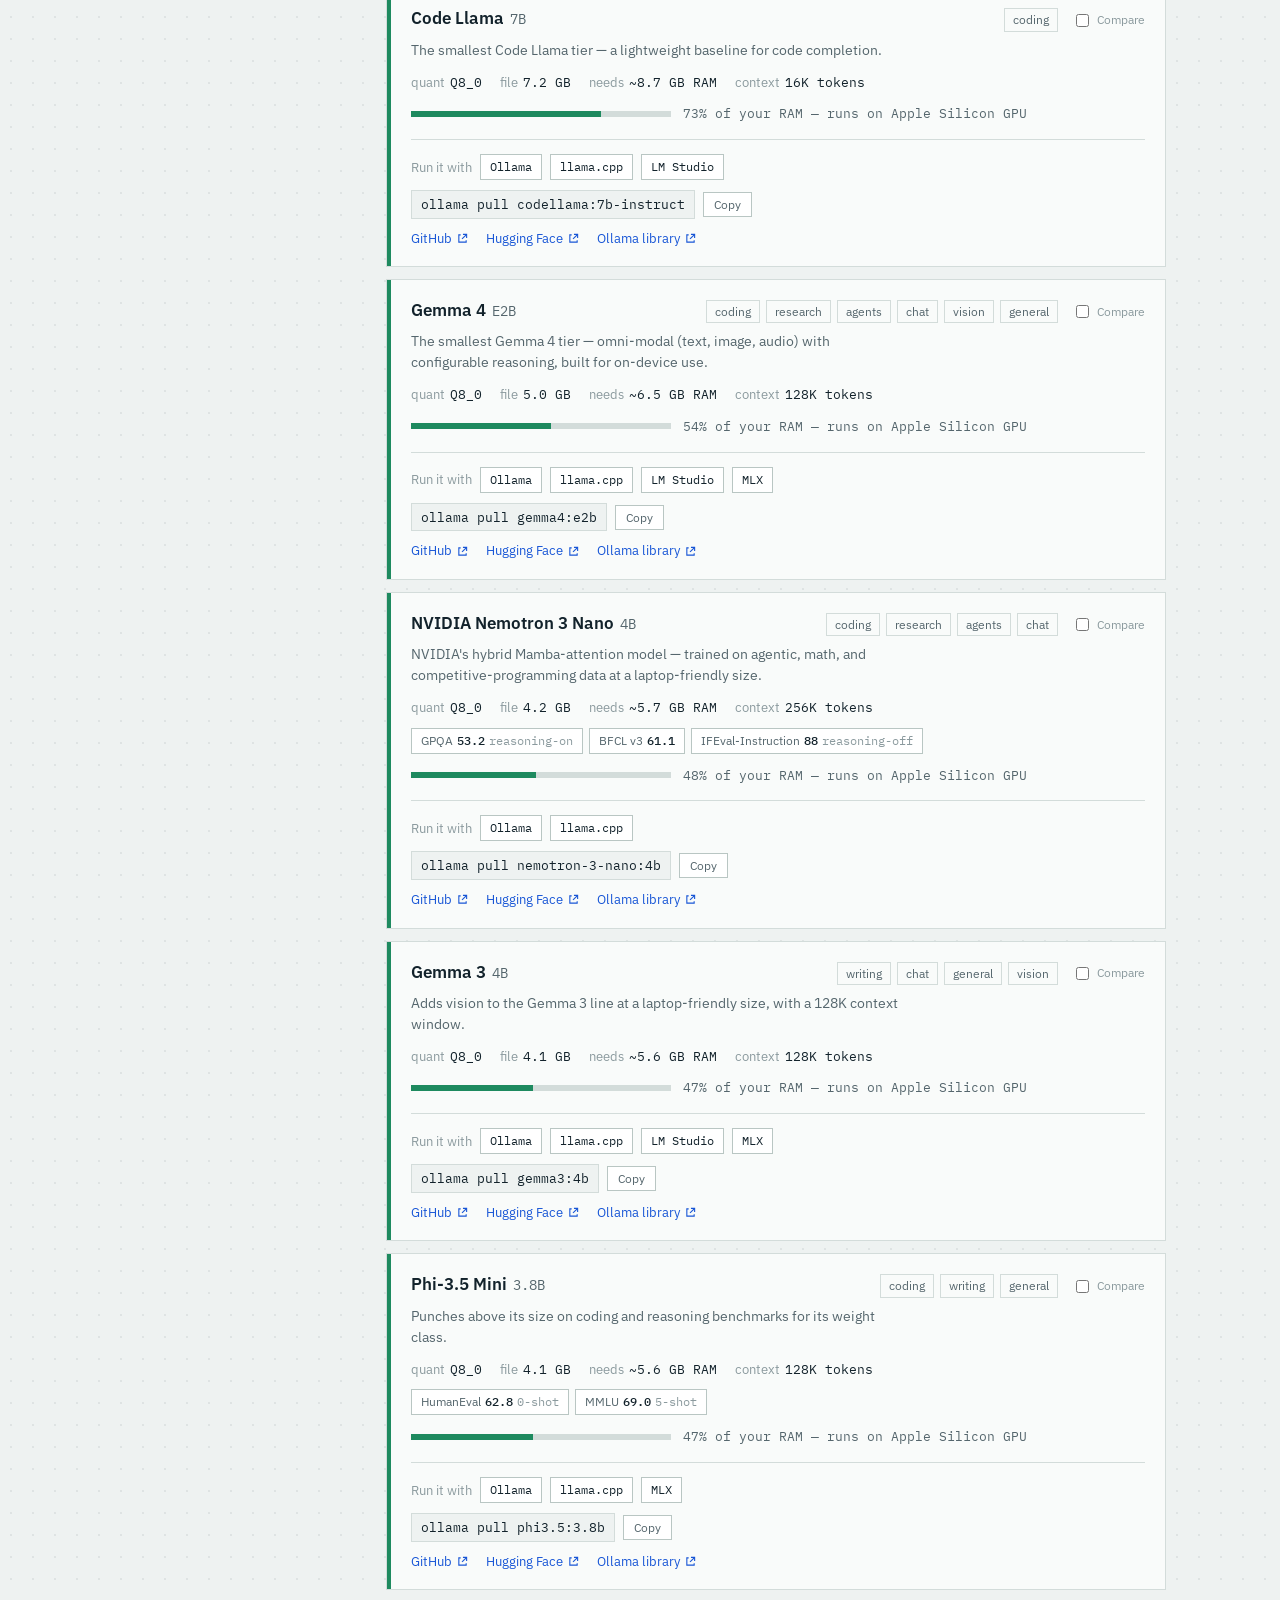
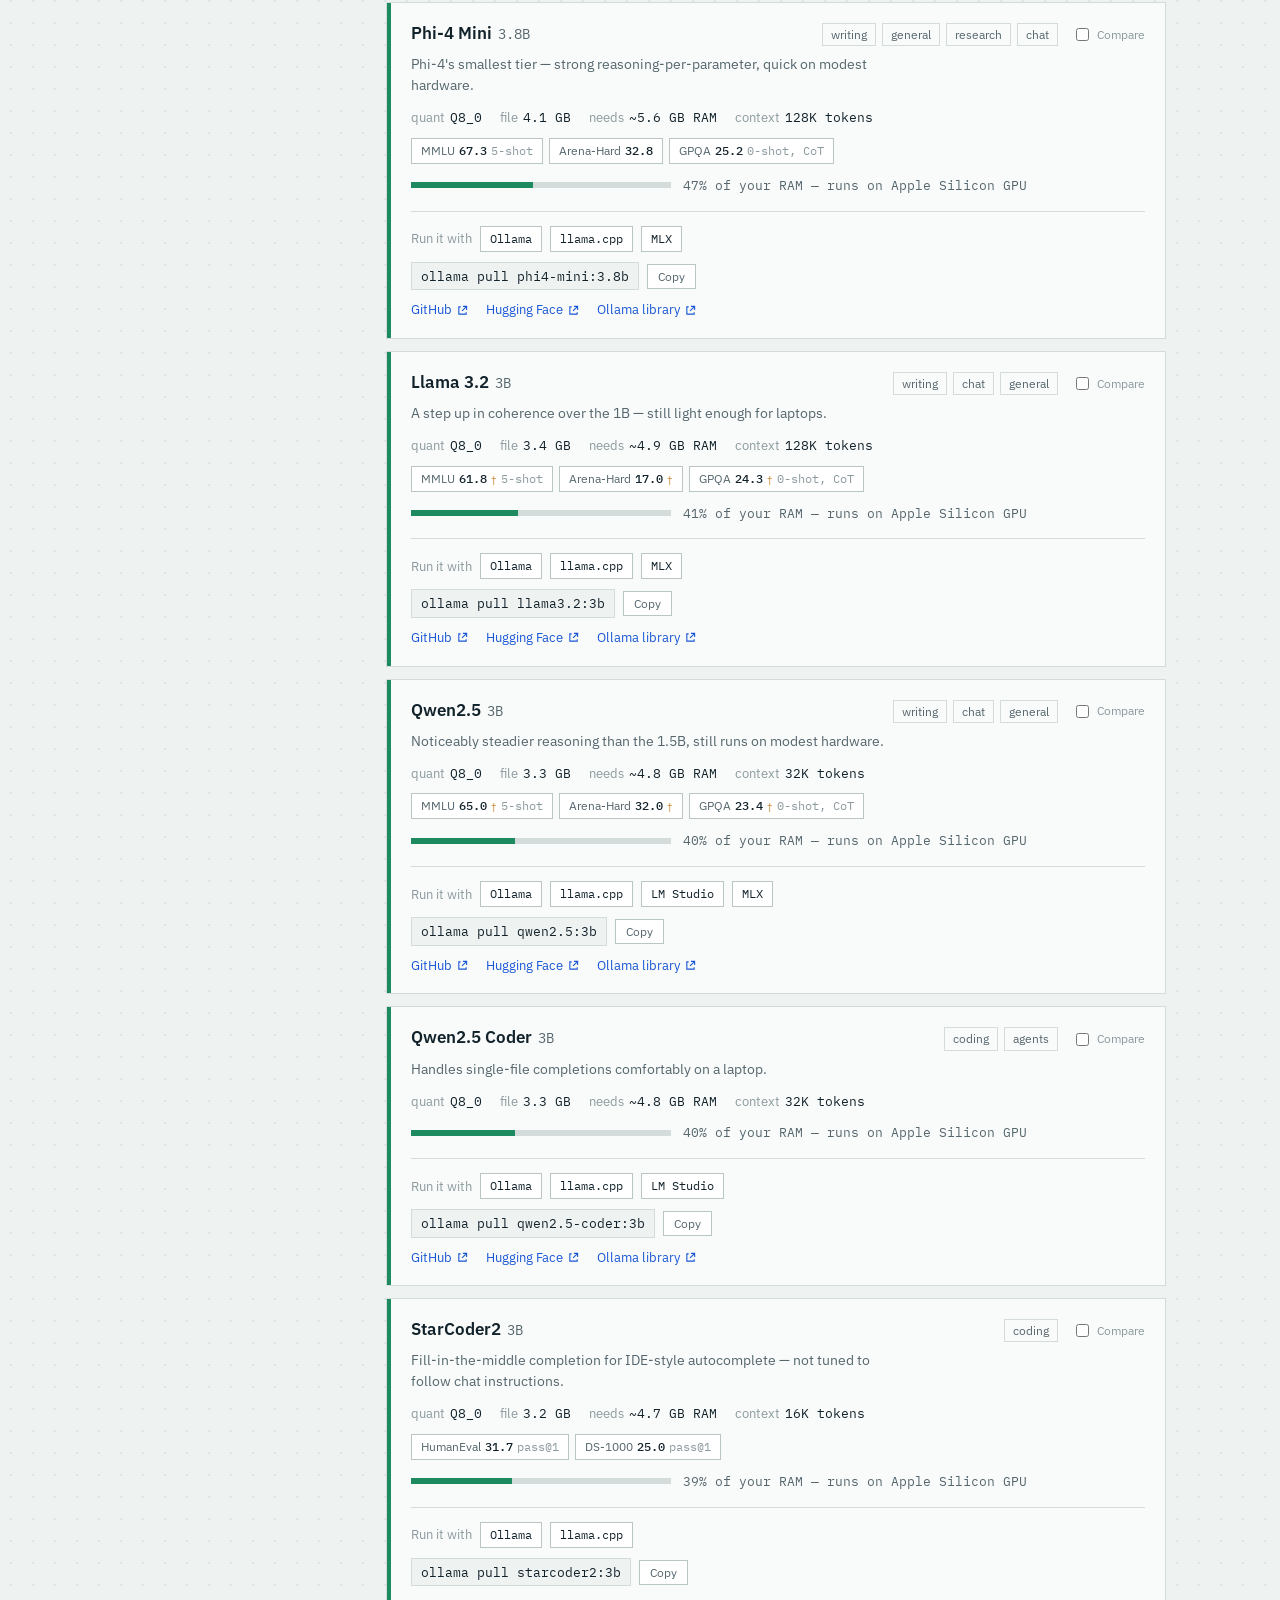
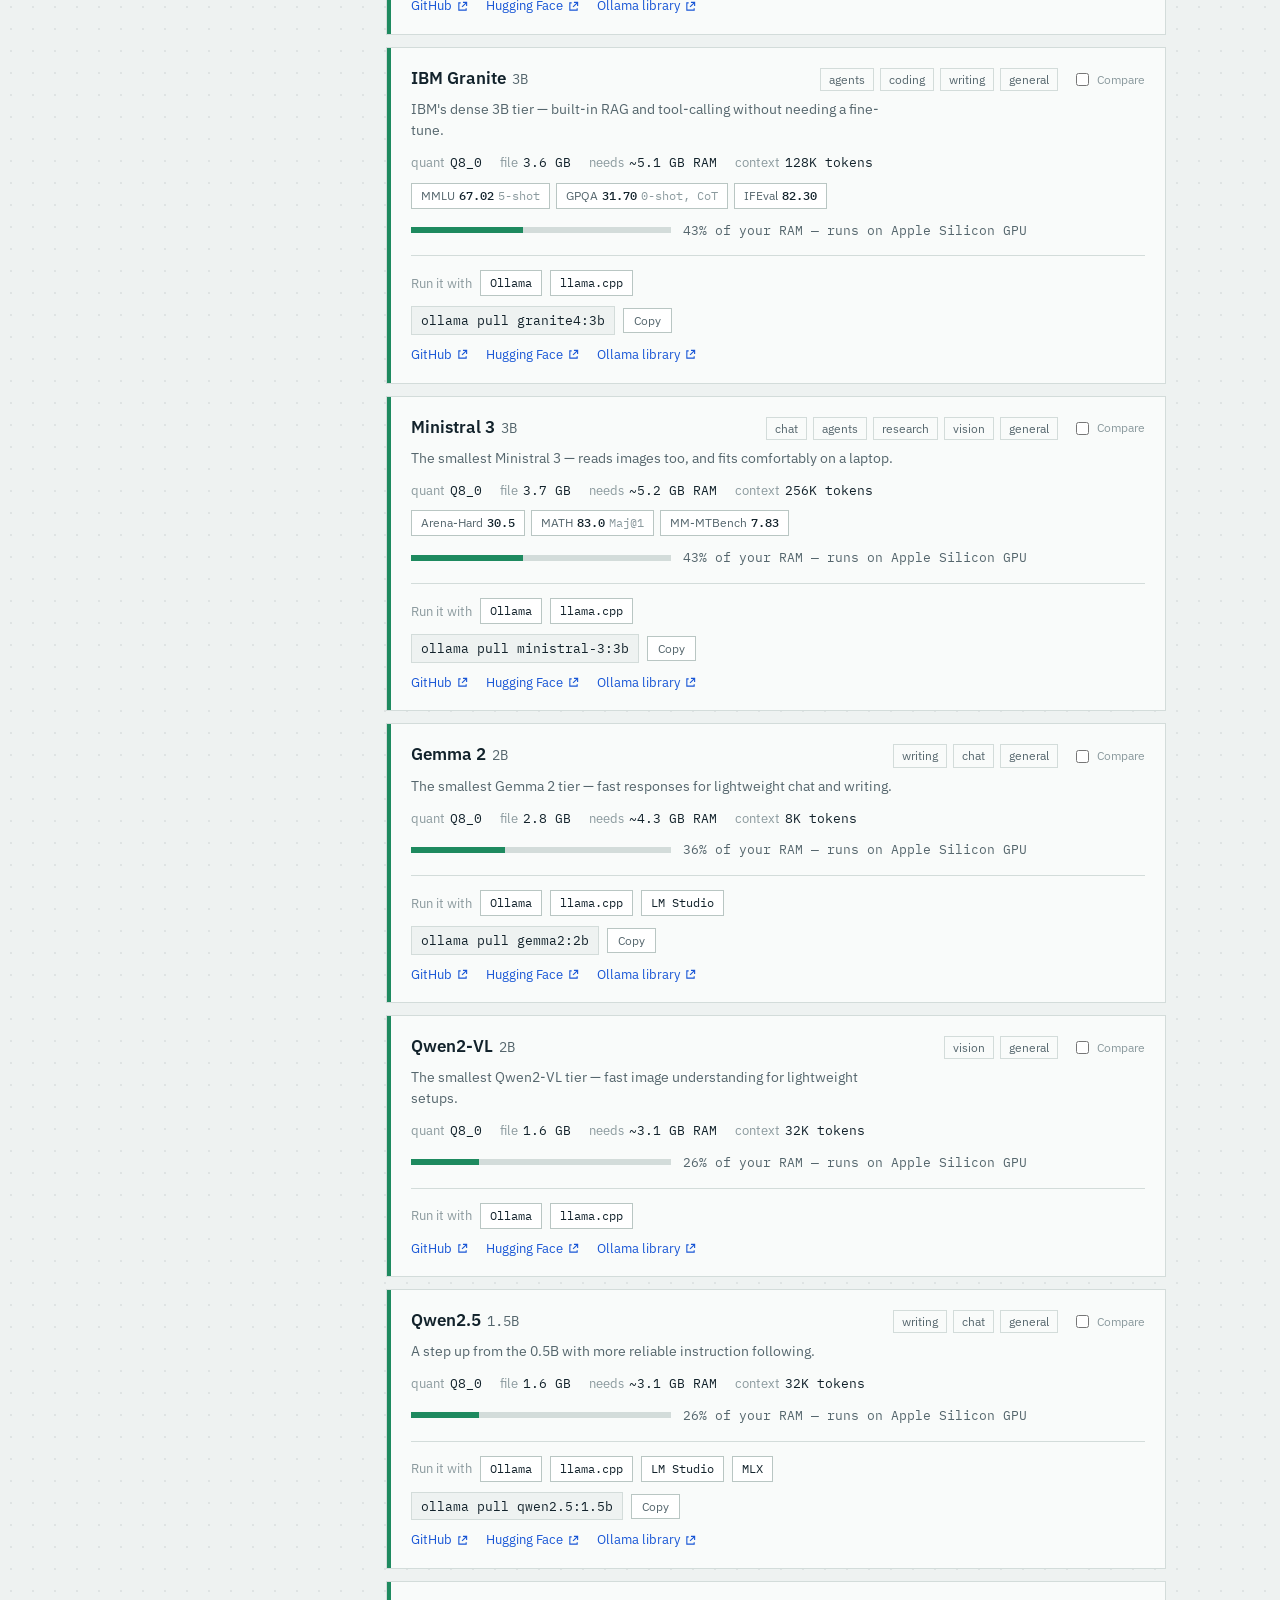
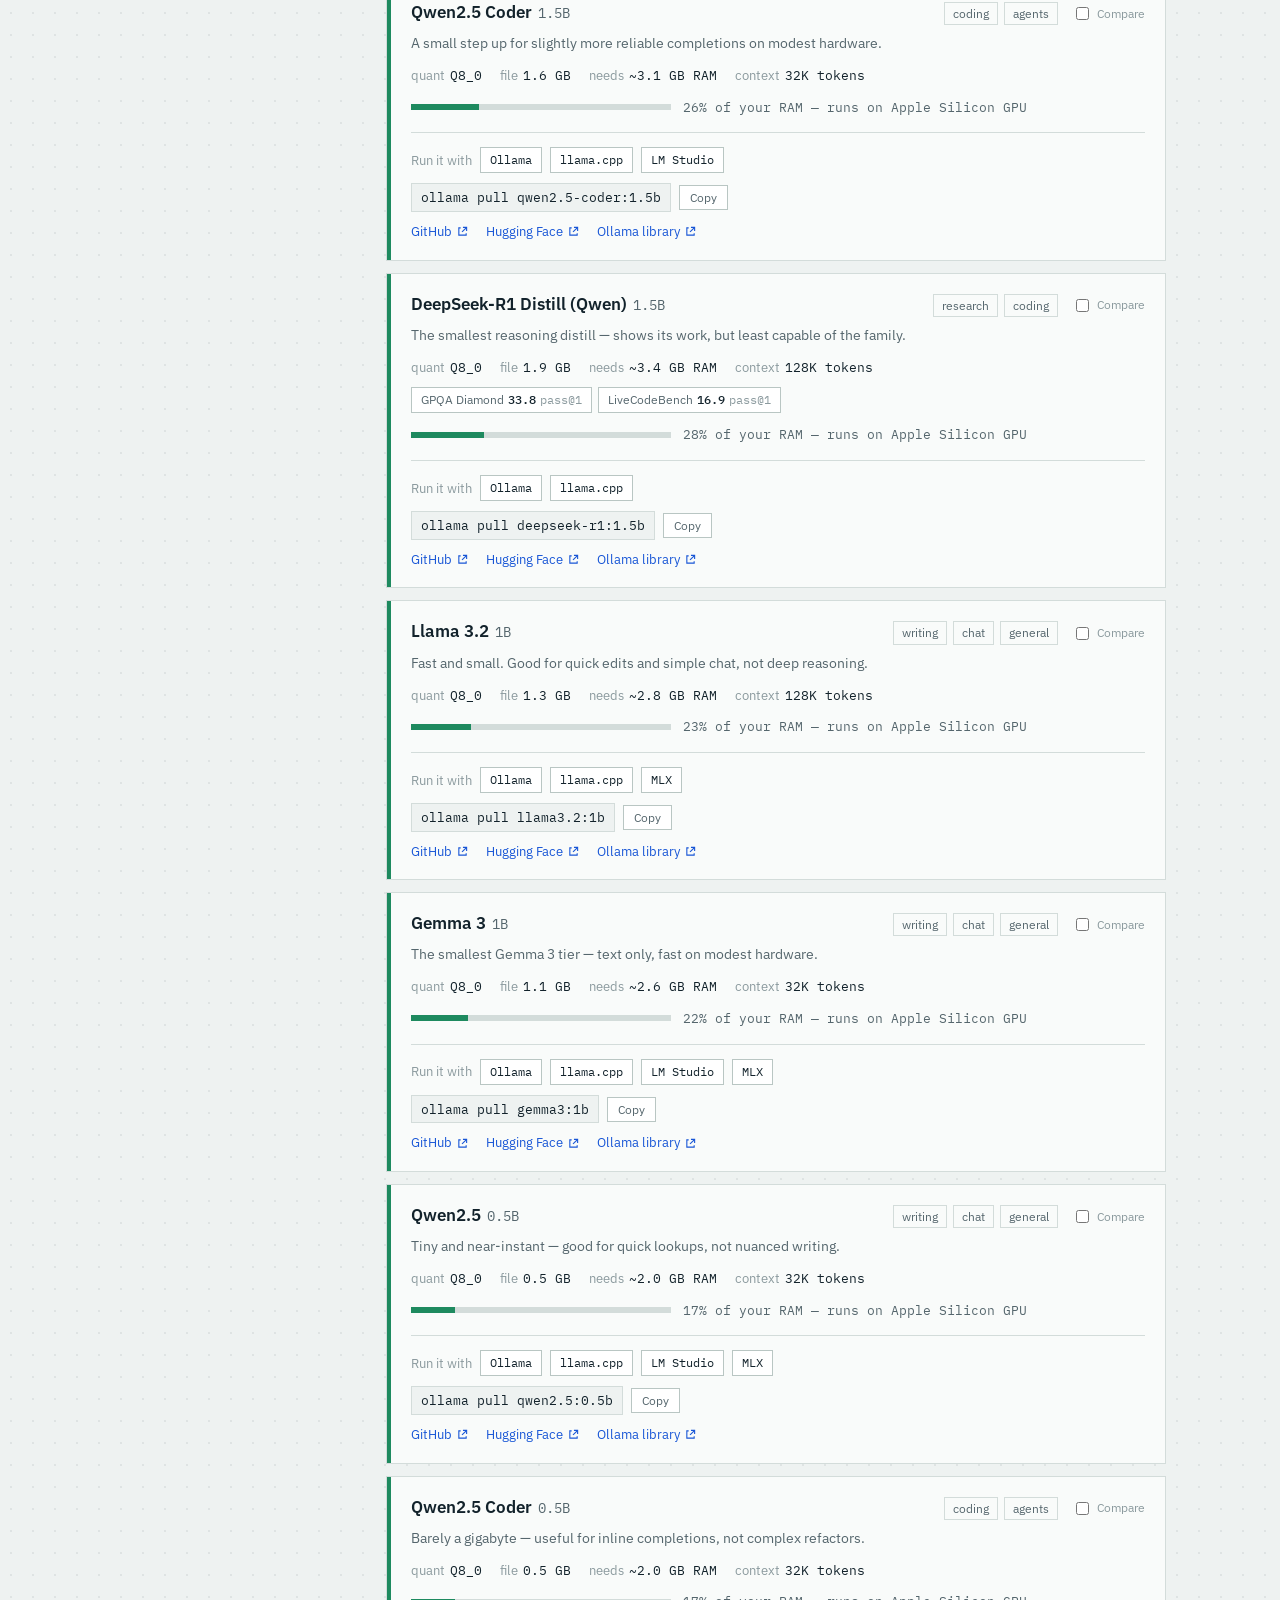
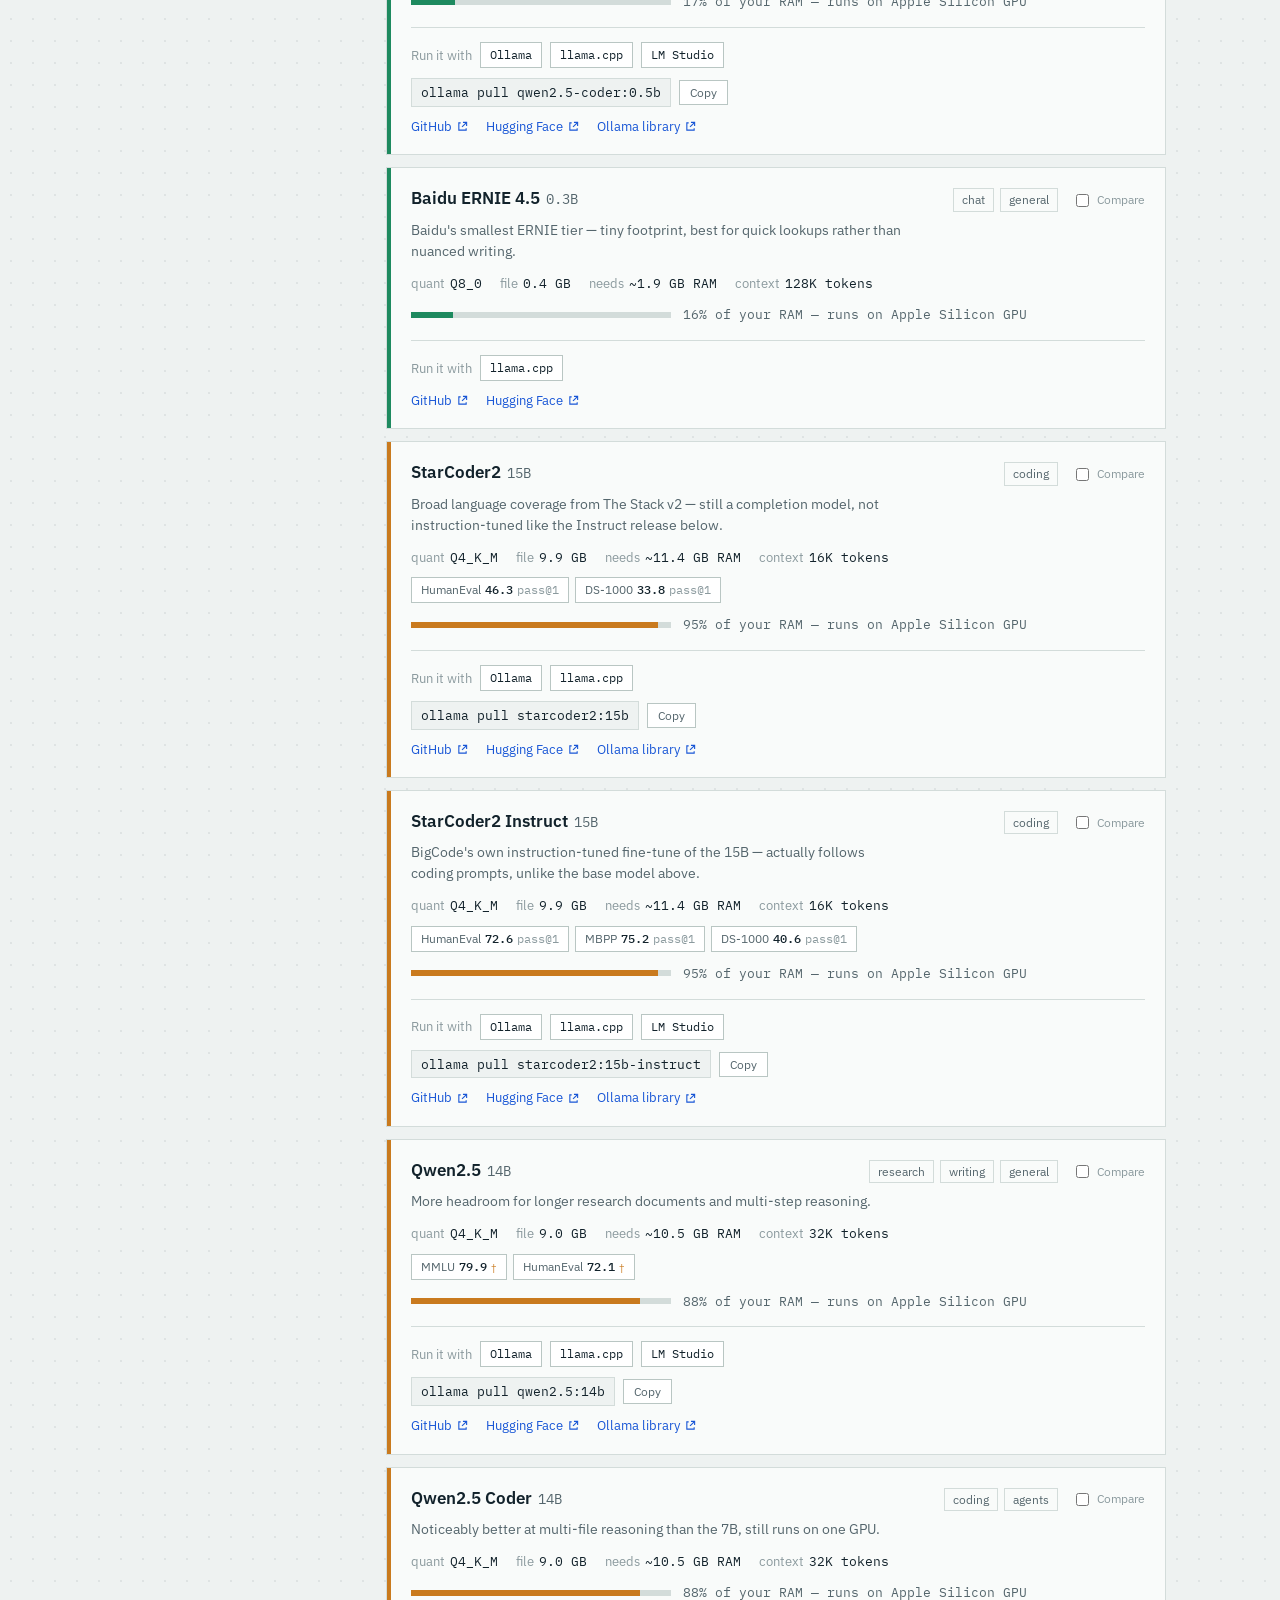
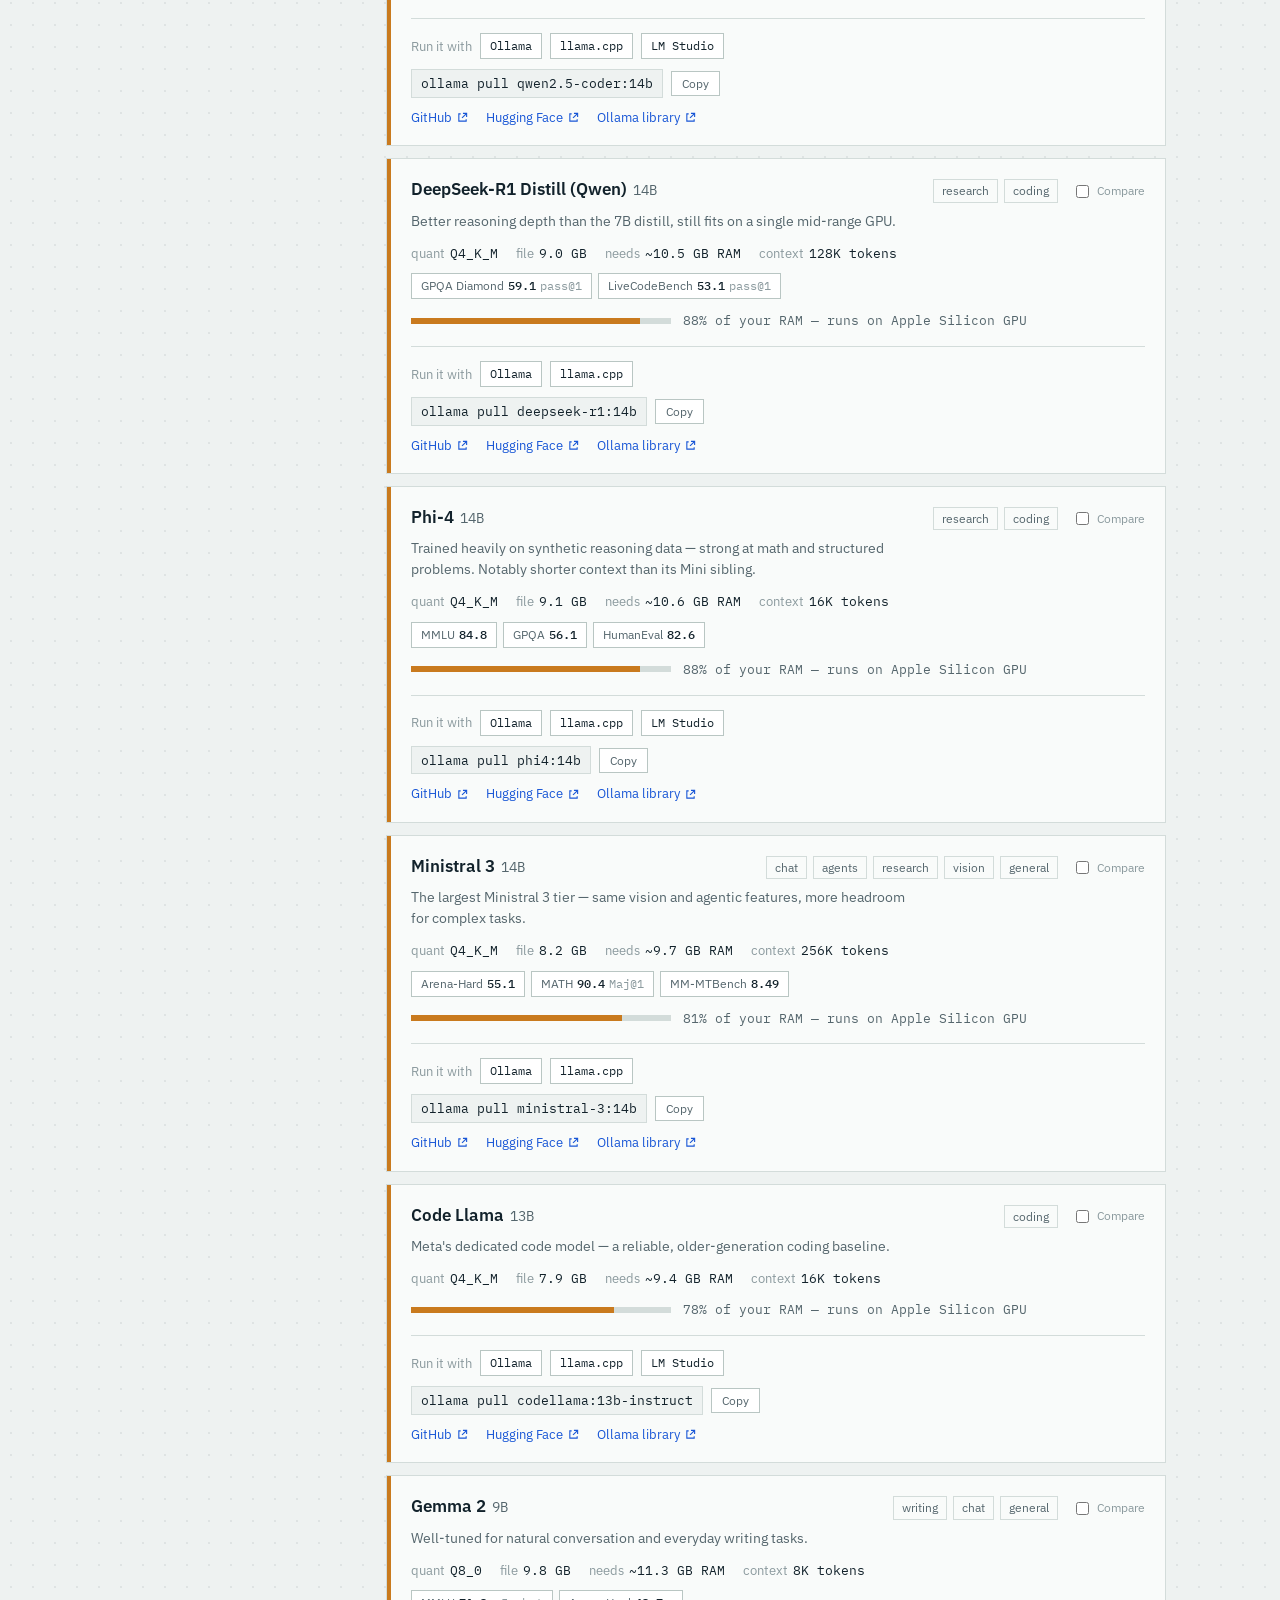
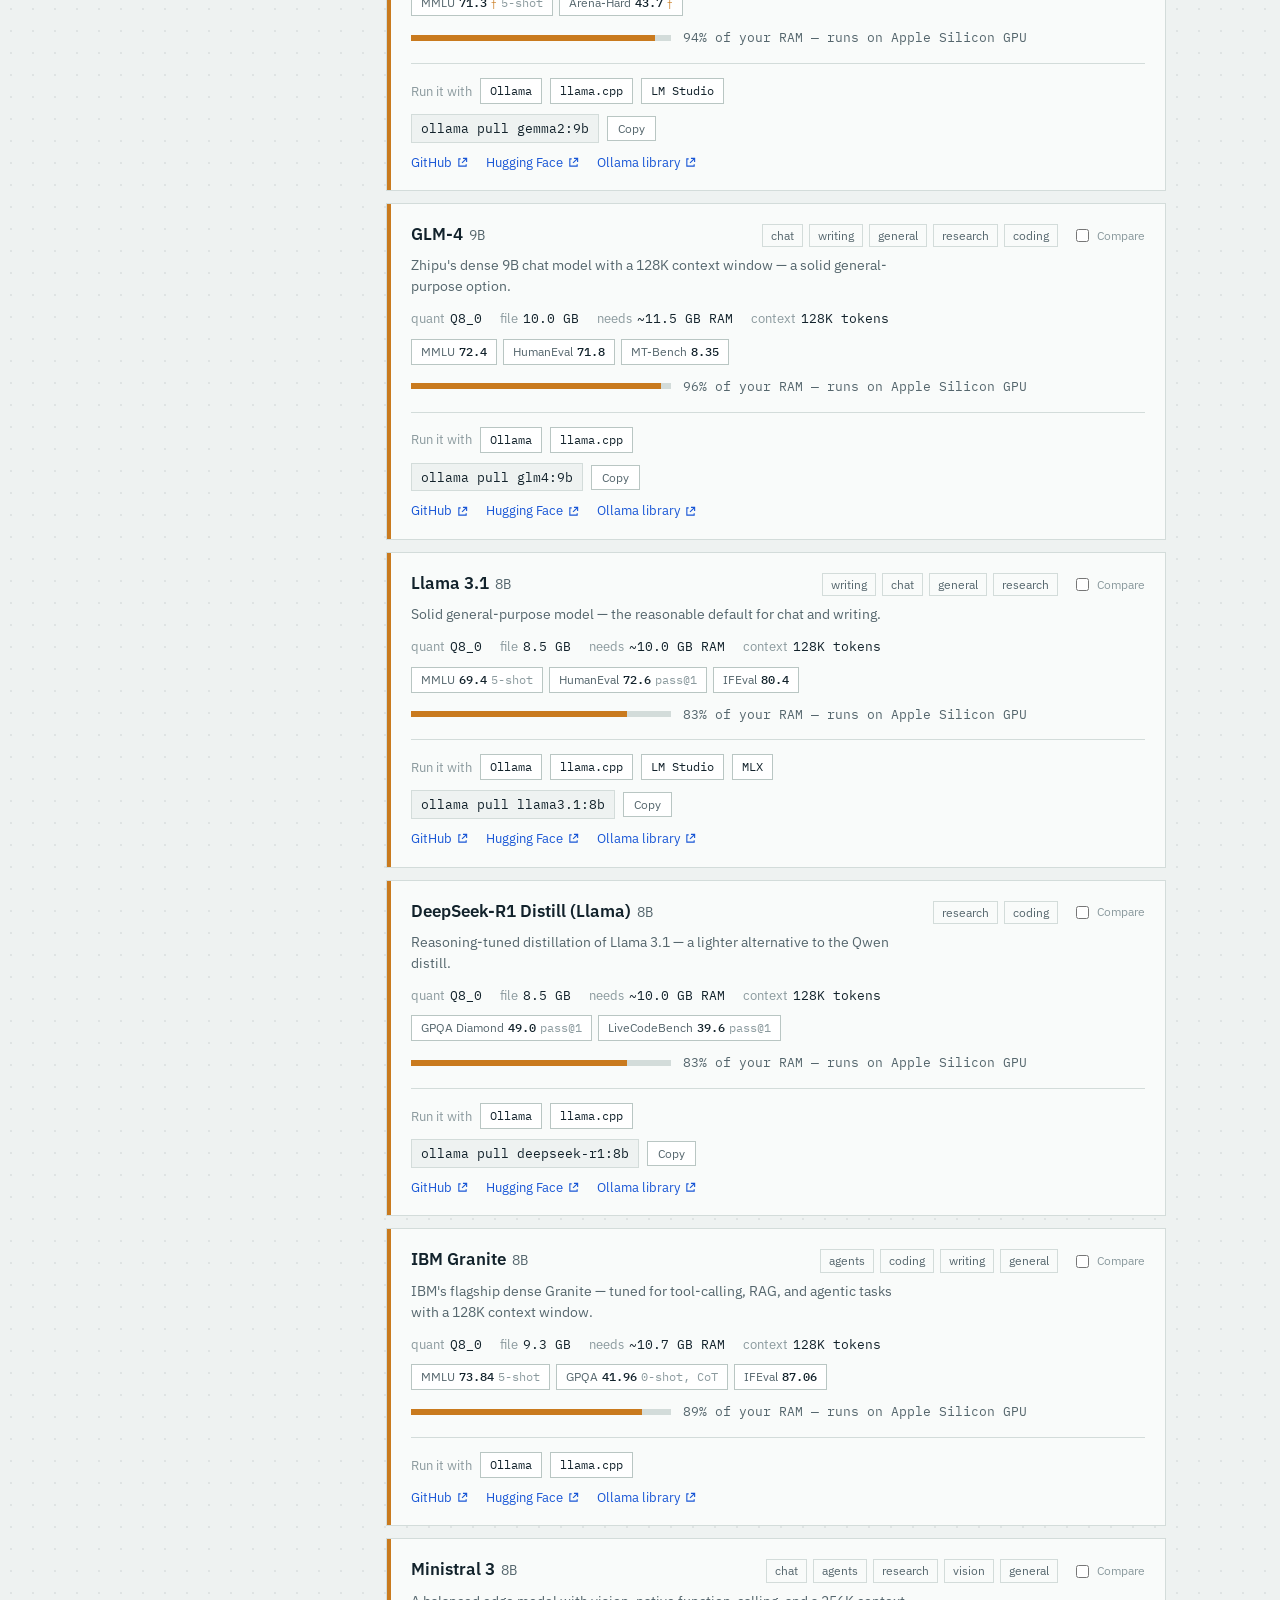
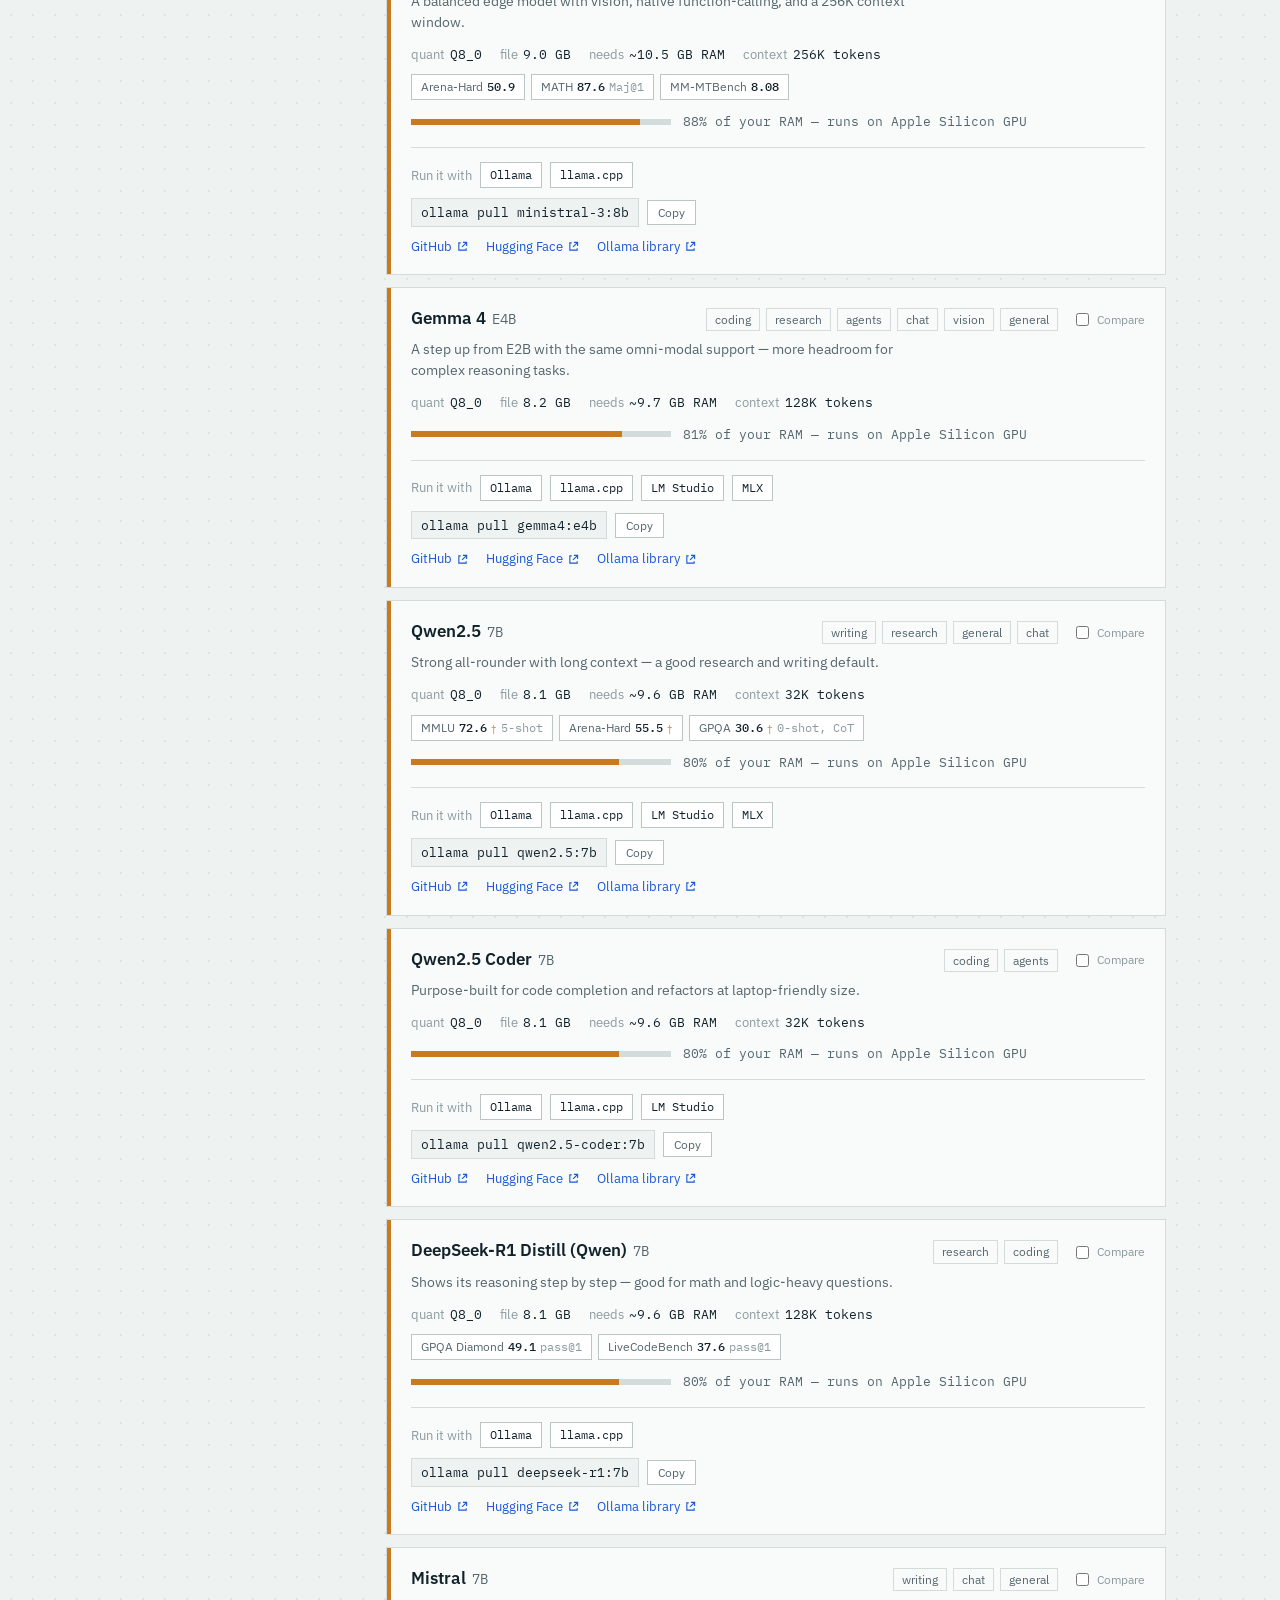
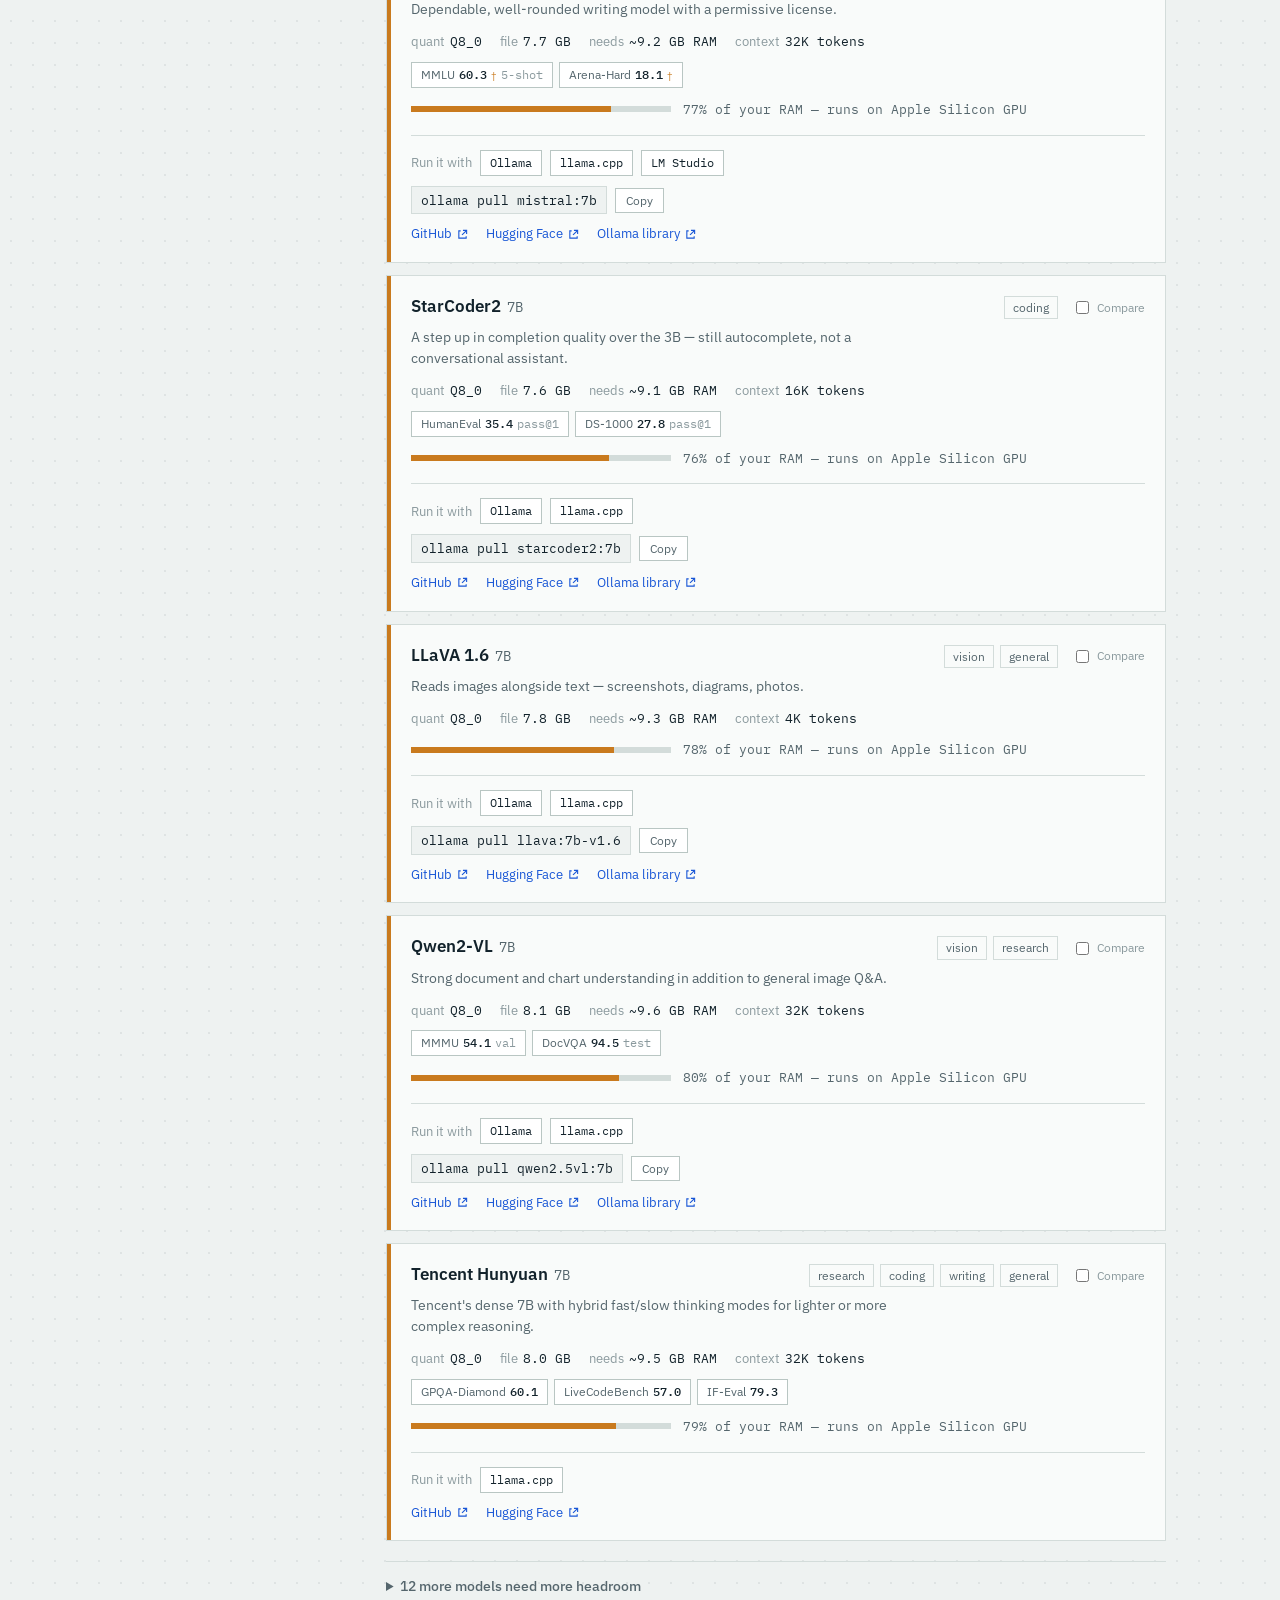
==== commit 084d79b3: "Turn mobile filters into a bottom-right expandable button Replaces the inline filter block stacked a" ====
--- a/index.html
+++ b/index.html
@@ -10,7 +10,8 @@
 <link rel="icon" type="image/png" sizes="32x32" href="favicon-32.png" />
 <link rel="icon" type="image/png" sizes="192x192" href="icon-192.png" />
 <link rel="apple-touch-icon" href="apple-touch-icon.png" />
-<meta name="theme-color" content="#EEF2F1" />
+<meta name="theme-color" content="#EEF2F1" media="(prefers-color-scheme: light)" />
+<meta name="theme-color" content="#10161A" media="(prefers-color-scheme: dark)" />
 
 <meta property="og:type" content="website" />
 <meta property="og:site_name" content="ModelAssist" />
@@ -107,6 +108,11 @@
 
     <div class="layout">
       <aside class="filter-pane" aria-label="Sort and filter results">
+        <div class="filter-pane__mobile-header">
+          <span>Filters</span>
+          <button type="button" class="filter-pane__done" id="filter-sheet-done">Done</button>
+        </div>
+
         <details class="filter-group">
           <summary class="filter-group__title">Sort by</summary>
           <div class="filter-group__body" id="sort-options"></div>
@@ -136,6 +142,11 @@
 
         <button type="button" class="reset-filters" id="reset-filters">Reset filters</button>
       </aside>
+
+      <div class="filter-sheet-backdrop" id="filter-sheet-backdrop" hidden></div>
+      <button type="button" class="mobile-filter-fab" id="mobile-filter-fab">
+        Filters<span class="mobile-filter-fab__badge" id="mobile-filter-badge" hidden></span>
+      </button>
 
       <section class="results" aria-labelledby="results-heading">
         <div class="results__header">
--- a/styles.css
+++ b/styles.css
@@ -1,7 +1,10 @@
 /* ---------- tokens ---------- */
 :root {
+  color-scheme: light dark;
+
   --paper: #eef2f1;
   --paper-raised: #f9fbfa;
+  --surface: #ffffff;
   --ink: #12222b;
   --ink-muted: #55666d;
   --ink-faint: #8b9a9e;
@@ -20,6 +23,42 @@
   --font-mono: "IBM Plex Mono", ui-monospace, monospace;
 
   --dot-grid: radial-gradient(circle, rgba(18, 34, 43, 0.07) 1px, transparent 1px);
+
+  /* Fixed regardless of theme — the compare tray is a floating dark bar in
+     both light and dark mode, not a themed surface. */
+  --tray-bg: #12222b;
+  --tray-fg: #ffffff;
+
+  /* --accent gets brighter in dark mode so it stays legible as text/links
+     against a dark page — but that same brightness fails contrast when used
+     as a solid fill under white button text. This stays constant instead. */
+  --accent-solid: #1856d6;
+}
+
+/* Same "spec paper" system, inverted — a dark datasheet rather than a paper one.
+   Every component below reads these tokens, so the whole page repaints for free;
+   the only non-token overrides are a few native-control affordances. */
+@media (prefers-color-scheme: dark) {
+  :root {
+    --paper: #10161a;
+    --paper-raised: #171f24;
+    --surface: #1f292e;
+    --ink: #e6edee;
+    --ink-muted: #93a5a9;
+    --ink-faint: #5c6d71;
+    --line: #263136;
+    --line-strong: #384347;
+    --accent: #5b9bff;
+    --accent-tint: #142033;
+    --good: #34b579;
+    --good-tint: #12271d;
+    --warn: #e0973c;
+    --warn-tint: #2c2013;
+    --over: #d9635f;
+    --over-tint: #2c1716;
+
+    --dot-grid: radial-gradient(circle, rgba(255, 255, 255, 0.06) 1px, transparent 1px);
+  }
 }
 
 /* ---------- reset ---------- */
@@ -166,7 +205,7 @@
 
 .field__input {
   border: 1px solid var(--line-strong);
-  background: #fff;
+  background: var(--surface);
   color: var(--ink);
   padding: 9px 10px;
   font-size: 14.5px;
@@ -210,8 +249,92 @@
   max-height: calc(100vh - 40px);
   overflow-y: auto;
 }
+.filter-pane__mobile-header { display: none; }
+
+/* On mobile, the sidebar becomes a bottom sheet opened from a fixed corner
+   button instead of a block stacked above the results — the results are
+   what people came for; filters are a tool they reach for, not read past. */
 @media (max-width: 760px) {
-  .filter-pane { position: static; max-height: none; overflow-y: visible; }
+  .filter-pane {
+    position: fixed;
+    inset: auto 0 0 0;
+    top: auto;
+    max-height: 80vh;
+    border: none;
+    border-top: 1px solid var(--line-strong);
+    box-shadow: 0 -12px 28px rgba(0, 0, 0, 0.28);
+    z-index: 70;
+    transform: translateY(100%);
+    transition: transform 0.22s ease;
+    padding: 16px 20px 24px;
+  }
+  .filter-pane.is-open { transform: translateY(0); }
+
+  .filter-pane__mobile-header {
+    display: flex;
+    align-items: center;
+    justify-content: space-between;
+    font-size: 15px;
+    font-weight: 600;
+    padding-bottom: 4px;
+  }
+  .filter-pane__done {
+    background: none;
+    border: 1px solid var(--line-strong);
+    color: var(--ink-muted);
+    font-size: 13px;
+    padding: 6px 14px;
+    cursor: pointer;
+  }
+  .filter-pane__done:hover { border-color: var(--accent); color: var(--accent); }
+}
+
+.filter-sheet-backdrop {
+  display: none;
+}
+.filter-sheet-backdrop[hidden] { display: none; }
+@media (max-width: 760px) {
+  .filter-sheet-backdrop:not([hidden]) {
+    display: block;
+    position: fixed;
+    inset: 0;
+    background: rgba(0, 0, 0, 0.4);
+    z-index: 65;
+  }
+}
+
+.mobile-filter-fab {
+  display: none;
+}
+@media (max-width: 760px) {
+  .mobile-filter-fab {
+    display: flex;
+    align-items: center;
+    gap: 7px;
+    position: fixed;
+    right: 20px;
+    bottom: 20px;
+    z-index: 55;
+    background: var(--tray-bg);
+    color: var(--tray-fg);
+    border: none;
+    font-family: var(--font-sans);
+    font-size: 14px;
+    font-weight: 500;
+    padding: 12px 18px;
+    box-shadow: 0 6px 16px rgba(0, 0, 0, 0.3);
+    cursor: pointer;
+    transition: bottom 0.2s ease;
+  }
+  .mobile-filter-fab.is-above-tray { bottom: 84px; }
+}
+.mobile-filter-fab__badge {
+  background: var(--accent);
+  color: #fff;
+  font-family: var(--font-mono);
+  font-size: 11px;
+  line-height: 1;
+  padding: 3px 6px;
 }
 
 .filter-group {
@@ -391,7 +514,7 @@
   align-items: baseline;
   gap: 4px;
   border: 1px solid var(--line-strong);
-  background: #fff;
+  background: var(--surface);
   padding: 3px 9px;
   font-size: 12px;
   color: var(--ink-muted);
@@ -458,7 +581,7 @@
   font-size: 12px;
   font-family: var(--font-mono);
   border: 1px solid var(--line-strong);
-  background: #fff;
+  background: var(--surface);
   padding: 3px 9px;
 }
 
@@ -497,7 +620,7 @@
   font-family: var(--font-sans);
   font-size: 12px;
   color: var(--ink-muted);
-  background: #fff;
+  background: var(--surface);
   border: 1px solid var(--line-strong);
   padding: 4px 10px;
   cursor: pointer;
@@ -581,8 +704,13 @@
   right: 0;
   bottom: 0;
   z-index: 40;
-  background: var(--ink);
-  color: #fff;
+  background: var(--tray-bg);
+  color: var(--tray-fg);
+  /* --tray-bg is fixed near-black — in light mode that alone reads as a
+     floating bar, but on a dark page the two are close enough in value to
+     blur together. A shadow (not a background-dependent border) keeps the
+     edge visible regardless of what's directly behind it. */
+  box-shadow: 0 -8px 20px rgba(0, 0, 0, 0.35);
   padding: 14px 24px;
   display: flex;
   align-items: center;
@@ -631,7 +759,7 @@
 }
 .compare-tray__clear:hover { color: #fff; }
 .compare-tray__open {
-  background: var(--accent);
+  background: var(--accent-solid);
   color: #fff;
   border: none;
   font-size: 13.5px;
@@ -744,3 +872,32 @@
 .compare-table .compare-status--good { color: var(--good); }
 .compare-table .compare-status--tight { color: var(--warn); }
 .compare-table .compare-status--over { color: var(--over); }
+
+/* ---------- mobile density ---------- */
+@media (max-width: 560px) {
+  /* The gauge track and its label were sharing one flex row — on a phone the
+     label text alone is nearly as wide as the card, so the track (flex:1)
+     got squeezed down to a sliver and the bar effectively disappeared.
+     Stack them instead so the bar always renders at full, readable width. */
+  .fit-gauge {
+    flex-direction: column;
+    align-items: stretch;
+    gap: 6px;
+  }
+  .fit-gauge__track {
+    /* flex:1 sets flex-basis:0%, which targets the main axis — once the
+       container switches to column, that's height, so flex:1 would silently
+       collapse the bar's explicit height:6px to zero. Drop it now that the
+       track no longer needs to share horizontal space with the label. */
+    flex: none;
+    max-width: none;
+  }
+
+  .panel { padding: 18px; }
+  .model-row__body { padding: 16px; }
+  .model-row__spec { gap: 8px 14px; }
+  .runtime-row, .links-row, .install-row { gap: 7px; }
+  .bench-table { gap: 5px; }
+
+  .compare-toggle { font-size: 11.5px; }
+}
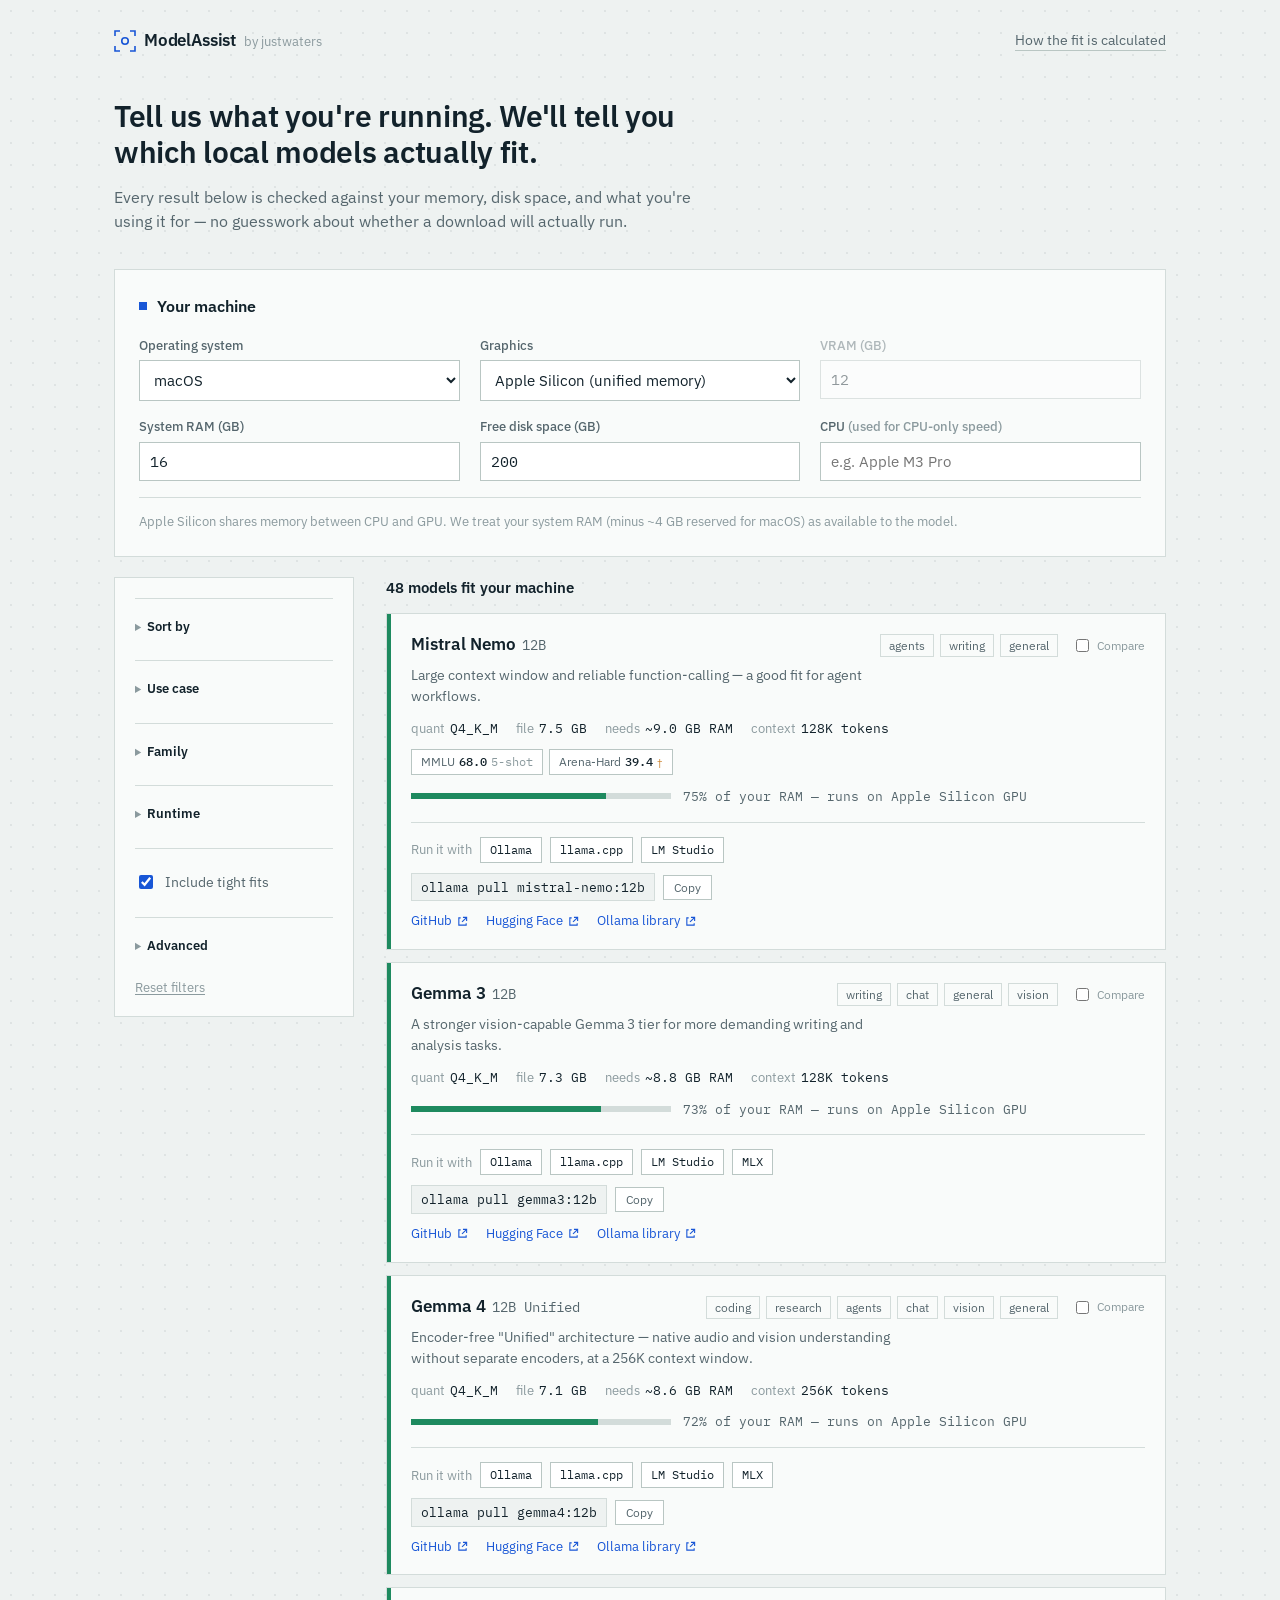
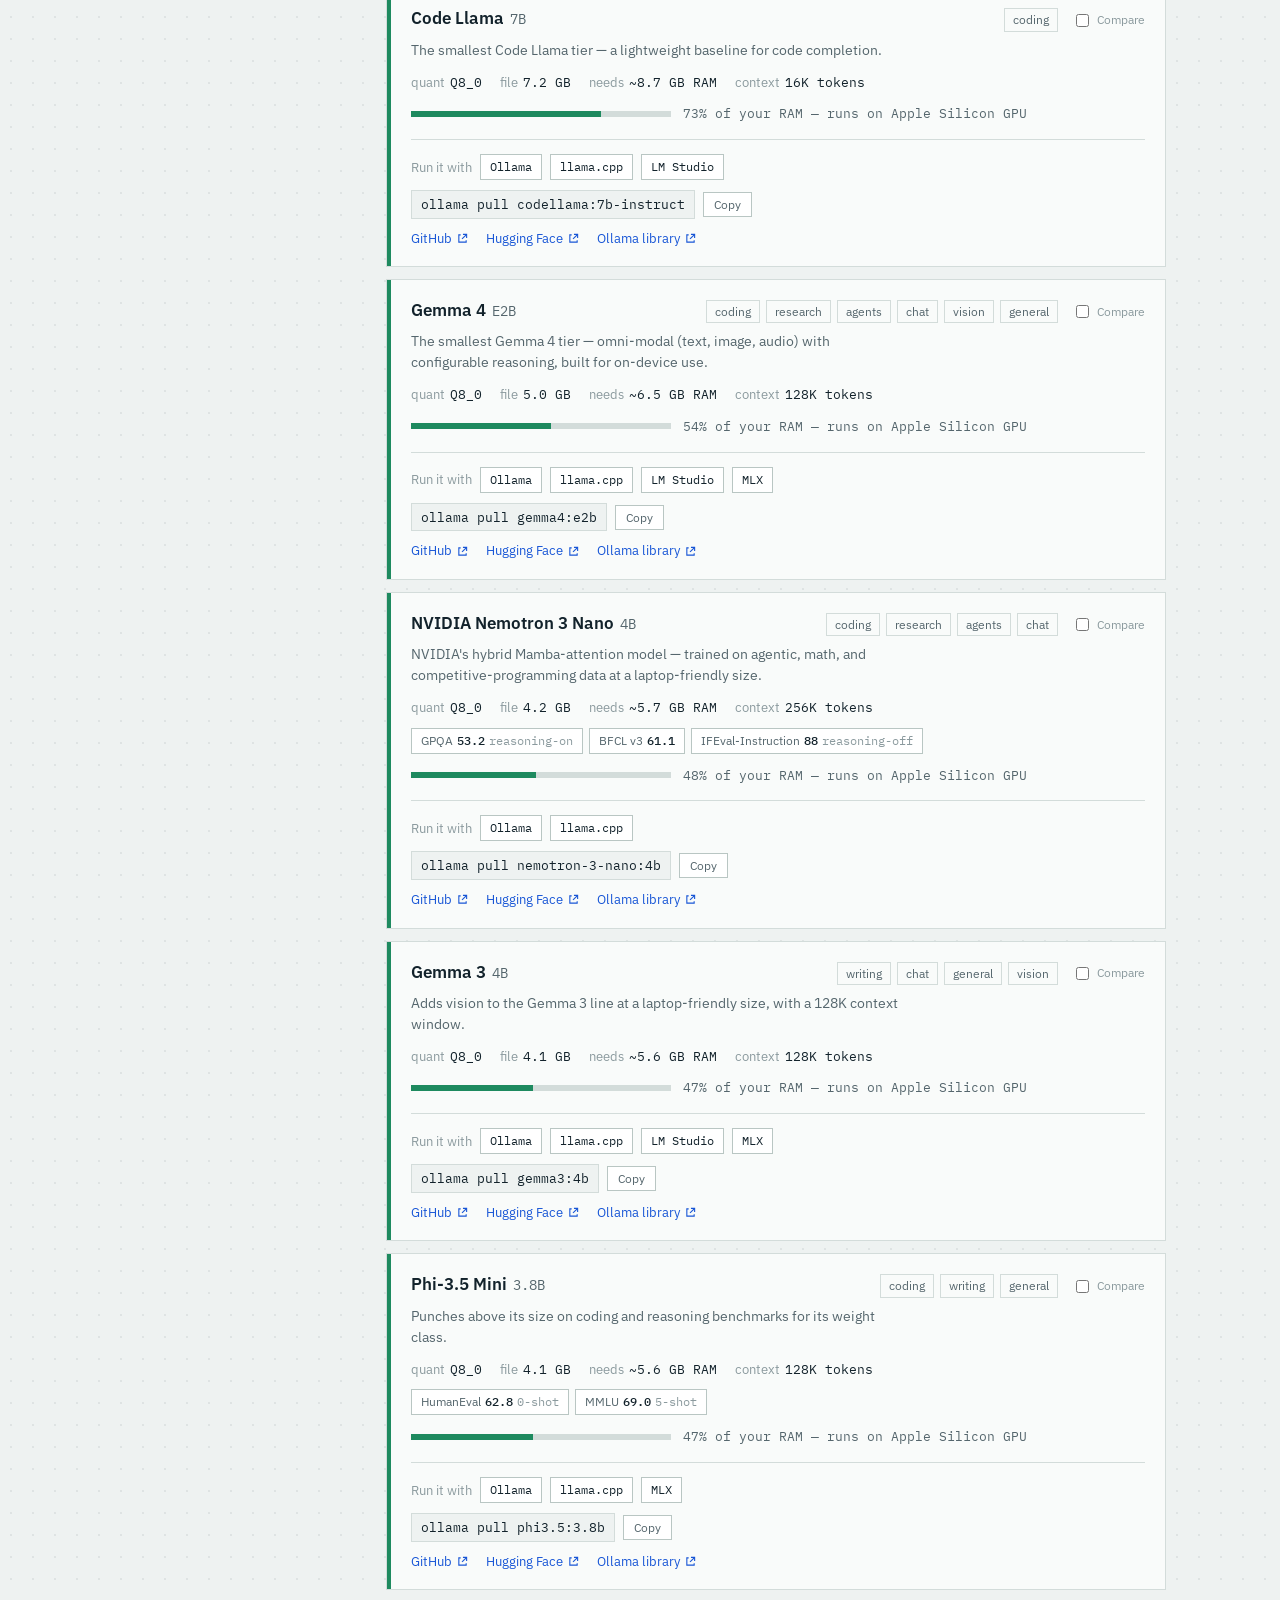
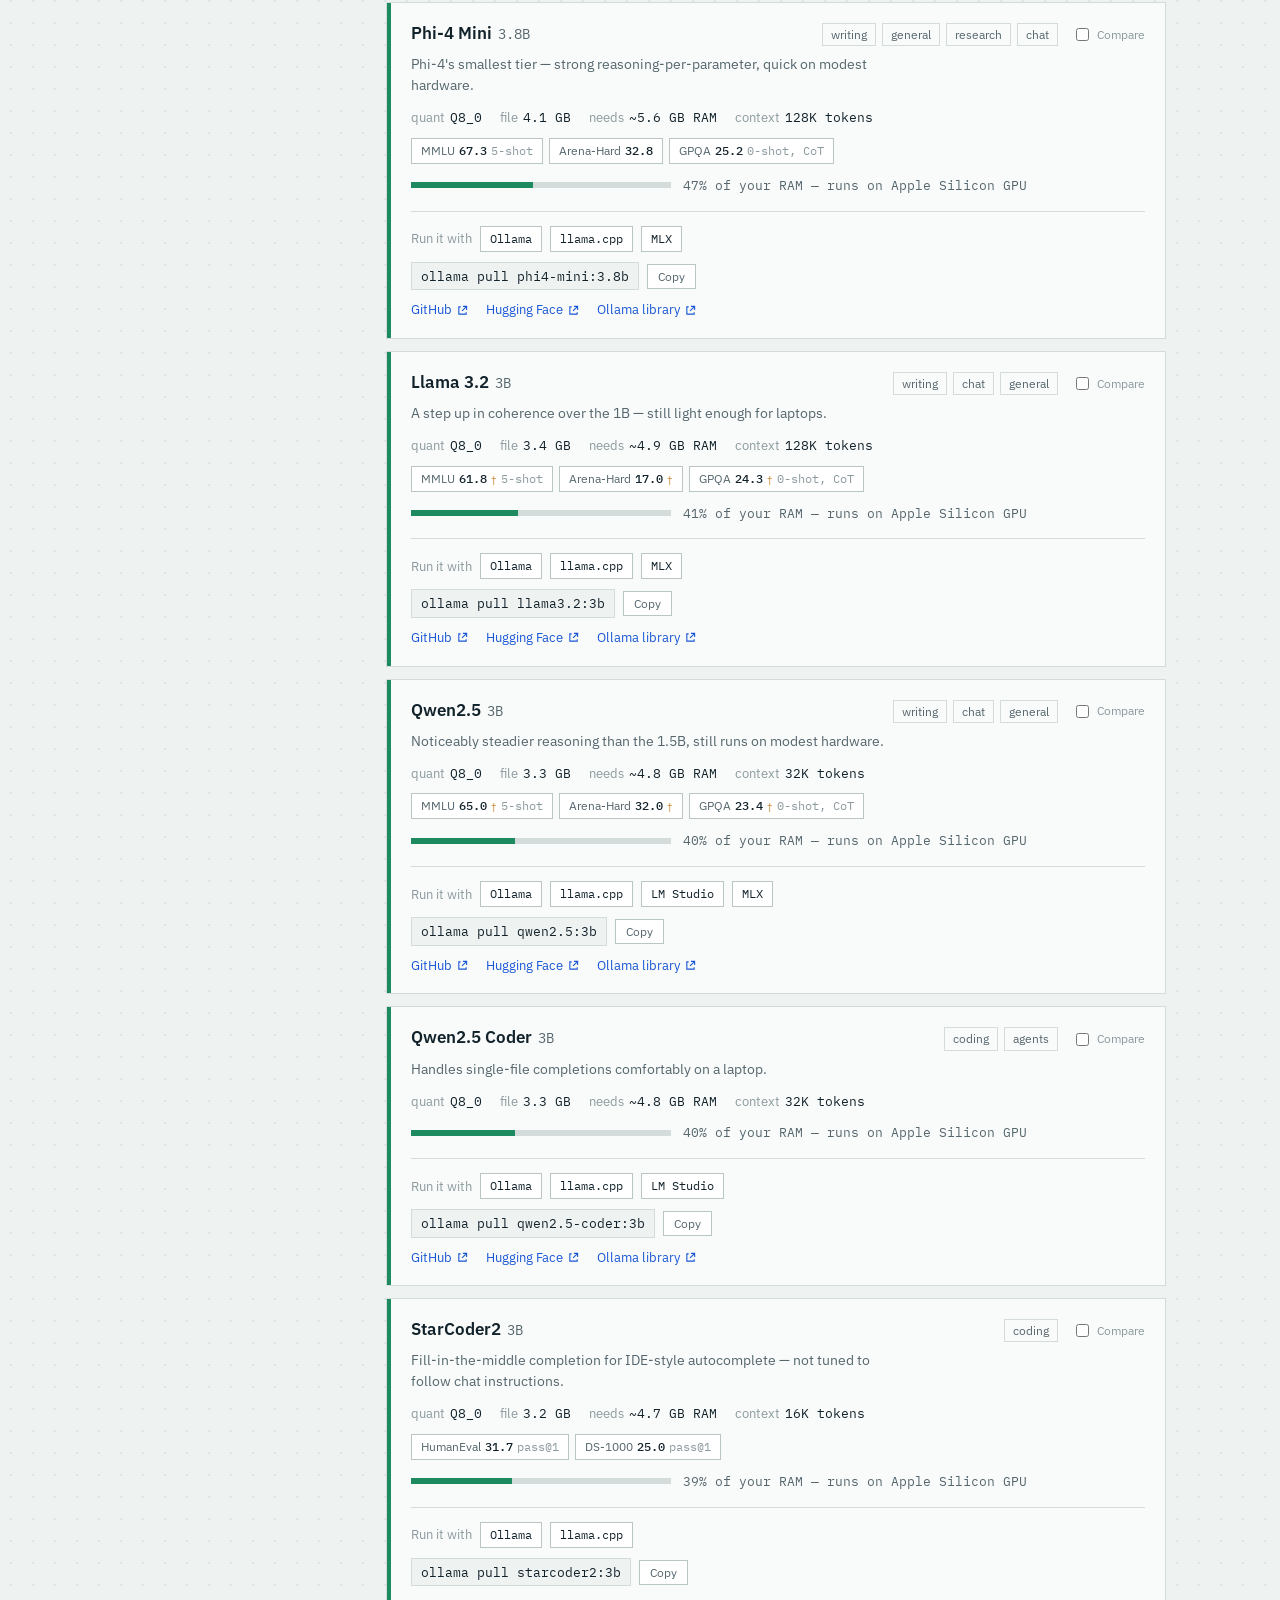
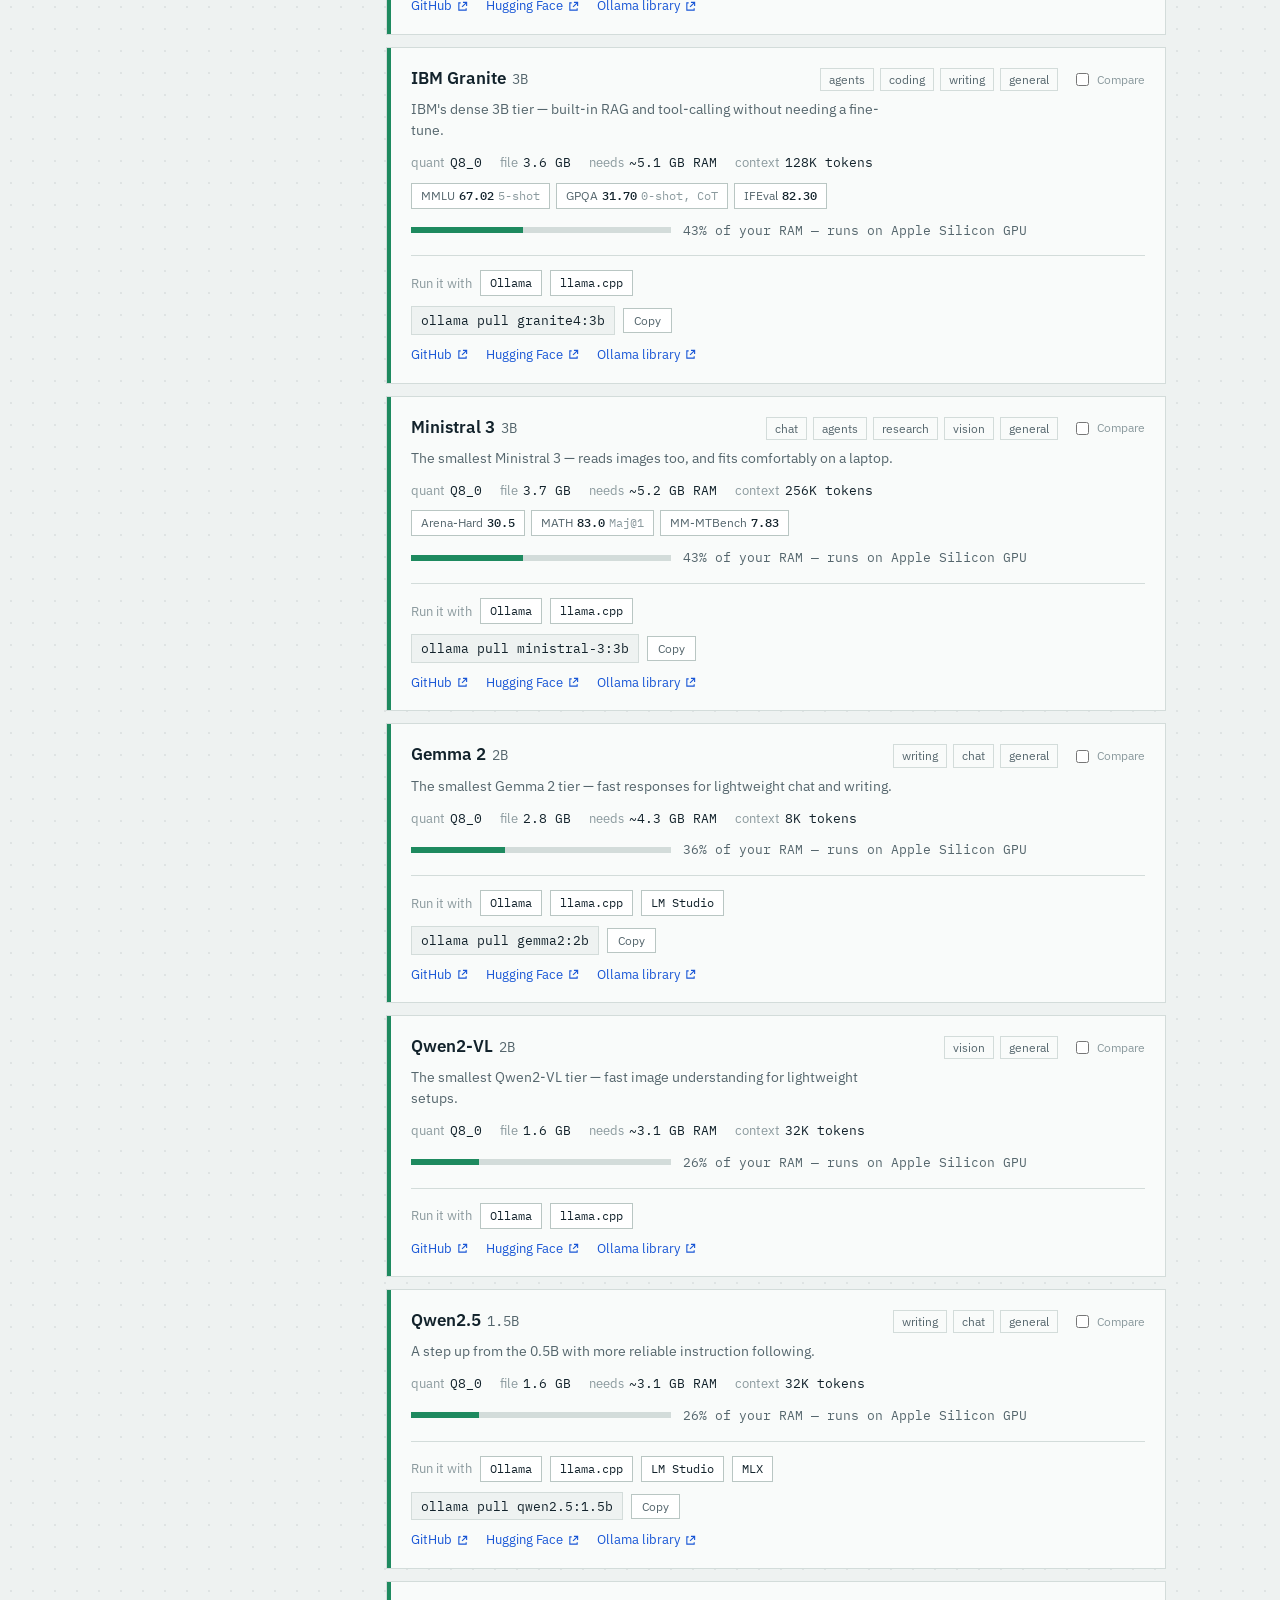
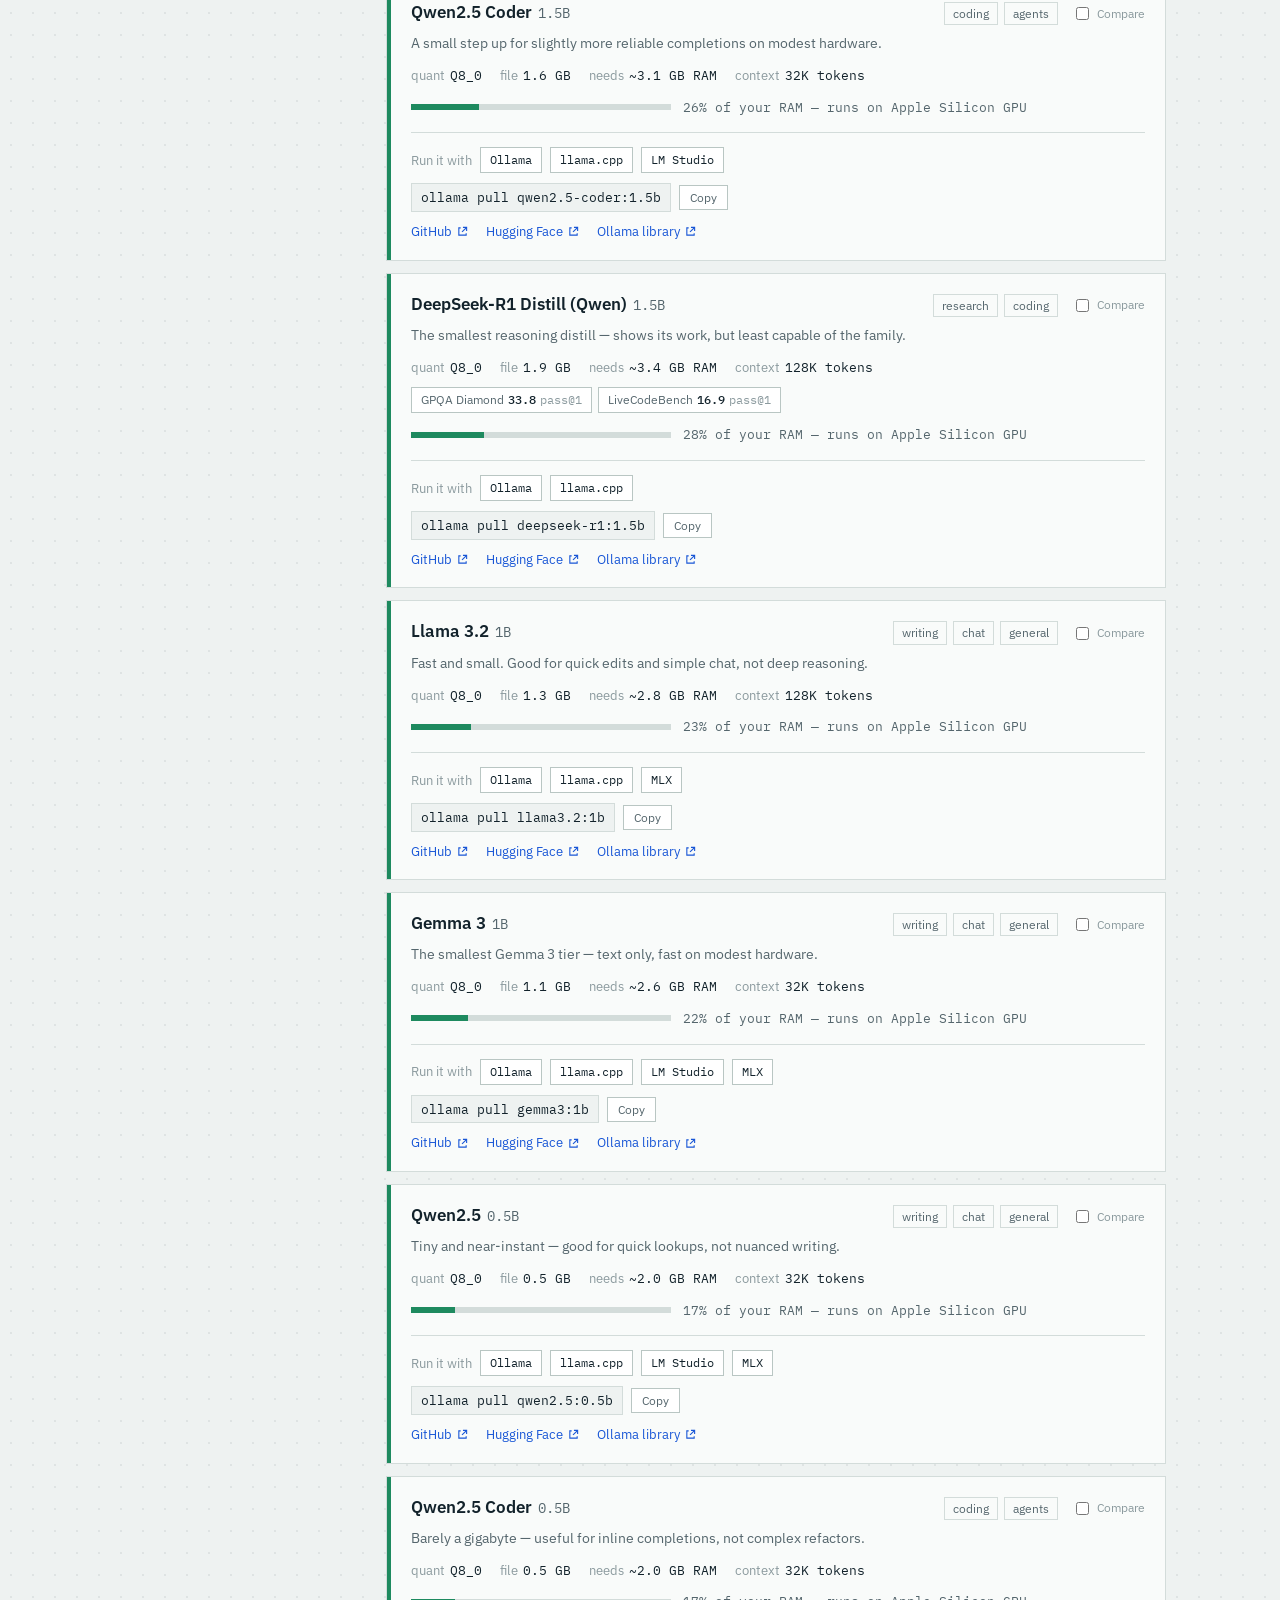
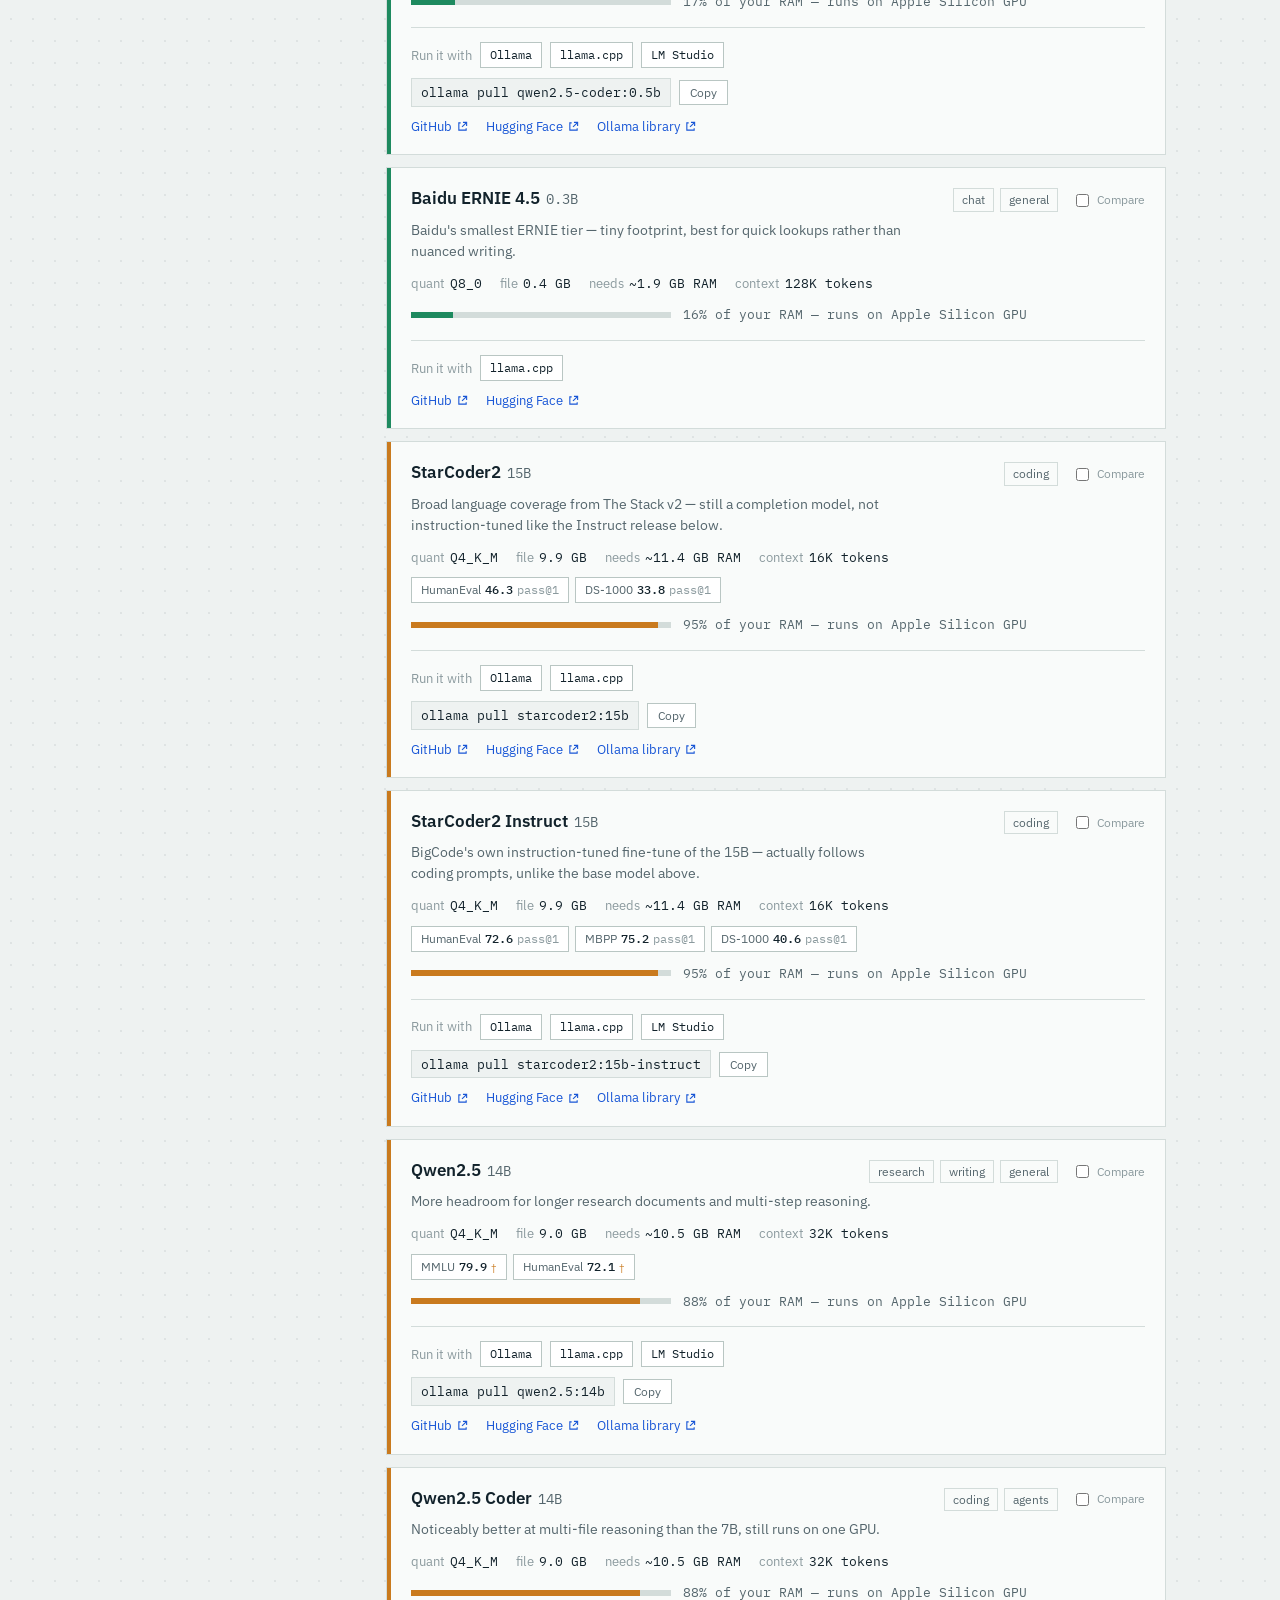
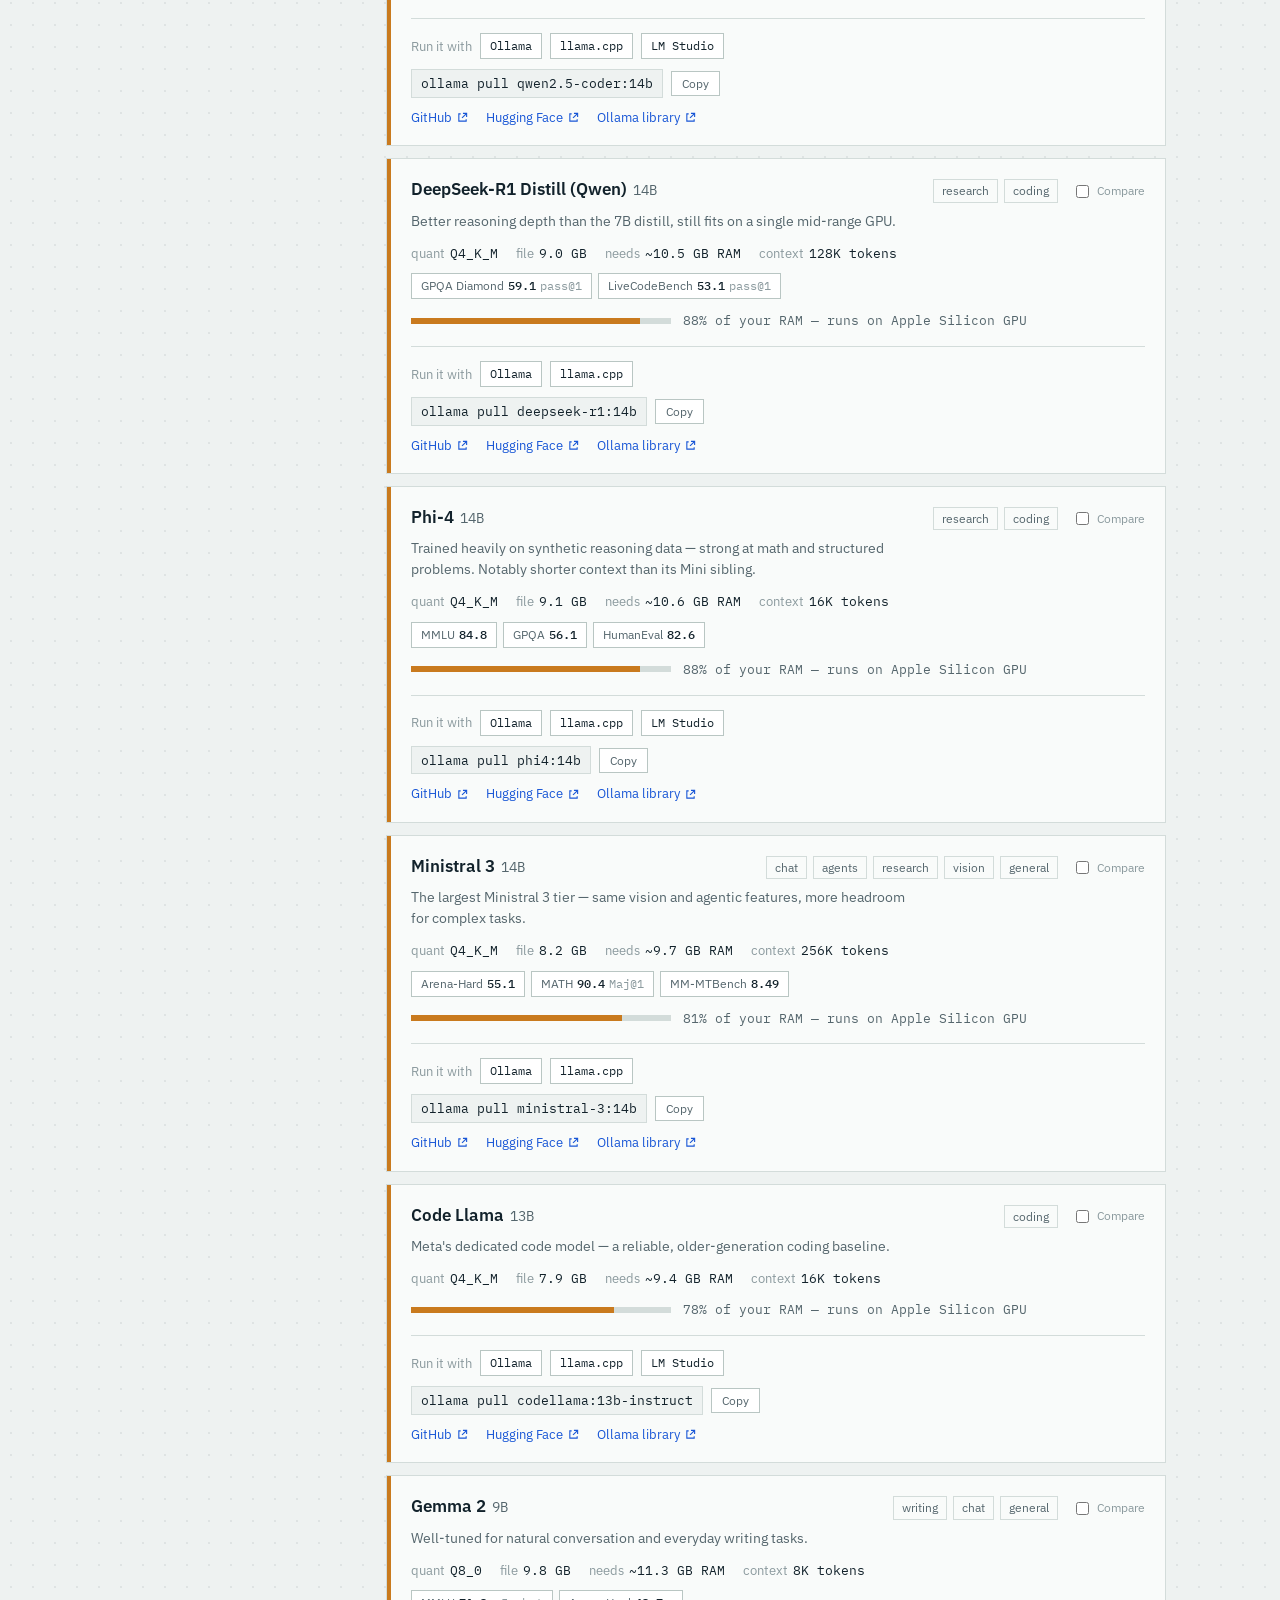
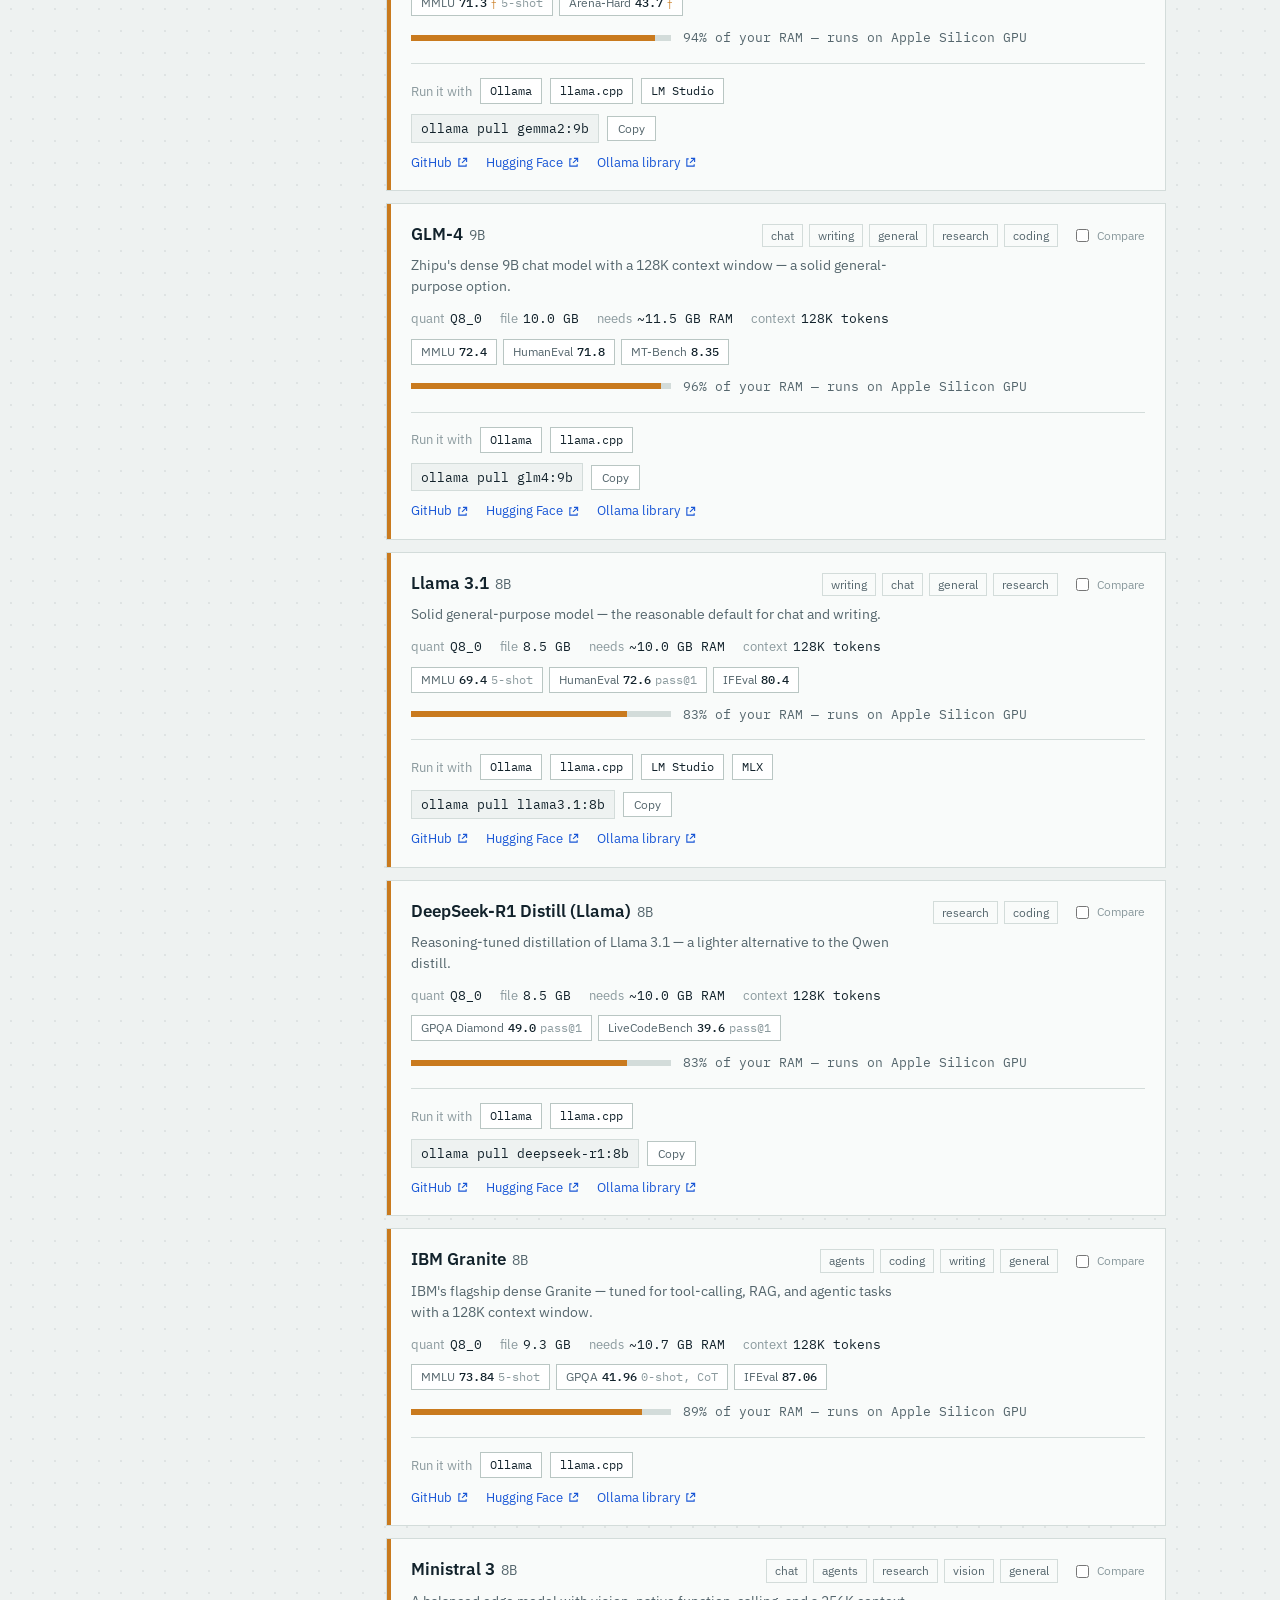
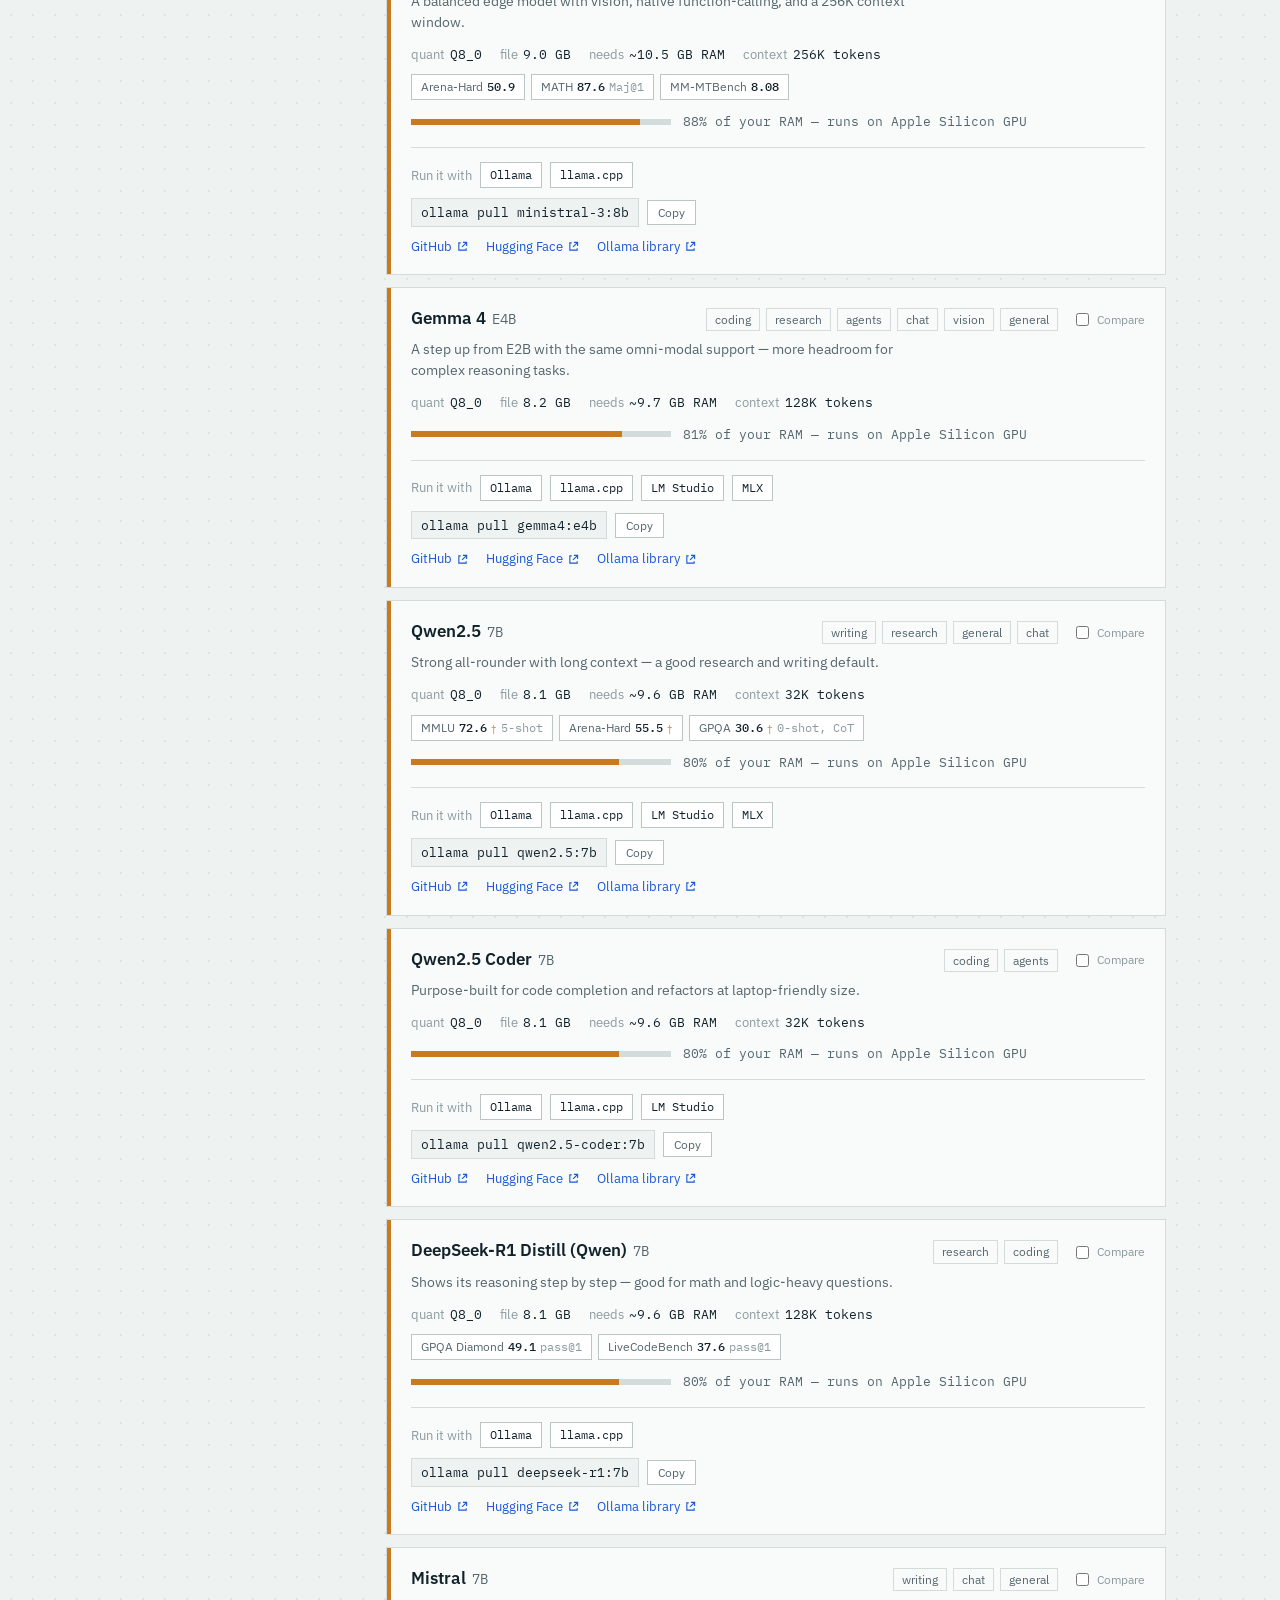
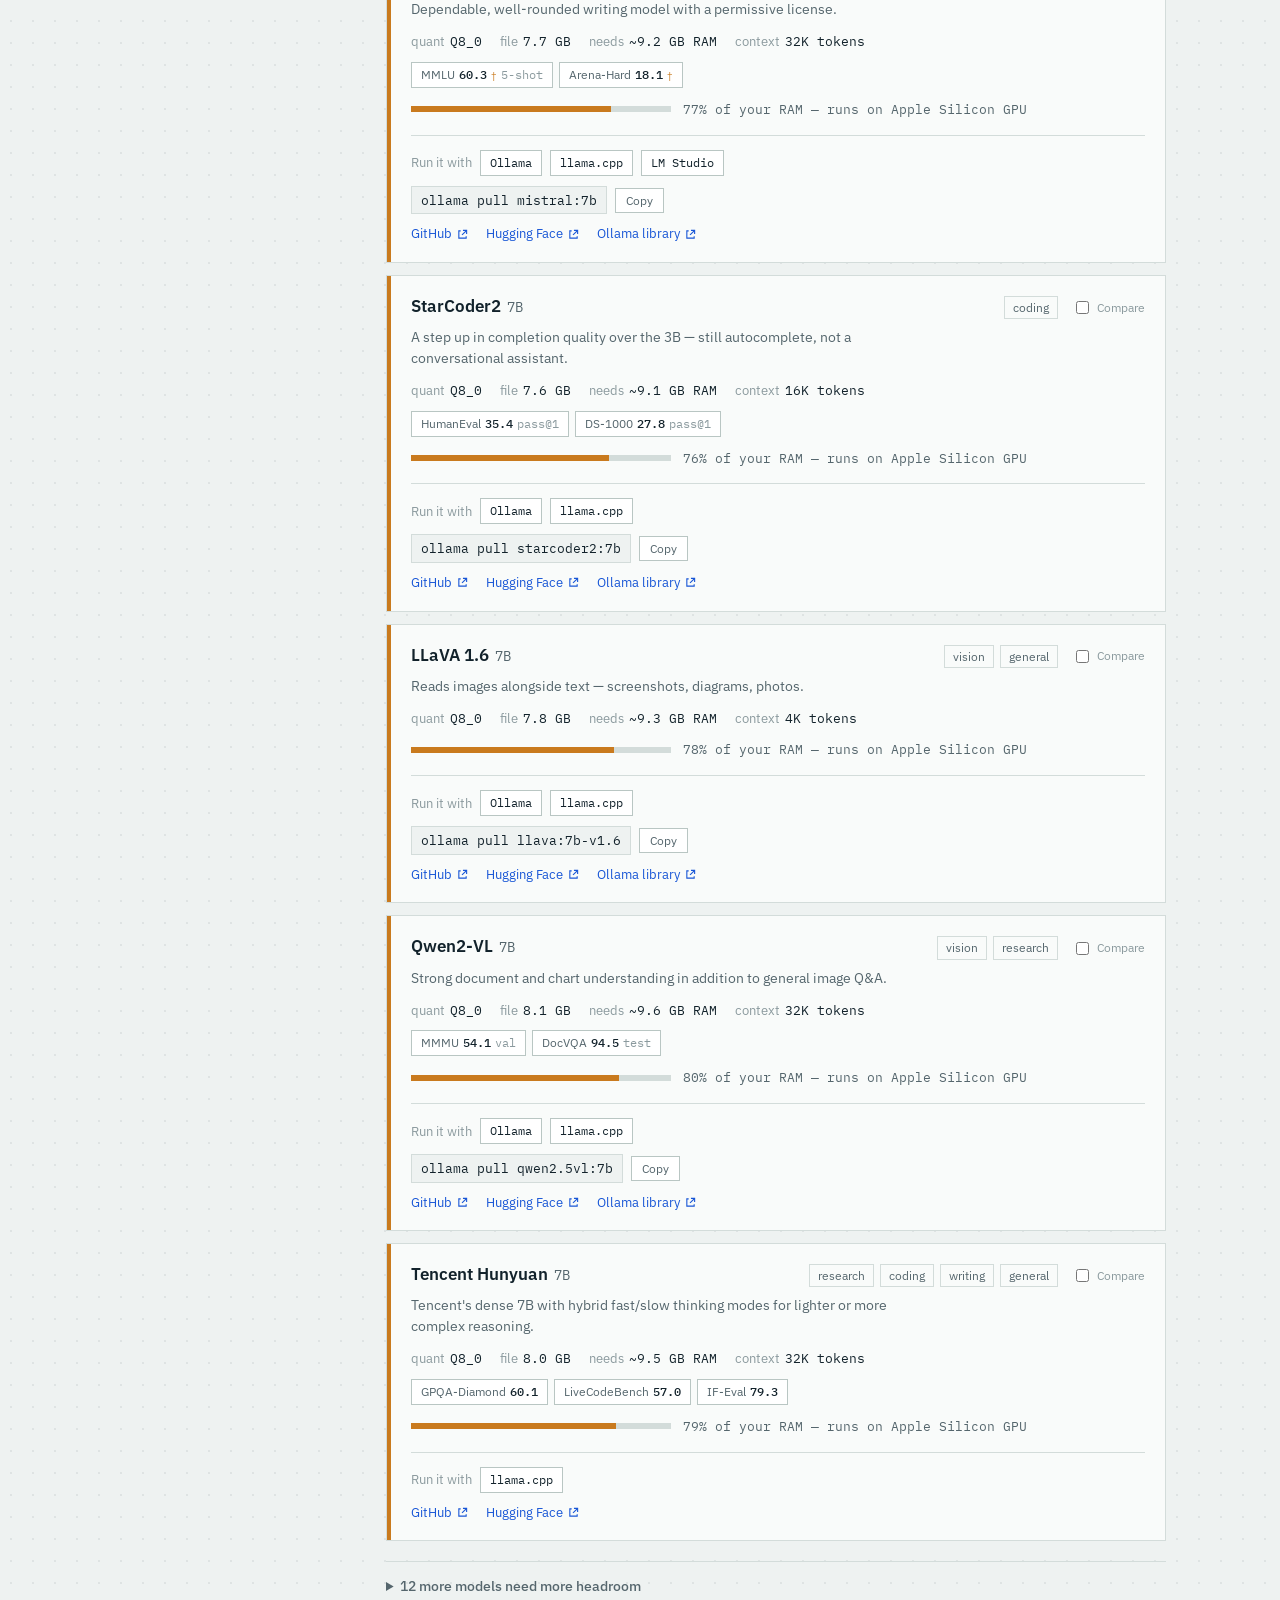
==== commit 396f7893: "Add Advanced filter section with system reserve toggle Adds an "Advanced" collapsible filter group w" ====
--- a/index.html
+++ b/index.html
@@ -140,6 +140,17 @@
           </label>
         </div>
 
+        <details class="filter-group">
+          <summary class="filter-group__title">Advanced</summary>
+          <div class="filter-group__body">
+            <label class="filter-check">
+              <input type="checkbox" id="disable-system-reserve" />
+              <span>Disable ~4 GB system reserve</span>
+            </label>
+            <p style="font-size: 0.875rem; color: var(--color-text-secondary); margin-top: 8px;">Use all available RAM for models. Only recommended if you're not running other apps.</p>
+          </div>
+        </details>
+
         <button type="button" class="reset-filters" id="reset-filters">Reset filters</button>
       </aside>
 
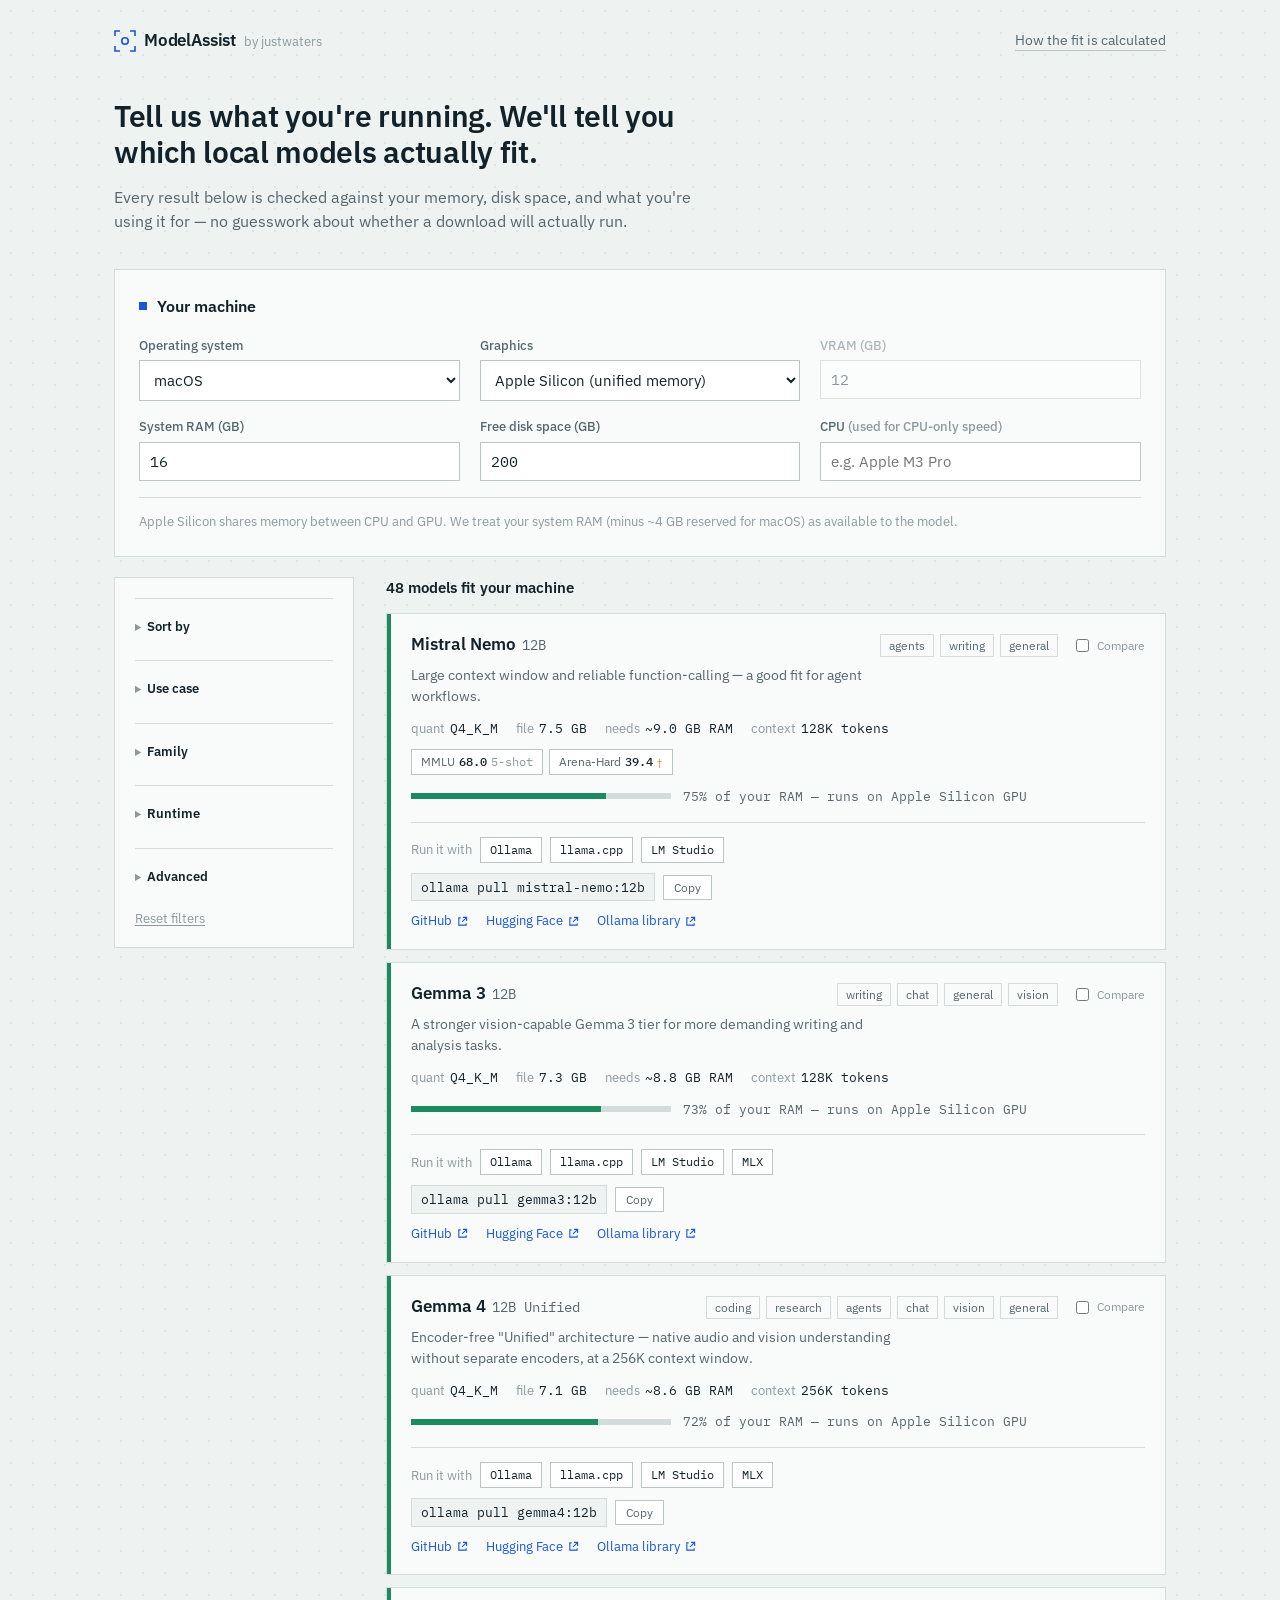
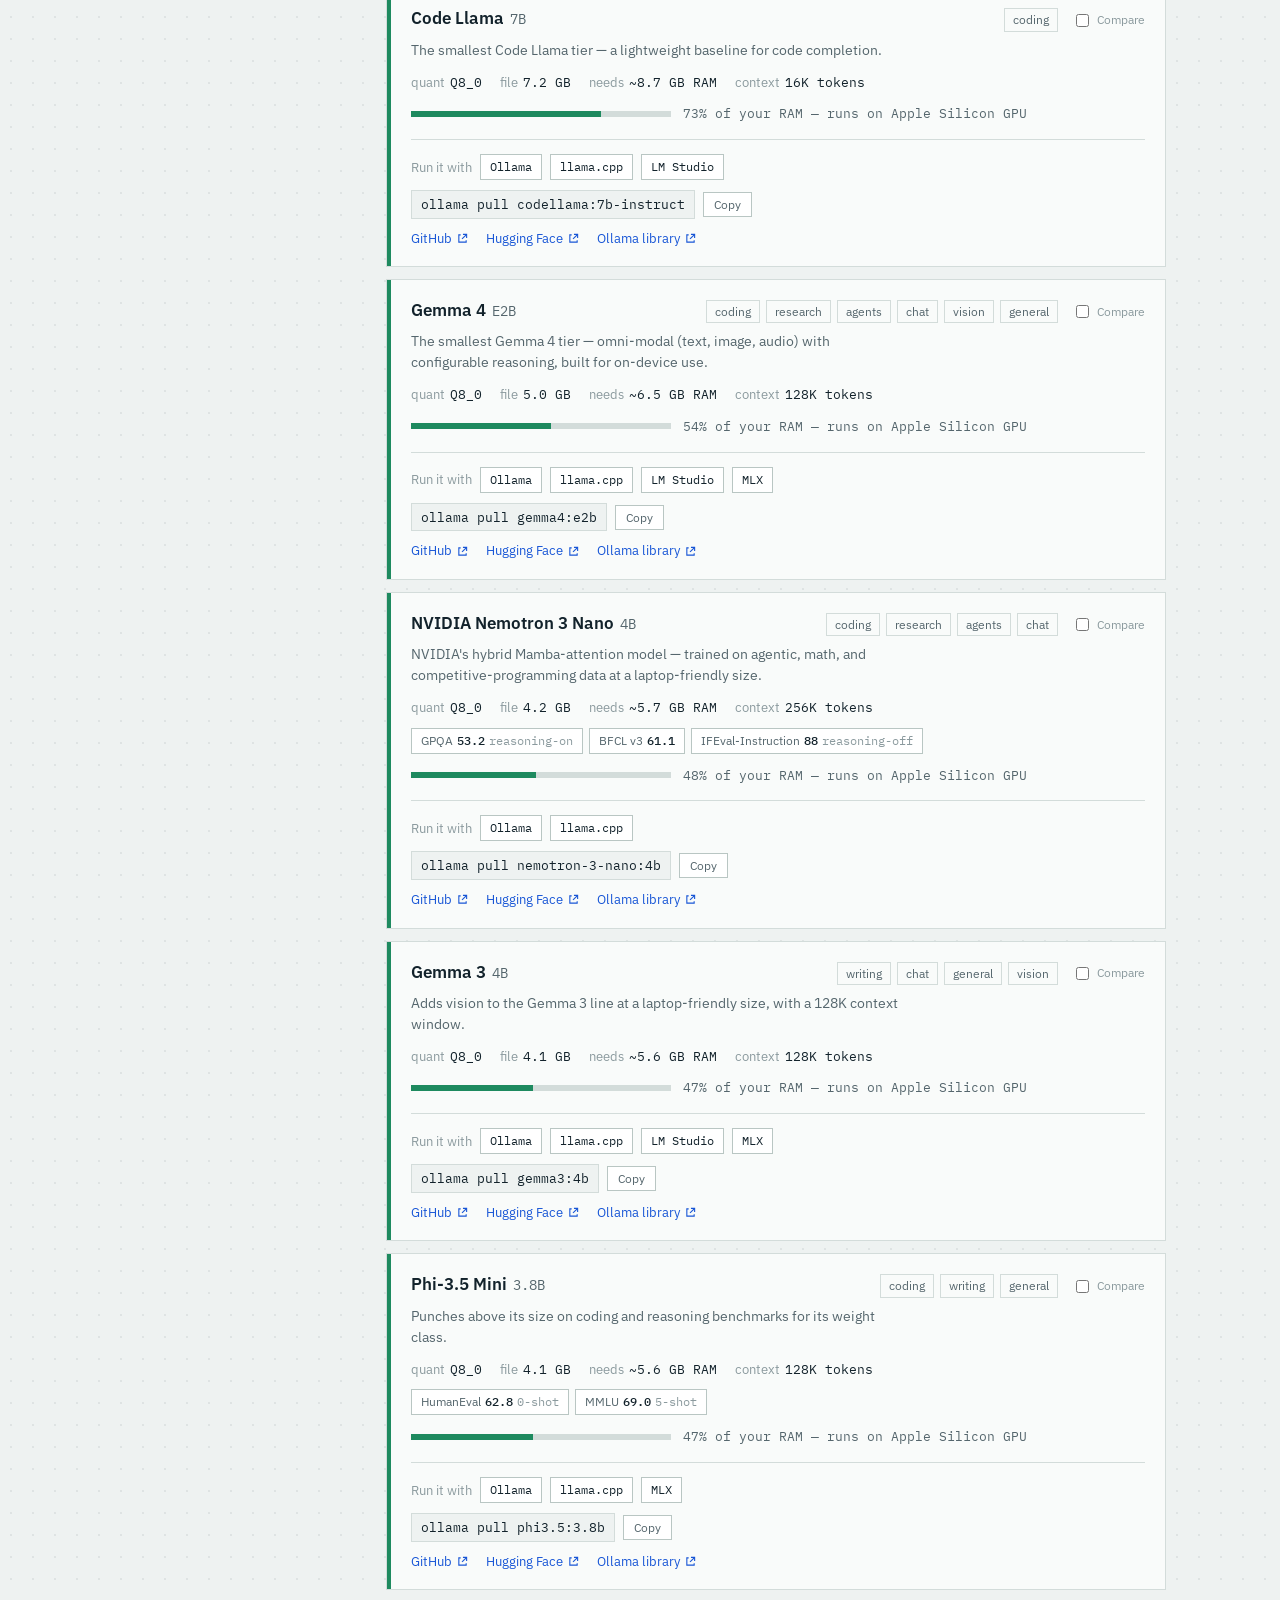
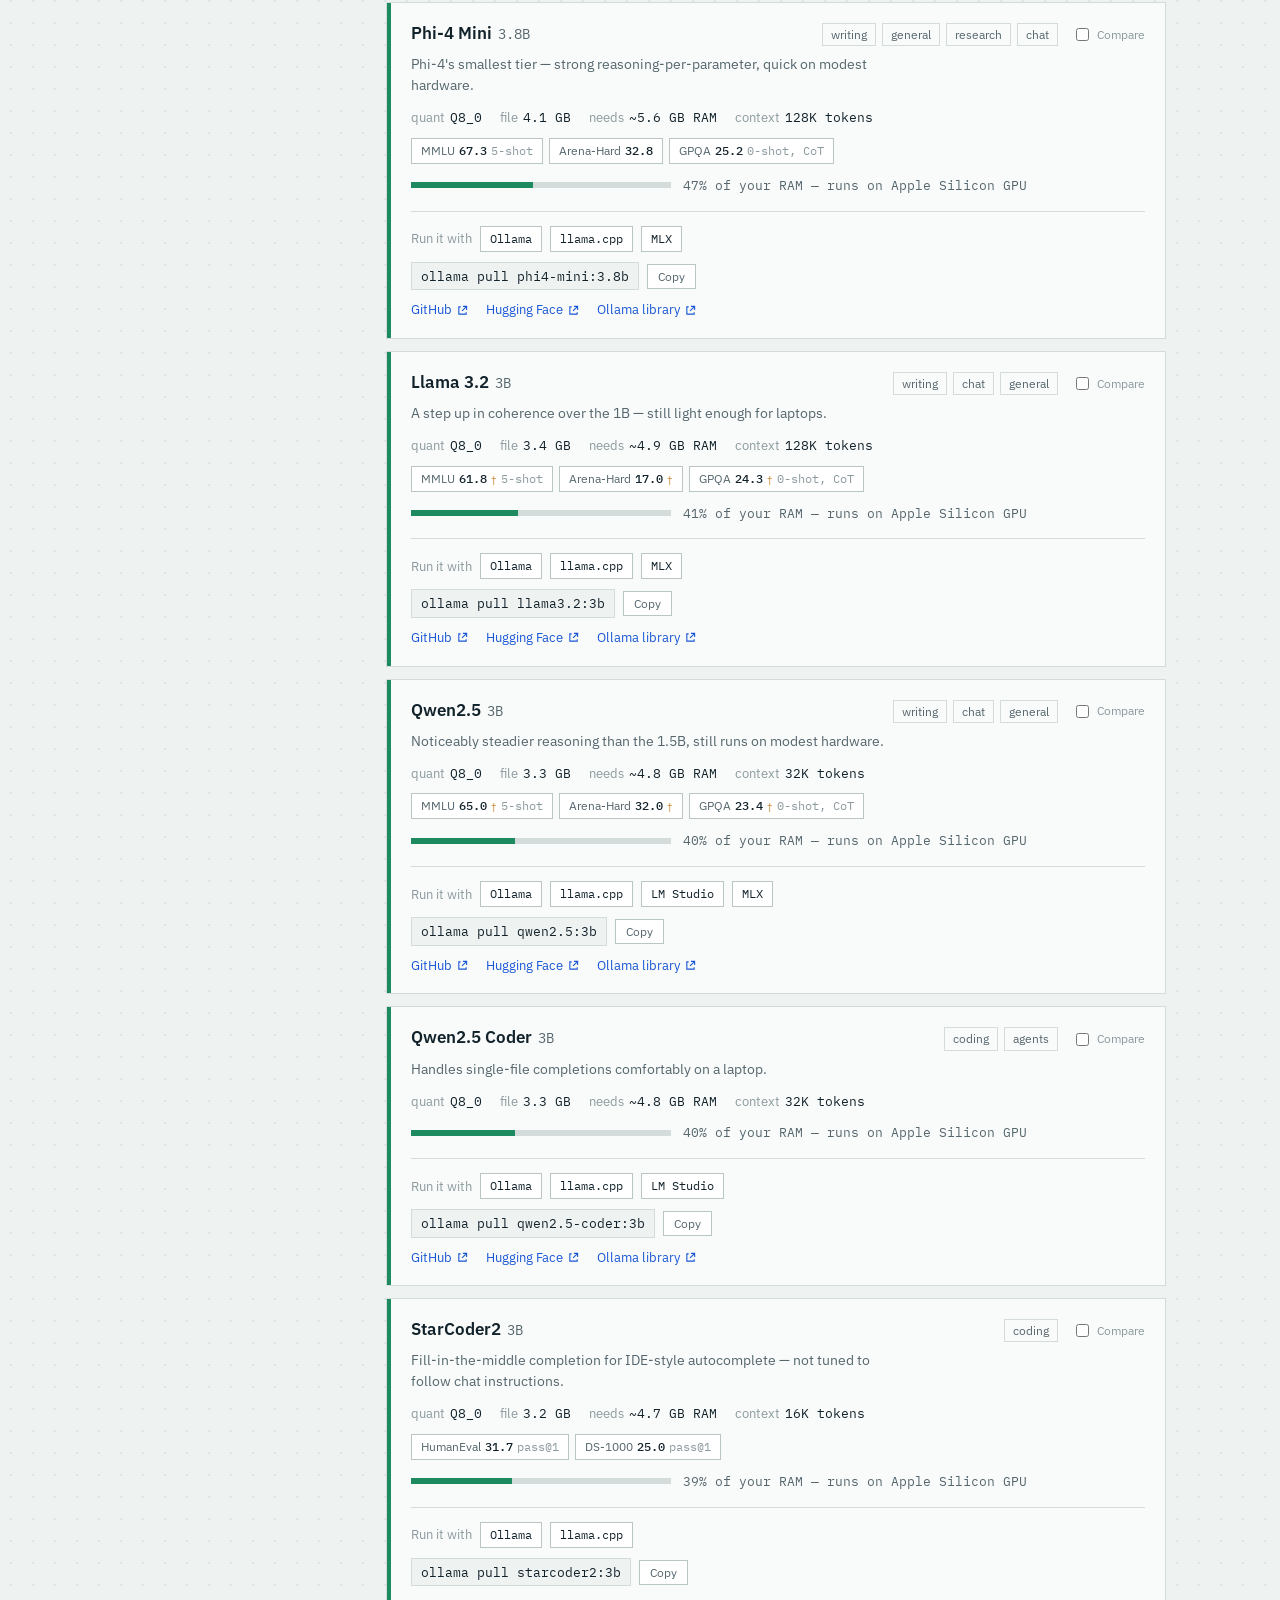
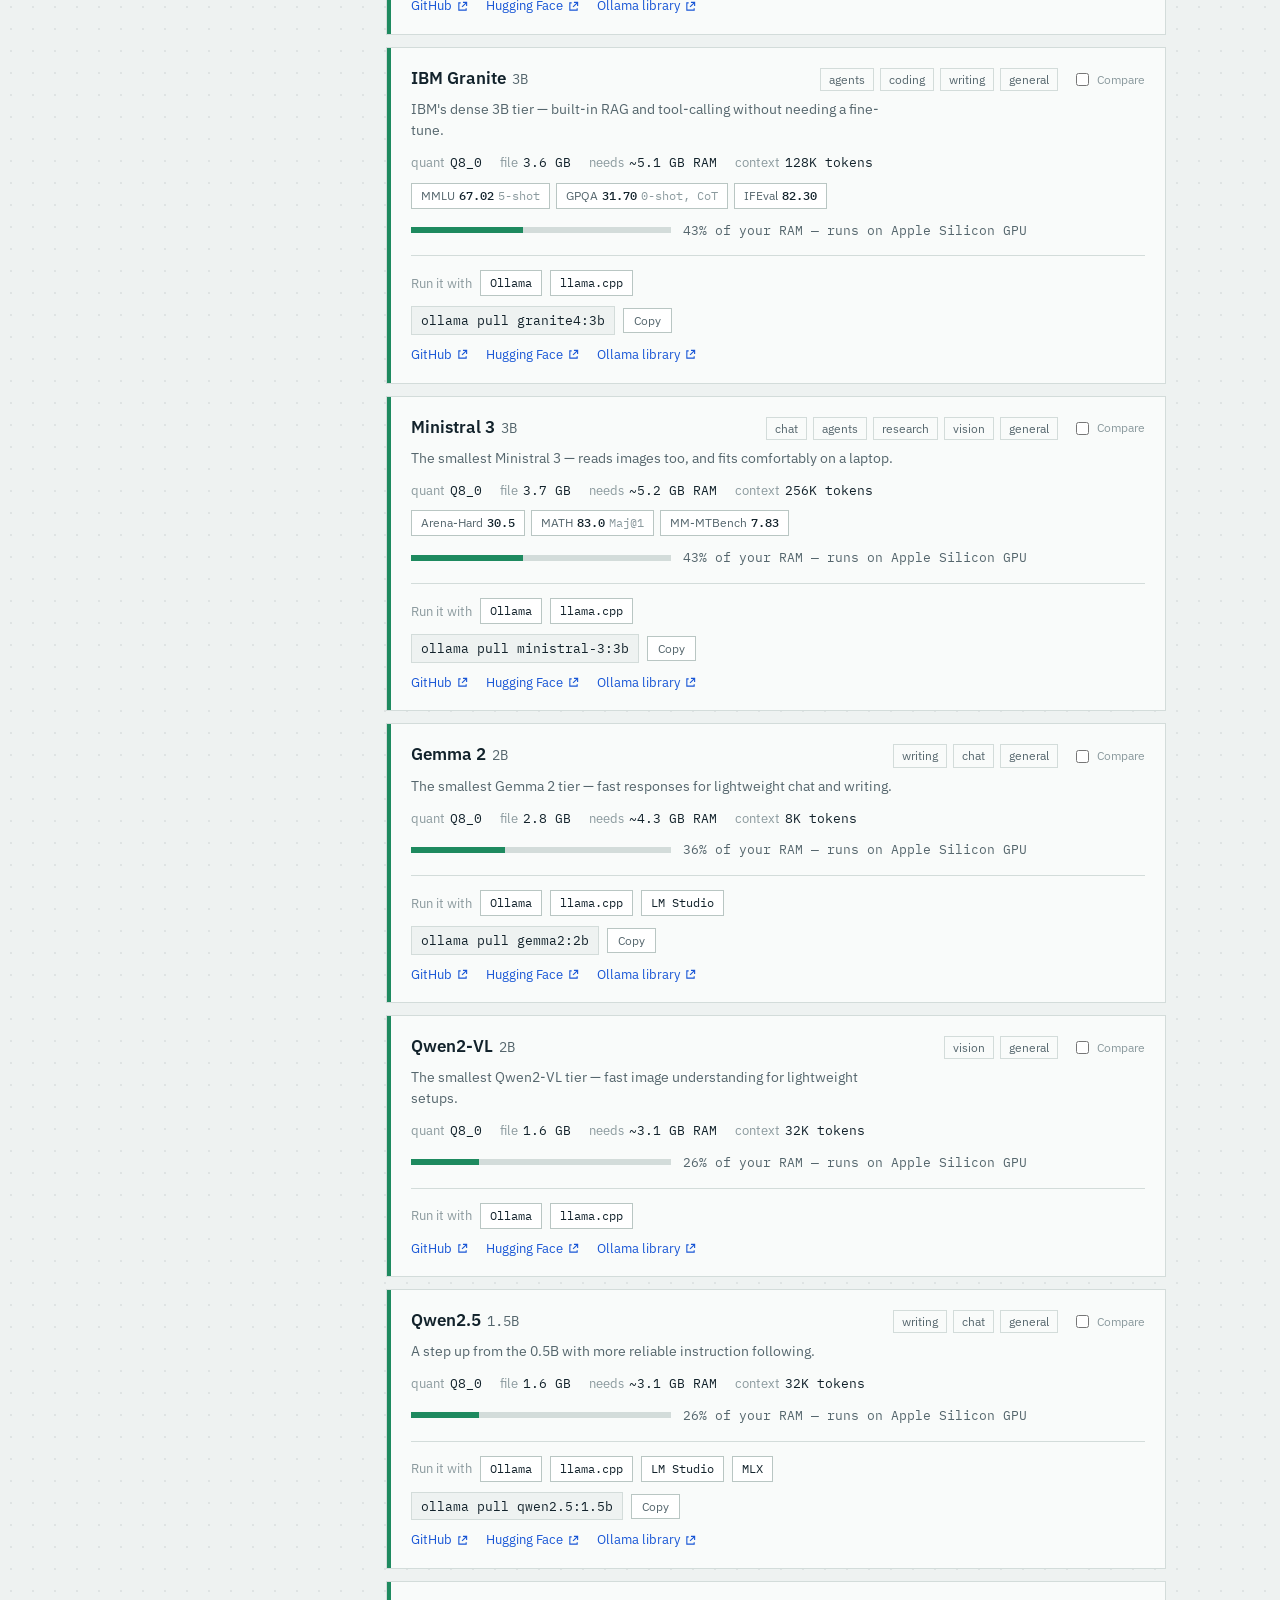
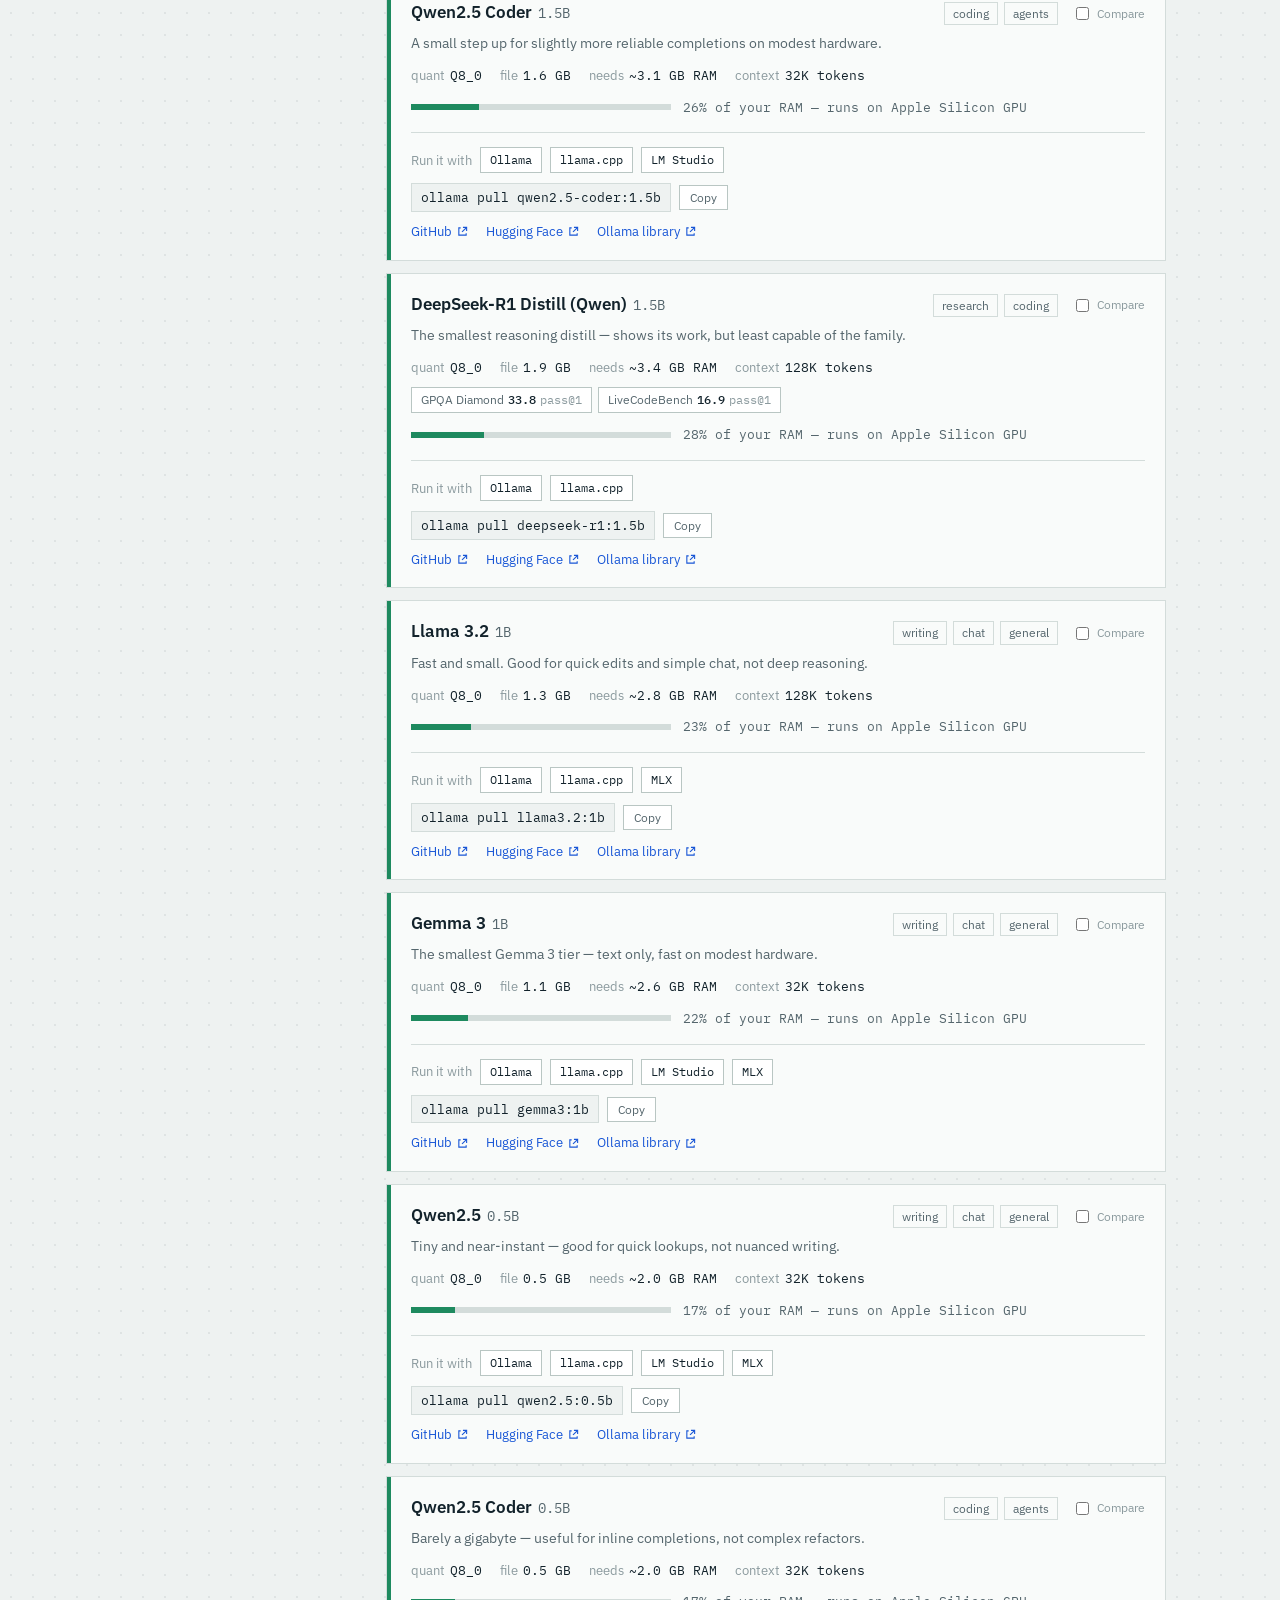
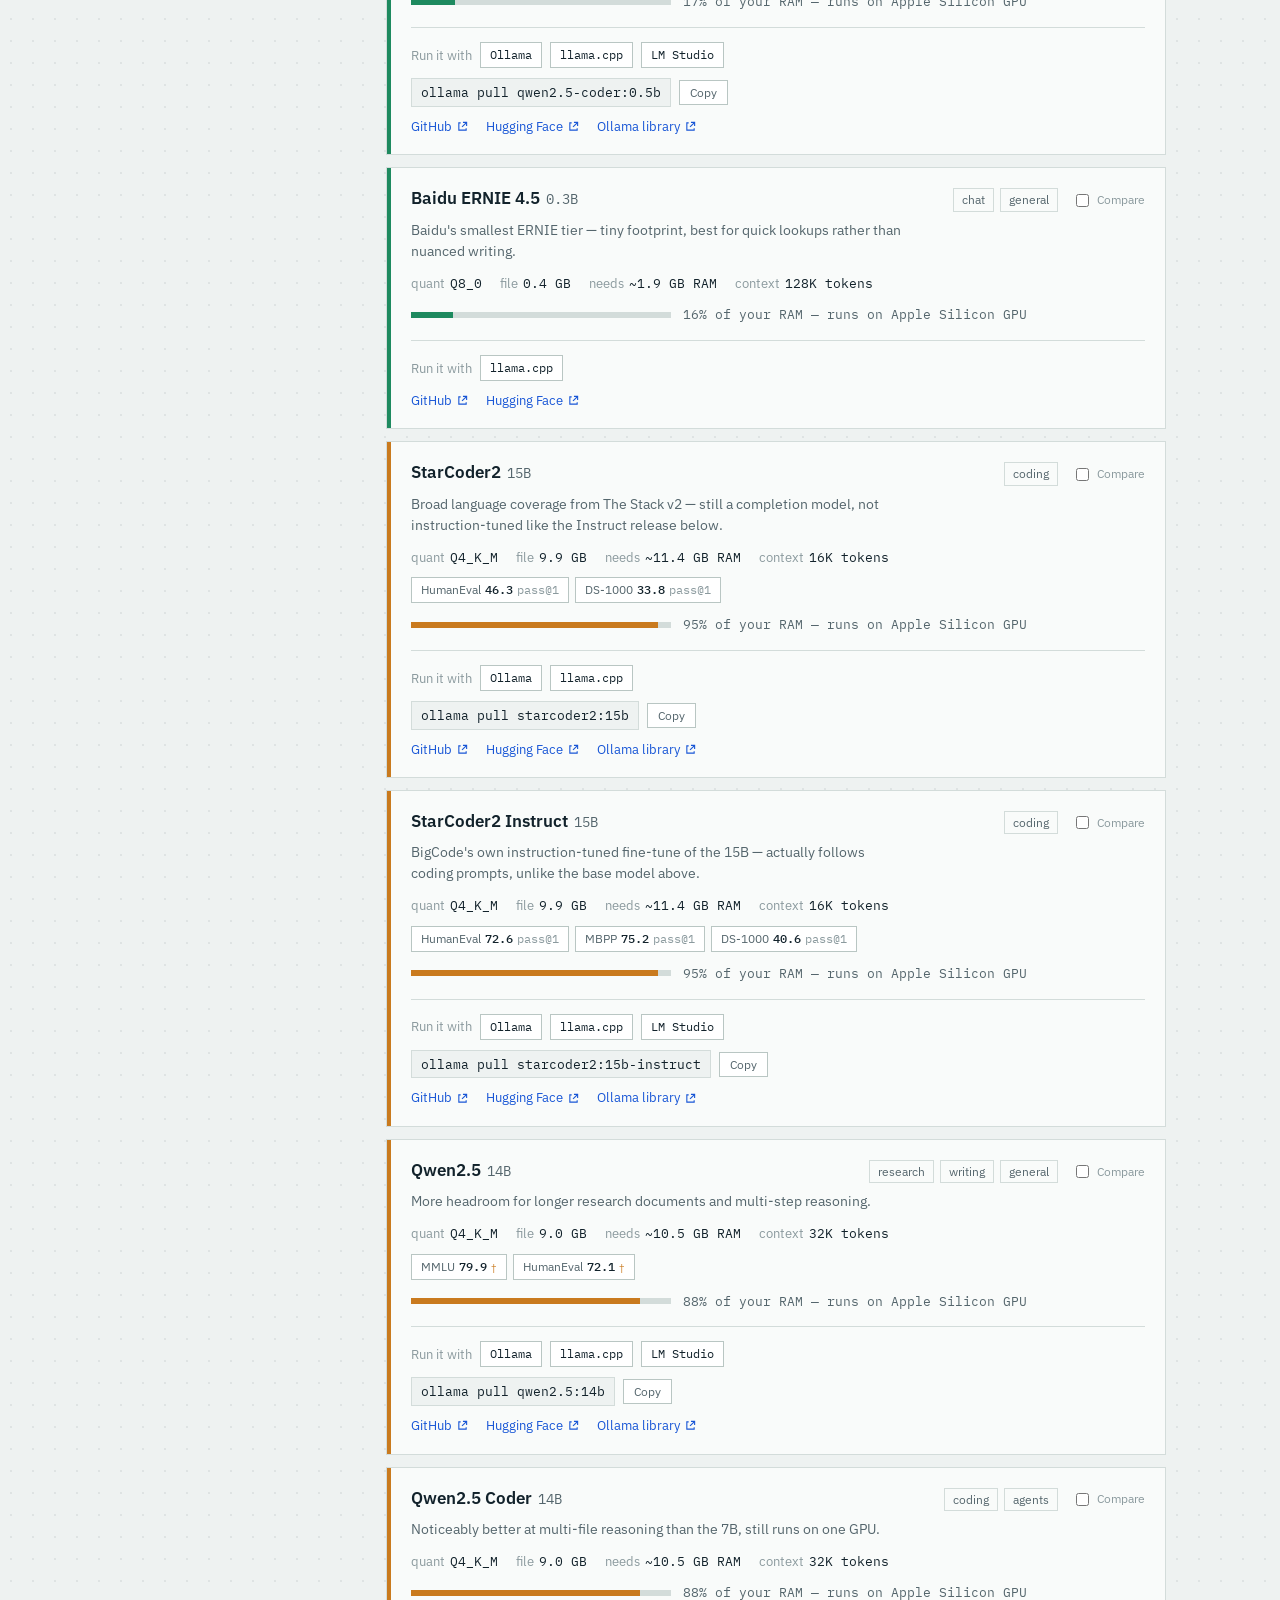
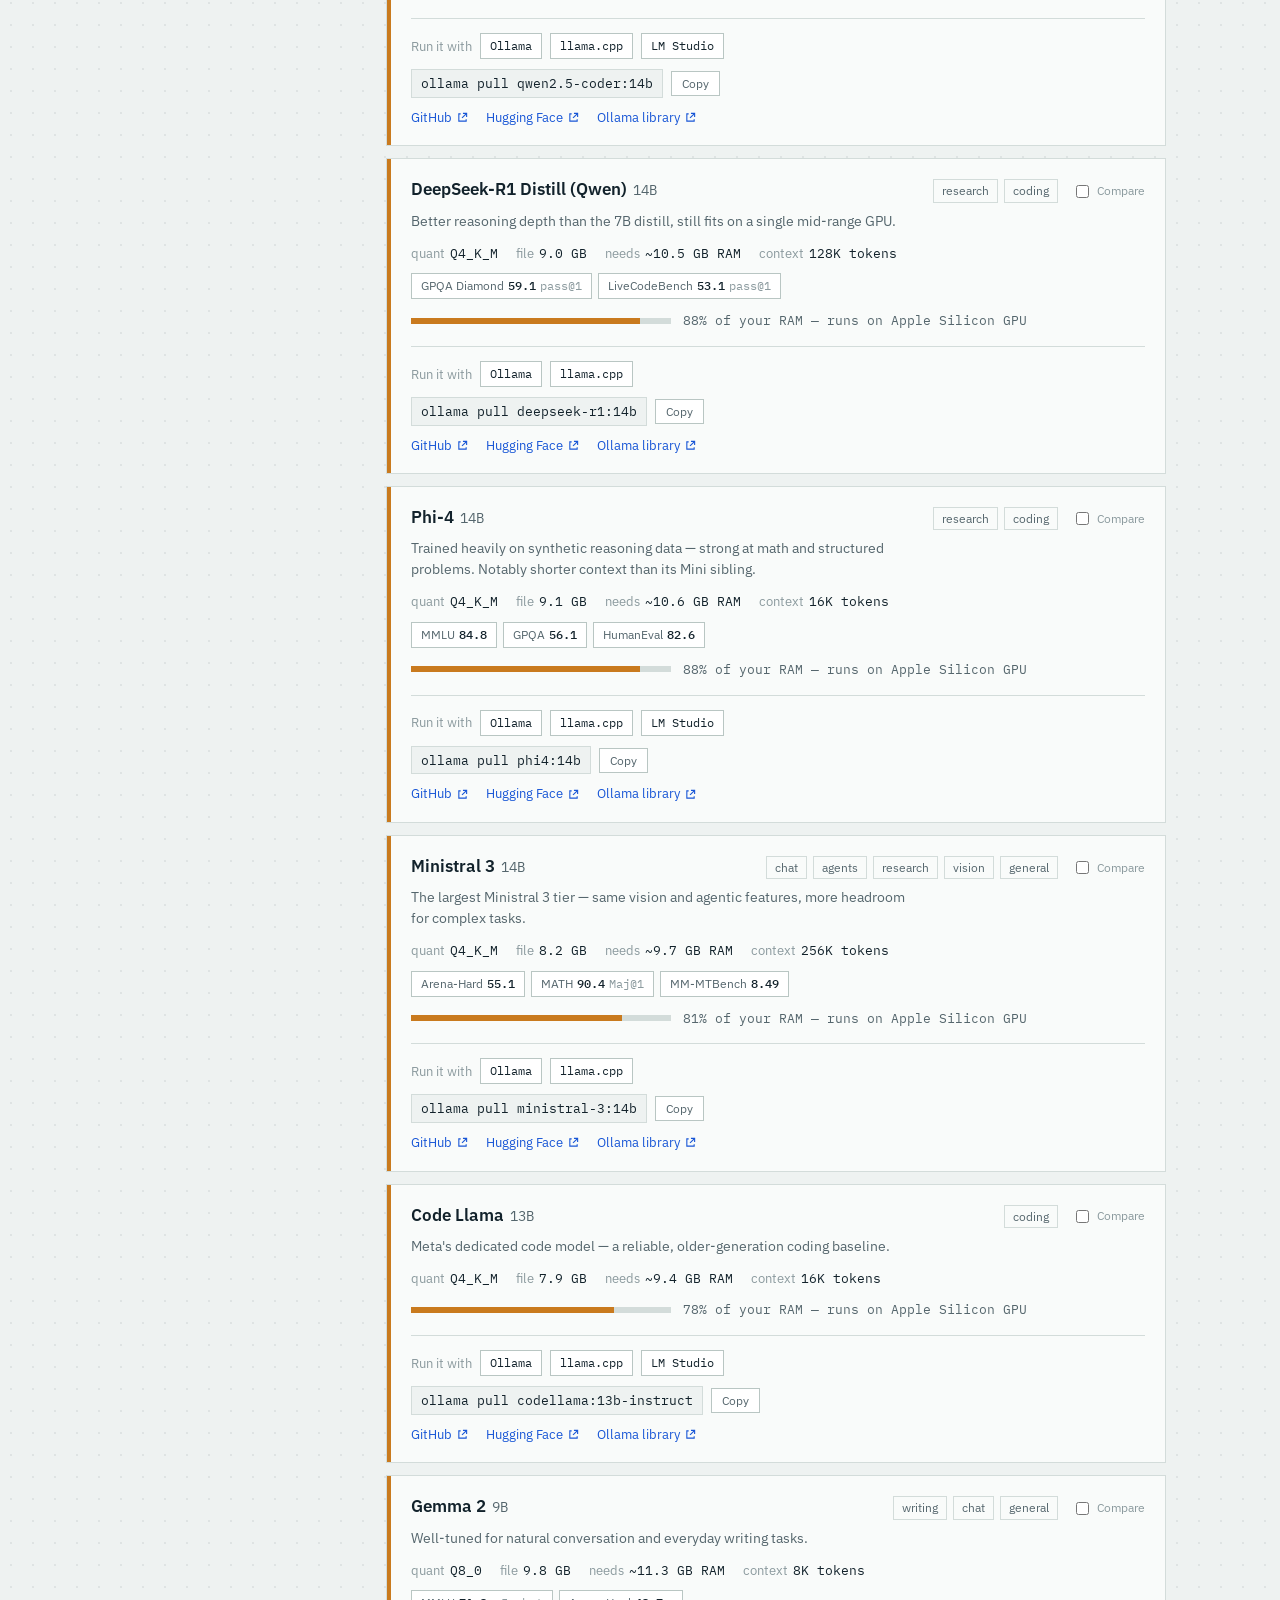
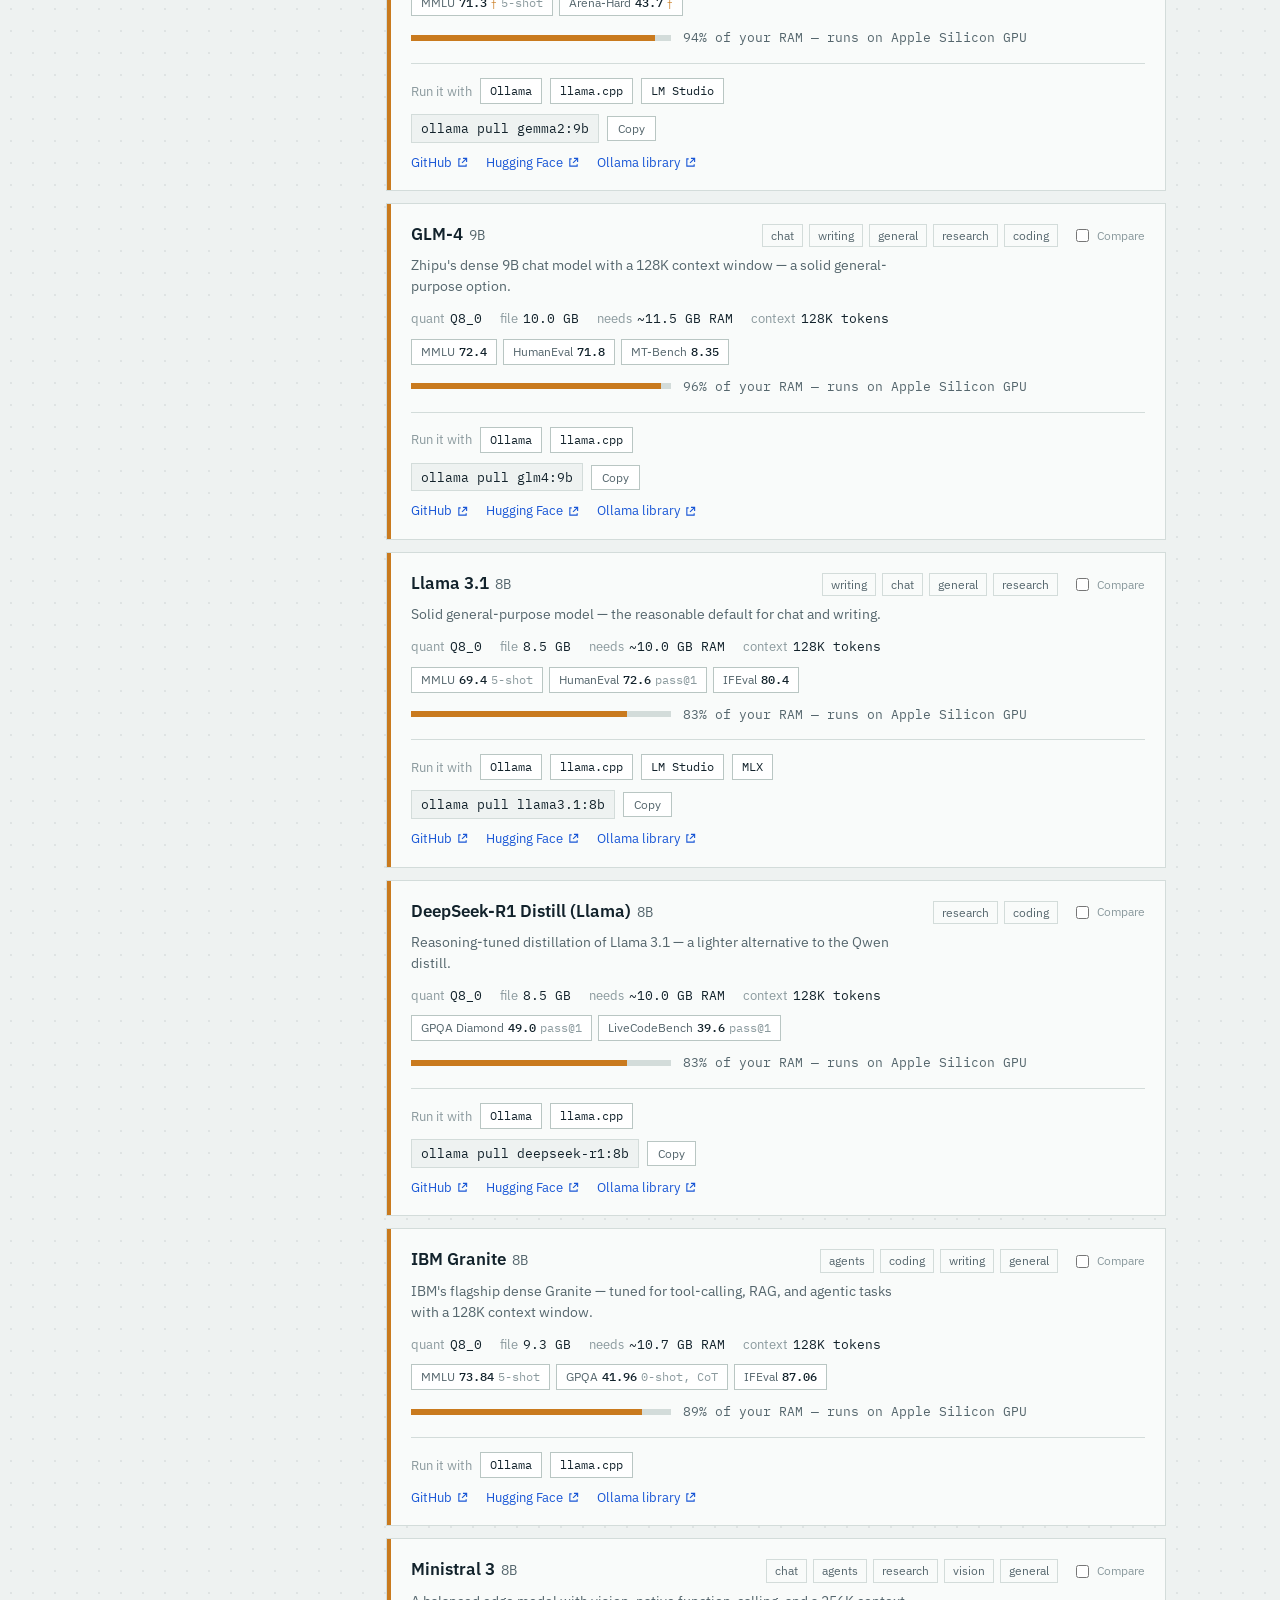
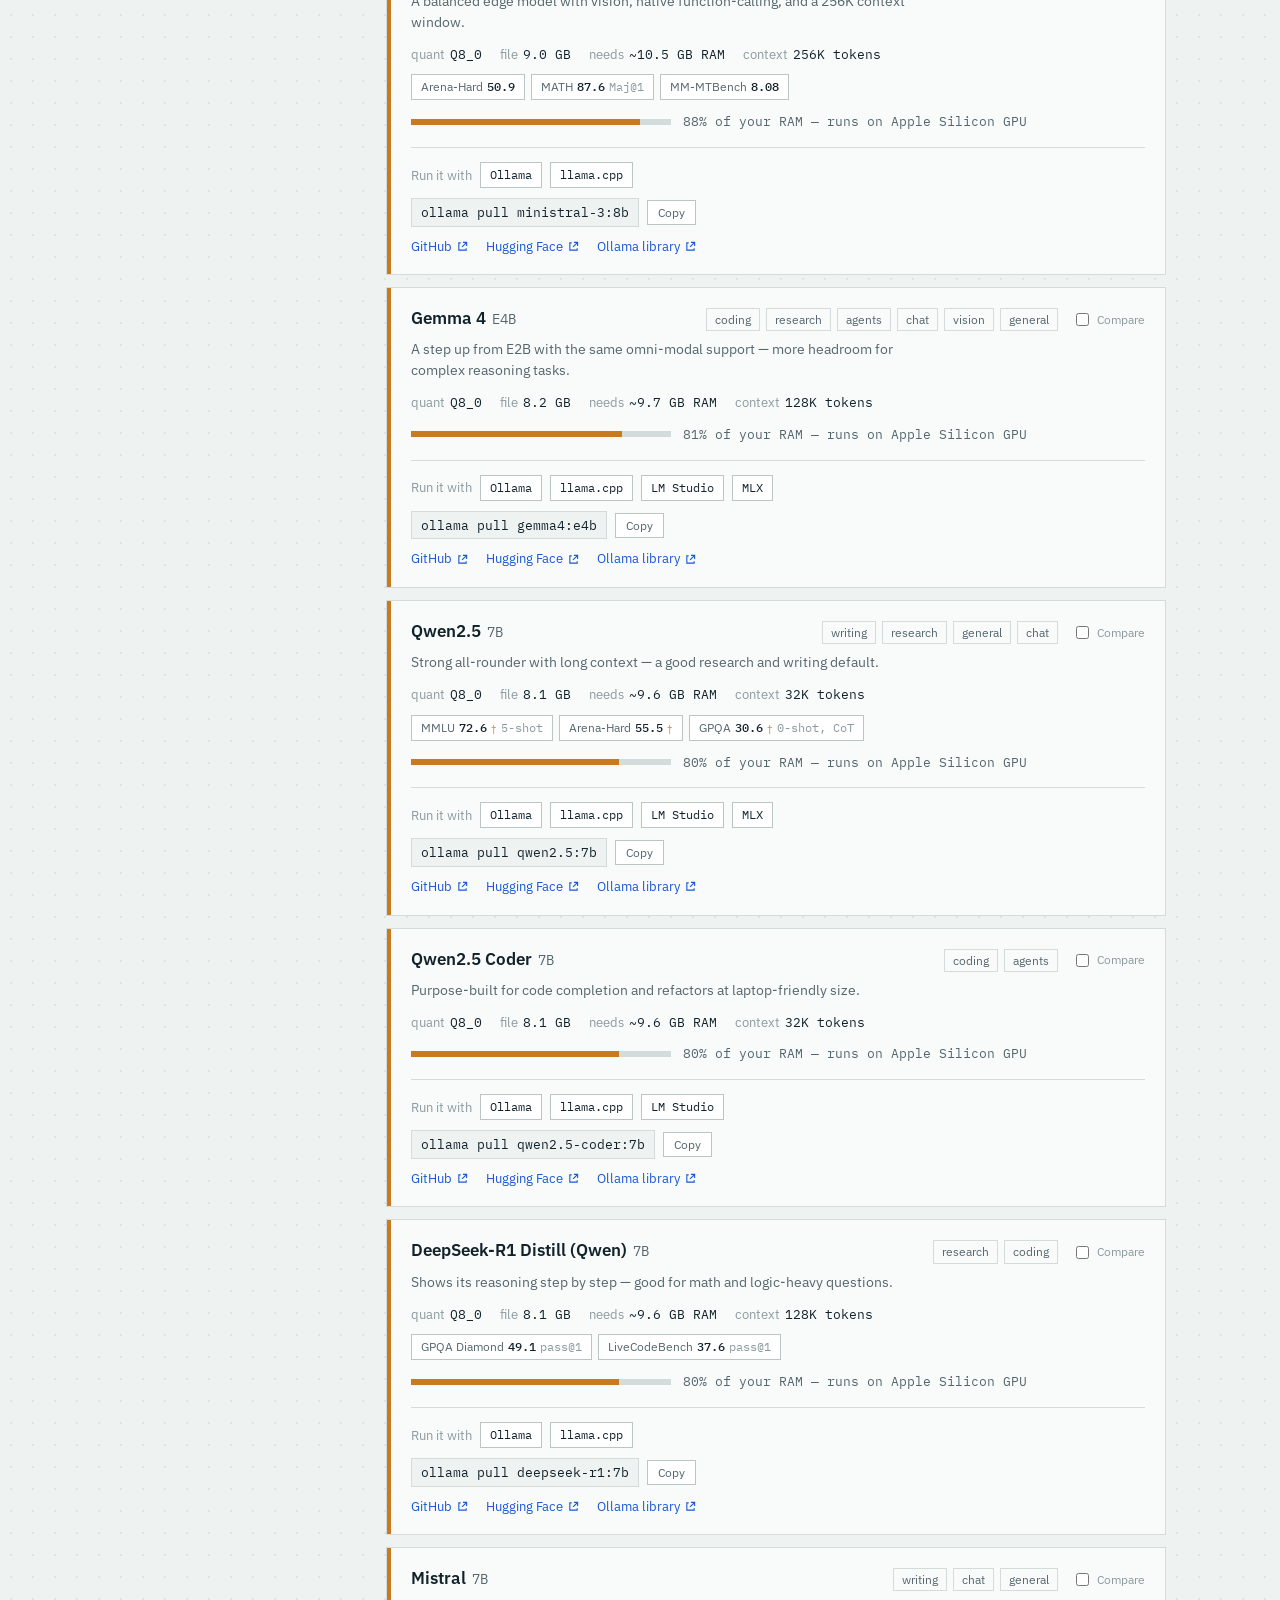
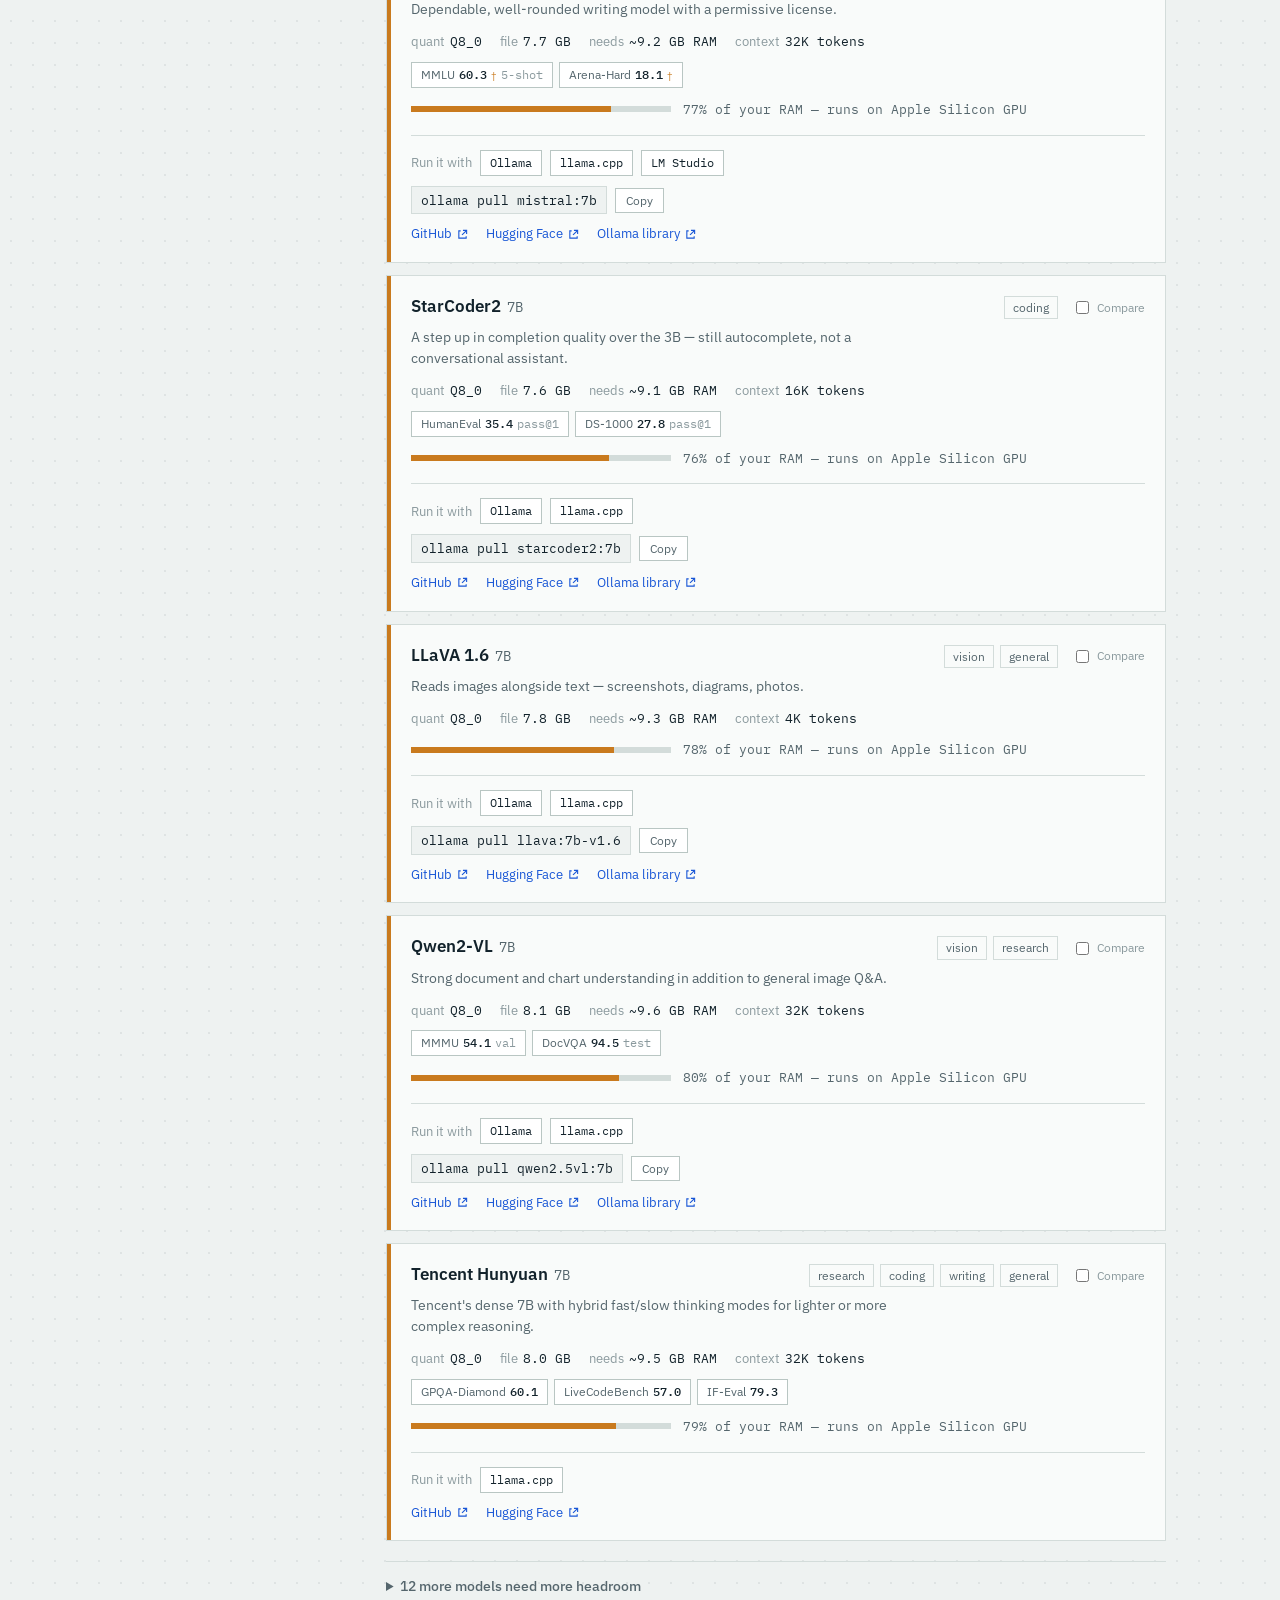
==== commit bf225a2f: "Move 'Include tight fits' into Advanced filter section Groups both advanced settings ('Include tight" ====
--- a/index.html
+++ b/index.html
@@ -133,16 +133,13 @@
           <div class="filter-group__body" id="runtime-filters"></div>
         </details>
 
-        <div class="filter-group filter-group--static">
-          <label class="filter-check">
-            <input type="checkbox" id="show-tight" checked />
-            <span>Include tight fits</span>
-          </label>
-        </div>
-
         <details class="filter-group">
           <summary class="filter-group__title">Advanced</summary>
           <div class="filter-group__body">
+            <label class="filter-check">
+              <input type="checkbox" id="show-tight" checked />
+              <span>Include tight fits</span>
+            </label>
             <label class="filter-check">
               <input type="checkbox" id="disable-system-reserve" />
               <span>Disable ~4 GB system reserve</span>
